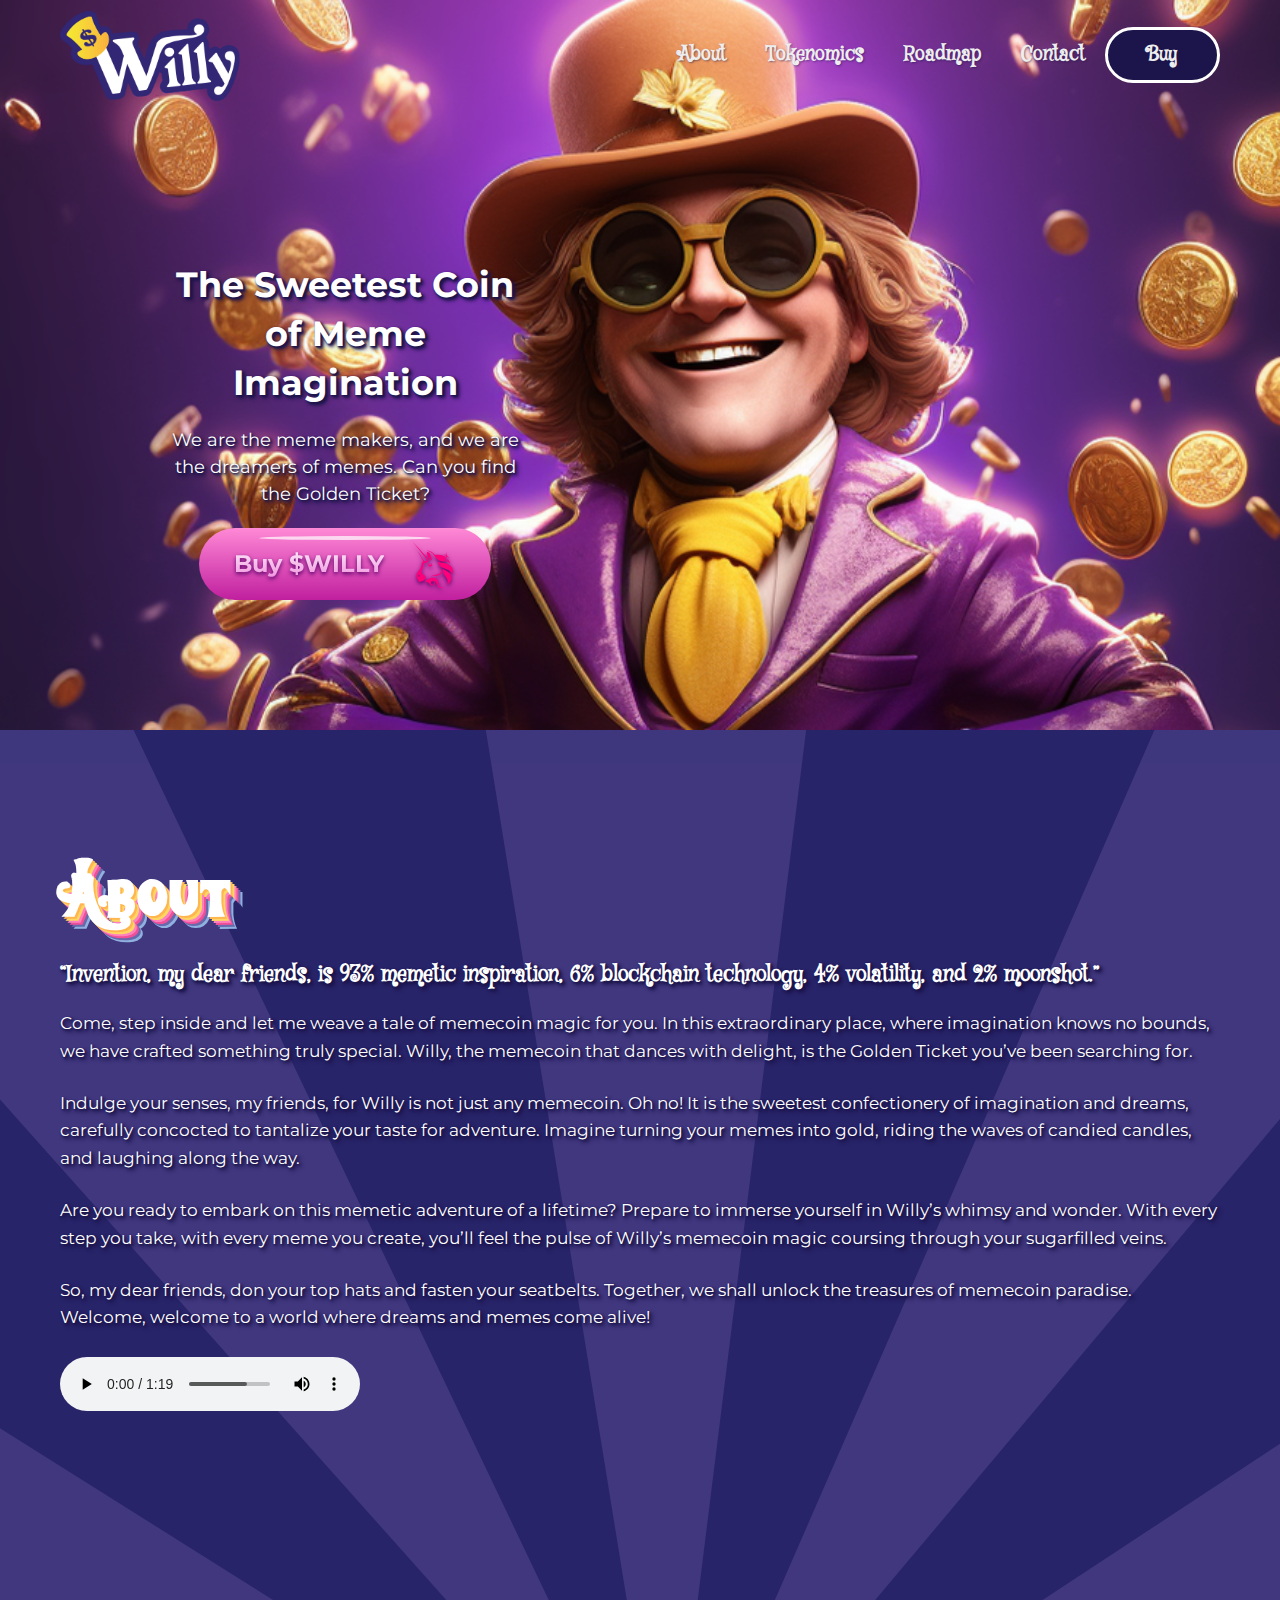
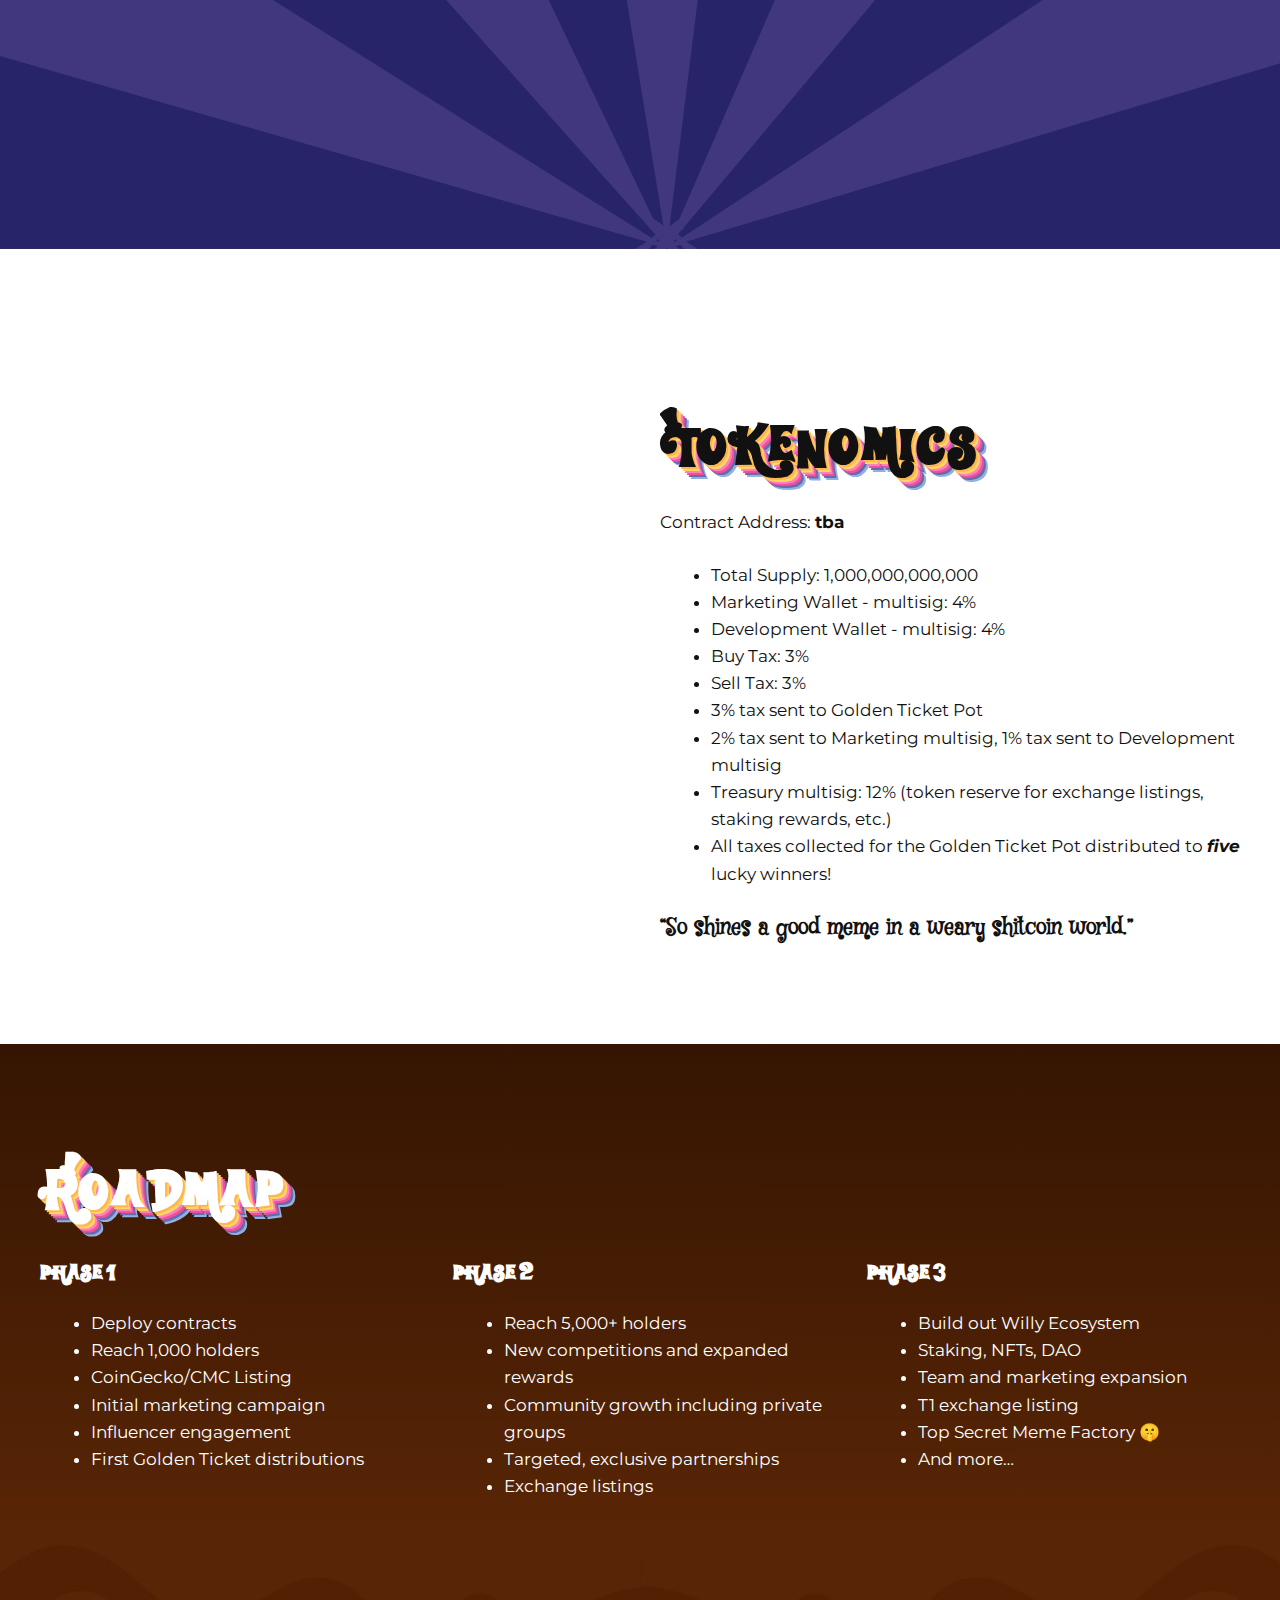
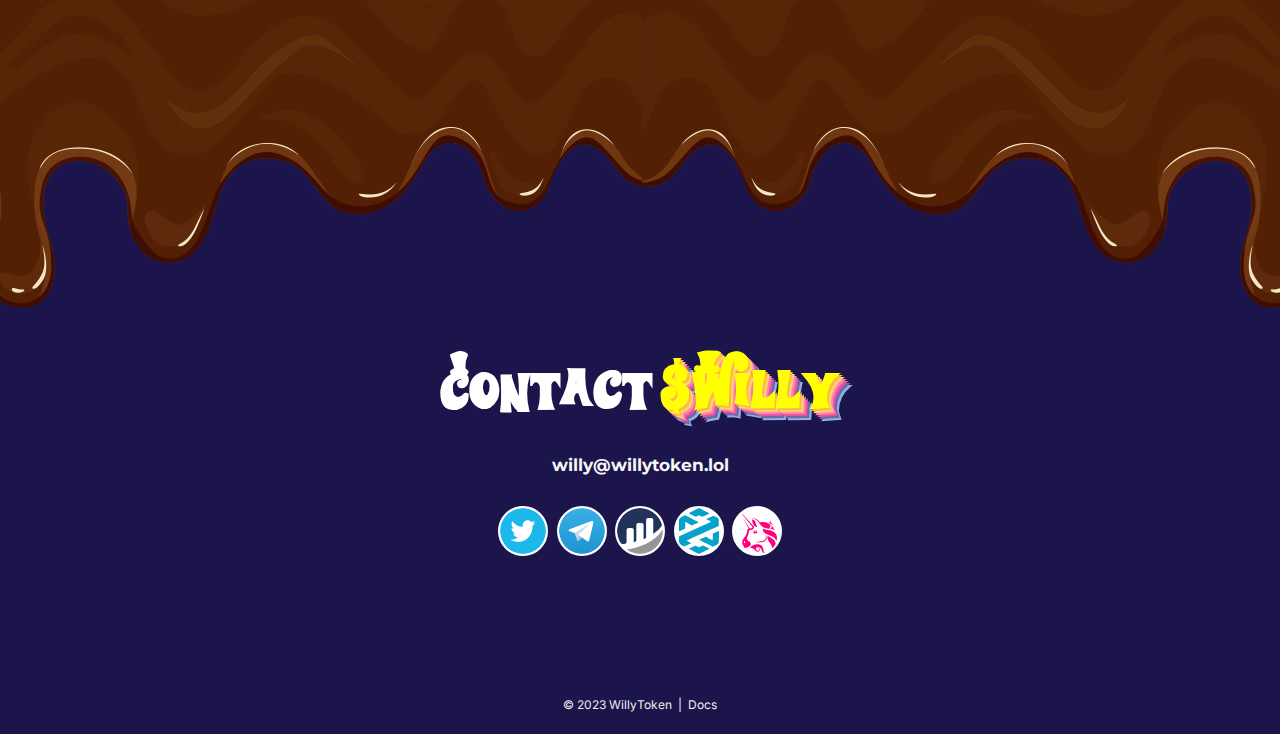
==== index.html @ 8c199ce4 "Update index.html" ====
<!DOCTYPE html>
<html lang="en-US">
  <head>
    <meta charset="UTF-8">
    <title>$WILLY TOKEN | WILLY AND HIS MAGICAL MEME FACTORY</title>
    <meta name='robots' content='max-image-preview:large' />
    <meta name="viewport" content="width=device-width, initial-scale=1">
    <link href='https://fonts.gstatic.com' crossorigin rel='preconnect' />
    <link href='https://fonts.googleapis.com' crossorigin rel='preconnect' />

	<meta property="og:title" content="Willy Token">
	<meta property="og:site_name" content="Willy Token - The Sweetest Memecoin of Meme Imagination">
	<meta property="og:url" content="https://willytoken.lol">
	<meta property="og:description" content="The Sweetest Coin of Meme Imagination">
	<meta property="og:type" content="website">
	<meta property="og:image" content="https://willytoken.lol/images/willy-og.png">
	
	<meta name="twitter:card" content="https://willytoken.lol/images/willy-og.png">
	<meta property="twitter:domain" content="https://willytoken.lol">
	<meta property="twitter:url" content="https://willytoken.lol/">
	<meta name="twitter:title" content="Willy Token">
	<meta name="twitter:description" content="Willy Token - The Sweetest Coin of Meme Imagination">
	<meta name="twitter:image" content="https://willytoken.lol">

    <link rel='stylesheet' id='wp-block-library-css' href='./css/dist-block-library-style.min.css' media='all' />
    <link rel='stylesheet' id='classic-theme-styles-css' href='./css/nlj-classic-themes.min.css' media='all' />
    <link rel='stylesheet' id='global-styles-inline-css' href='./css/global-styles.css' media='all' />   
    <link rel='stylesheet' id='generateblocks-google-fonts-css' href='https://fonts.googleapis.com/css?family=Mystery+Quest:regular&#038;display=swap' media='all' />
    <link rel='stylesheet' id='generate-style-css' href='./css/generatepress-assets-css-main.min.css' media='all' />
    <link rel='stylesheet' id='generate-style-inline-css' href='./css/generate-style-inline-css.css' media='all' />
    <link rel='stylesheet' id='generate-google-fonts-css' href='https://fonts.googleapis.com/css?family=Montserrat%3A100%2C100italic%2C200%2C200italic%2C300%2C300italic%2Cregular%2Citalic%2C500%2C500italic%2C600%2C600italic%2C700%2C700italic%2C800%2C800italic%2C900%2C900italic%7CInter%3A100%2C200%2C300%2Cregular%2C500%2C600%2C700%2C800%2C900%7CMystery+Quest%3Aregular&#038;display=auto&#038;ver=3.3.0' media='all' />
    <link rel='stylesheet' id='generateblocks-css' href='./css/generateblocks-style-3554.css' media='all' />
    <link rel='stylesheet' id='generate-offside-css' href='./css/gp-premium-menu-plus-functions-css-offside.min.css' media='all' />
    <link rel='stylesheet' id='generate-navigation-branding-css' href='./css/gp-premium-menu-plus-functions-css-navigation-branding-flex.min.css' media='all' />
    <style id="wp-custom-css">
      .mobile-header-navigation {
        padding: 10px;
      }

      @font-face {
        font-family: 'willywonkaregular';
        src: url('./fonts/wonka-webfont.woff2') format('woff2'), url('./fonts/wonka-webfont.woff') format('woff');
        font-weight: normal;
        font-style: normal;
      }
	  

	.gb-headline svg
	{
		transition: all .25s ease-in-out;
	border:2px solid white;
	background-color:white;
	border-radius:50px;
	}
	.gb-headline svg:hover{
	box-shadow: 3px 3px 20px #ff99cc,-2px 1px 30px #ff99cc;
	}
		  

      #menu-willy-menu li {
        text-shadow: 1px 1px 2px rgba(28, 21, 75, 0.5);
      }

     @media screen and (max-width: 767px) {
	 		.coins-hover
	 {
	 padding-bottom:15px;
	 }}

      @media screen and (min-width: 768px) {
        .coins-hover img {
          margin-bottom: -90px;
		}
		.coins-hover img:hover {
			transform: scale(1.05); 
			filter: drop-shadow(30px 30px 30px rgba(255, 255, 0, 0.25)) drop-shadow(-30px 30px 30px rgba(255, 255, 0, 0.25)) drop-shadow(-30px -30px 30px rgba(255, 255, 0, 0.25)) drop-shadow(30px -30px 30px rgba(255, 255, 0, 0.25)) drop-shadow(30px 30px 50px rgba(255, 255, 255, 0.25)) drop-shadow(-30px 30px 50px rgba(255, 255, 255, 0.25)) drop-shadow(-30px -30px 50px rgba(255, 255, 255, 0.25)) drop-shadow(30px -30px 50px rgba(255, 255, 255, 0.25));					
		}
      }

      .coins-hover img {
        transition: all 1s ease-in-out;
        filter: drop-shadow(10px 10px 5px rgba(0, 0, 0.25));

        padding-bottom: 10px;
      }

      .max-width-1 {
        text-align: center;
        max-width: 500px;
      }

      .buy-menu {
        border: 3px solid white;
        padding: 15px 20px 15px 20px;
        border-radius: 50px;
        background: #1c154b;
        transition: all .25s ease-in-out;
      }

      .off-canvas-menu-items-willy a,
      .highlight-text-glow {
        font-size: 1em !important;
        transition: all .25s ease-in-out;
      }

      .off-canvas-menu-items-willy a:hover,
      .highlight-text-glow:hover {
        text-shadow: 3px 3px 20px #ff99cc, -2px 1px 30px #ff99cc;
      }

      .buy-menu:hover {
        background: white;
      }

      .buy-menu:hover a {
        color: #1c154b !important;
      }

      @import url('https://fonts.googleapis.com/css2?family=Baloo+Chettan+2&family=Calligraffitti&display=swap');

      .gb-highlight,
      .candy {
        font-family: , cursive;
        letter-spacing: 0.02em;
        text-shadow: 2px 2px 0px #FFB650, 4px 4px 0px #FFD662, 6px 6px 0px #FF80BF, 8px 8px 0px #EF5097, 10px 10px 0px #6868AC, 12px 12px 0px #90B1E0;
      }

      .menu-item a {
        transition: all .2s ease-in-out;
      }
	  
	  .menu-item-4175:hover	{
		text-shadow:none!important;
		}	  

      .menu-item-4171 a:hover,
      .menu-item-4172 a:hover,
      .menu-item-4173 a:hover,
      .menu-item-4174 a:hover {
        text-shadow: 3px 3px 20px #ff99cc, -2px 1px 30px #ff99cc;
      }

      .site-logo.mobile-header-logo a img {
        height: 100px !important;
      }

      .text-shadow-purple {
        text-shadow: 1px 1px 2px #1c154b, 2px 2px 3px #1c154b, 3px 3px 4px #1c154b;
      }

      .willy-circle-link {
        font-size: 50px;
        transition: all .2s ease-in-out;
      }

      .willy-circle-link:hover {
        transform: scale(1.1);
      }

      .menu-toggle {
        margin-top: 20px;
      }

      .jelly-button {
        transition: all .2s ease-in;
        cursor: pointer;
        position: relative;
        padding: 2.5rem 7.5rem;
        border-radius: 3.75rem;
        line-height: 2.5rem;
        font-size: 2rem;
        font-weight: 600;
        border: 1px solid #012880;
        background-image: linear-gradient(-180deg, #FF89D6 0%, #C01F9E 100%);
      }

      .jelly-button:hover {
        transform: translateY(-3px);
        box-shadow: rgba(0, 0, 0, 0.35) 0px 5px 15px;
      }

      .jelly-button span {
        color: transparent;
        background-image: linear-gradient(0deg, #EE82DA 0%, #FEFAFD 100%);
        -webkit-background-clip: text;
        background-clip: text;
        filter: drop-shadow(0 2px 2px hsla(290, 100%, 20%, 1));
      }

      .jelly-button::before {
        content: "";
        display: block;
        height: 0.25rem;
        position: absolute;
        top: 0.5rem;
        left: 50%;
        transform: translateX(-50%);
        width: calc(100% - 7.5rem);
        background: #fff;
        border-radius: 100%;
        opacity: 0.7;
        background-image: linear-gradient(-270deg, rgba(255, 255, 255, 0.00) 0%, #FFFFFF 20%, #FFFFFF 80%, rgba(255, 255, 255, 0.00) 100%);
      }

      #generate-slideout-menu {
        background-image: url(./images/choc-background-off-canvas.jpg);
        background-size: cover;
        background-position: top center;
        background-repeat: no-repeat;
      }
    </style>
  </head>
  <body class="home page-template-default page page-id-3554 wp-custom-logo wp-embed-responsive post-image-aligned-center slideout-enabled slideout-mobile sticky-menu-fade mobile-header mobile-header-logo no-sidebar nav-float-right one-container header-aligned-left dropdown-hover full-width-content" itemtype="https://schema.org/WebPage" itemscope><svg xmlns="http://www.w3.org/2000/svg" viewbox="0 0 0 0" width="0" height="0" focusable="false" role="none" style="visibility: hidden; position: absolute; left: -9999px; overflow: hidden;">
      <defs>
        <filter id="wp-duotone-dark-grayscale">
          <fecolormatrix color-interpolation-filters="sRGB" type="matrix" values=" .299 .587 .114 0 0 .299 .587 .114 0 0 .299 .587 .114 0 0 .299 .587 .114 0 0 " />
          <fecomponenttransfer color-interpolation-filters="sRGB">
            <fefuncr type="table" tablevalues="0 0.49803921568627" />
            <fefuncg type="table" tablevalues="0 0.49803921568627" />
            <fefuncb type="table" tablevalues="0 0.49803921568627" />
            <fefunca type="table" tablevalues="1 1" />
          </fecomponenttransfer>
          <fecomposite in2="SourceGraphic" operator="in" />
        </filter>
      </defs>
    </svg><svg xmlns="http://www.w3.org/2000/svg" viewbox="0 0 0 0" width="0" height="0" focusable="false" role="none" style="visibility: hidden; position: absolute; left: -9999px; overflow: hidden;">
      <defs>
        <filter id="wp-duotone-grayscale">
          <fecolormatrix color-interpolation-filters="sRGB" type="matrix" values=" .299 .587 .114 0 0 .299 .587 .114 0 0 .299 .587 .114 0 0 .299 .587 .114 0 0 " />
          <fecomponenttransfer color-interpolation-filters="sRGB">
            <fefuncr type="table" tablevalues="0 1" />
            <fefuncg type="table" tablevalues="0 1" />
            <fefuncb type="table" tablevalues="0 1" />
            <fefunca type="table" tablevalues="1 1" />
          </fecomponenttransfer>
          <fecomposite in2="SourceGraphic" operator="in" />
        </filter>
      </defs>
    </svg><svg xmlns="http://www.w3.org/2000/svg" viewbox="0 0 0 0" width="0" height="0" focusable="false" role="none" style="visibility: hidden; position: absolute; left: -9999px; overflow: hidden;">
      <defs>
        <filter id="wp-duotone-purple-yellow">
          <fecolormatrix color-interpolation-filters="sRGB" type="matrix" values=" .299 .587 .114 0 0 .299 .587 .114 0 0 .299 .587 .114 0 0 .299 .587 .114 0 0 " />
          <fecomponenttransfer color-interpolation-filters="sRGB">
            <fefuncr type="table" tablevalues="0.54901960784314 0.98823529411765" />
            <fefuncg type="table" tablevalues="0 1" />
            <fefuncb type="table" tablevalues="0.71764705882353 0.25490196078431" />
            <fefunca type="table" tablevalues="1 1" />
          </fecomponenttransfer>
          <fecomposite in2="SourceGraphic" operator="in" />
        </filter>
      </defs>
    </svg><svg xmlns="http://www.w3.org/2000/svg" viewbox="0 0 0 0" width="0" height="0" focusable="false" role="none" style="visibility: hidden; position: absolute; left: -9999px; overflow: hidden;">
      <defs>
        <filter id="wp-duotone-blue-red">
          <fecolormatrix color-interpolation-filters="sRGB" type="matrix" values=" .299 .587 .114 0 0 .299 .587 .114 0 0 .299 .587 .114 0 0 .299 .587 .114 0 0 " />
          <fecomponenttransfer color-interpolation-filters="sRGB">
            <fefuncr type="table" tablevalues="0 1" />
            <fefuncg type="table" tablevalues="0 0.27843137254902" />
            <fefuncb type="table" tablevalues="0.5921568627451 0.27843137254902" />
            <fefunca type="table" tablevalues="1 1" />
          </fecomponenttransfer>
          <fecomposite in2="SourceGraphic" operator="in" />
        </filter>
      </defs>
    </svg><svg xmlns="http://www.w3.org/2000/svg" viewbox="0 0 0 0" width="0" height="0" focusable="false" role="none" style="visibility: hidden; position: absolute; left: -9999px; overflow: hidden;">
      <defs>
        <filter id="wp-duotone-midnight">
          <fecolormatrix color-interpolation-filters="sRGB" type="matrix" values=" .299 .587 .114 0 0 .299 .587 .114 0 0 .299 .587 .114 0 0 .299 .587 .114 0 0 " />
          <fecomponenttransfer color-interpolation-filters="sRGB">
            <fefuncr type="table" tablevalues="0 0" />
            <fefuncg type="table" tablevalues="0 0.64705882352941" />
            <fefuncb type="table" tablevalues="0 1" />
            <fefunca type="table" tablevalues="1 1" />
          </fecomponenttransfer>
          <fecomposite in2="SourceGraphic" operator="in" />
        </filter>
      </defs>
    </svg><svg xmlns="http://www.w3.org/2000/svg" viewbox="0 0 0 0" width="0" height="0" focusable="false" role="none" style="visibility: hidden; position: absolute; left: -9999px; overflow: hidden;">
      <defs>
        <filter id="wp-duotone-magenta-yellow">
          <fecolormatrix color-interpolation-filters="sRGB" type="matrix" values=" .299 .587 .114 0 0 .299 .587 .114 0 0 .299 .587 .114 0 0 .299 .587 .114 0 0 " />
          <fecomponenttransfer color-interpolation-filters="sRGB">
            <fefuncr type="table" tablevalues="0.78039215686275 1" />
            <fefuncg type="table" tablevalues="0 0.94901960784314" />
            <fefuncb type="table" tablevalues="0.35294117647059 0.47058823529412" />
            <fefunca type="table" tablevalues="1 1" />
          </fecomponenttransfer>
          <fecomposite in2="SourceGraphic" operator="in" />
        </filter>
      </defs>
    </svg><svg xmlns="http://www.w3.org/2000/svg" viewbox="0 0 0 0" width="0" height="0" focusable="false" role="none" style="visibility: hidden; position: absolute; left: -9999px; overflow: hidden;">
      <defs>
        <filter id="wp-duotone-purple-green">
          <fecolormatrix color-interpolation-filters="sRGB" type="matrix" values=" .299 .587 .114 0 0 .299 .587 .114 0 0 .299 .587 .114 0 0 .299 .587 .114 0 0 " />
          <fecomponenttransfer color-interpolation-filters="sRGB">
            <fefuncr type="table" tablevalues="0.65098039215686 0.40392156862745" />
            <fefuncg type="table" tablevalues="0 1" />
            <fefuncb type="table" tablevalues="0.44705882352941 0.4" />
            <fefunca type="table" tablevalues="1 1" />
          </fecomponenttransfer>
          <fecomposite in2="SourceGraphic" operator="in" />
        </filter>
      </defs>
    </svg><svg xmlns="http://www.w3.org/2000/svg" viewbox="0 0 0 0" width="0" height="0" focusable="false" role="none" style="visibility: hidden; position: absolute; left: -9999px; overflow: hidden;">
      <defs>
        <filter id="wp-duotone-blue-orange">
          <fecolormatrix color-interpolation-filters="sRGB" type="matrix" values=" .299 .587 .114 0 0 .299 .587 .114 0 0 .299 .587 .114 0 0 .299 .587 .114 0 0 " />
          <fecomponenttransfer color-interpolation-filters="sRGB">
            <fefuncr type="table" tablevalues="0.098039215686275 1" />
            <fefuncg type="table" tablevalues="0 0.66274509803922" />
            <fefuncb type="table" tablevalues="0.84705882352941 0.41960784313725" />
            <fefunca type="table" tablevalues="1 1" />
          </fecomponenttransfer>
          <fecomposite in2="SourceGraphic" operator="in" />
        </filter>
      </defs>
    </svg>
    <div class="header-wrap"><a class="screen-reader-text skip-link" href="#content" title="Skip to content">Skip to content</a>
      <header class="site-header has-inline-mobile-toggle" id="masthead" aria-label="Site" itemtype="https://schema.org/WPHeader" itemscope>
        <div class="inside-header grid-container">
          <div class="site-logo"><a href="./index.html" rel="home"><img class="header-image is-logo-image" alt="$WILLY TOKEN" src="./images/2023-05-logo.png" width="248" height="125" /></a></div>
          <nav class="main-navigation mobile-menu-control-wrapper" id="mobile-menu-control-wrapper" aria-label="Mobile Toggle">
            <div class="menu-bar-items"></div><button data-nav="site-navigation" class="menu-toggle" aria-controls="generate-slideout-menu" aria-expanded="false"><span class="gp-icon icon-menu-bars"><svg viewbox="0 0 512 512" aria-hidden="true" xmlns="http://www.w3.org/2000/svg" width="1em" height="1em">
                  <path d="M0 96c0-13.255 10.745-24 24-24h464c13.255 0 24 10.745 24 24s-10.745 24-24 24H24c-13.255 0-24-10.745-24-24zm0 160c0-13.255 10.745-24 24-24h464c13.255 0 24 10.745 24 24s-10.745 24-24 24H24c-13.255 0-24-10.745-24-24zm0 160c0-13.255 10.745-24 24-24h464c13.255 0 24 10.745 24 24s-10.745 24-24 24H24c-13.255 0-24-10.745-24-24z" />
                </svg><svg viewbox="0 0 512 512" aria-hidden="true" xmlns="http://www.w3.org/2000/svg" width="1em" height="1em">
                  <path d="M71.029 71.029c9.373-9.372 24.569-9.372 33.942 0L256 222.059l151.029-151.03c9.373-9.372 24.569-9.372 33.942 0 9.372 9.373 9.372 24.569 0 33.942L289.941 256l151.03 151.029c9.372 9.373 9.372 24.569 0 33.942-9.373 9.372-24.569 9.372-33.942 0L256 289.941l-151.029 151.03c-9.373 9.372-24.569 9.372-33.942 0-9.372-9.373-9.372-24.569 0-33.942L222.059 256 71.029 104.971c-9.372-9.373-9.372-24.569 0-33.942z" />
                </svg></span><span class="screen-reader-text">Menu</span></button>
          </nav>
          <nav class="main-navigation has-menu-bar-items sub-menu-right" id="site-navigation" aria-label="Primary" itemtype="https://schema.org/SiteNavigationElement" itemscope>
            <div class="inside-navigation grid-container"><button class="menu-toggle" aria-controls="generate-slideout-menu" aria-expanded="false"><span class="gp-icon icon-menu-bars"><svg viewbox="0 0 512 512" aria-hidden="true" xmlns="http://www.w3.org/2000/svg" width="1em" height="1em">
                    <path d="M0 96c0-13.255 10.745-24 24-24h464c13.255 0 24 10.745 24 24s-10.745 24-24 24H24c-13.255 0-24-10.745-24-24zm0 160c0-13.255 10.745-24 24-24h464c13.255 0 24 10.745 24 24s-10.745 24-24 24H24c-13.255 0-24-10.745-24-24zm0 160c0-13.255 10.745-24 24-24h464c13.255 0 24 10.745 24 24s-10.745 24-24 24H24c-13.255 0-24-10.745-24-24z" />
                  </svg><svg viewbox="0 0 512 512" aria-hidden="true" xmlns="http://www.w3.org/2000/svg" width="1em" height="1em">
                    <path d="M71.029 71.029c9.373-9.372 24.569-9.372 33.942 0L256 222.059l151.029-151.03c9.373-9.372 24.569-9.372 33.942 0 9.372 9.373 9.372 24.569 0 33.942L289.941 256l151.03 151.029c9.372 9.373 9.372 24.569 0 33.942-9.373 9.372-24.569 9.372-33.942 0L256 289.941l-151.029 151.03c-9.373 9.372-24.569 9.372-33.942 0-9.372-9.373-9.372-24.569 0-33.942L222.059 256 71.029 104.971c-9.372-9.373-9.372-24.569 0-33.942z" />
                  </svg></span><span class="screen-reader-text">Menu</span></button>
              <div id="primary-menu" class="main-nav">
                <ul id="menu-willy-menu" class="menu sf-menu">
                  <li id="menu-item-4171" class="smooth-scroll menu-item menu-item-type-custom menu-item-object-custom menu-item-4171"><a href="#about">About</a></li>
                  <li id="menu-item-4172" class="smooth-scroll menu-item menu-item-type-custom menu-item-object-custom menu-item-4172"><a href="#tokenomics">Tokenomics</a></li>
                  <li id="menu-item-4173" class="smooth-scroll menu-item menu-item-type-custom menu-item-object-custom menu-item-4173"><a href="#roadmap">Roadmap</a></li>
                  <!--<li id="menu-item-4169" class="smooth-scroll menu-item menu-item-type-custom menu-item-object-custom menu-item-4174"><a href="https://docs.willytoken.lol" target="_blank">Docs</a></li>-->
                  <li id="menu-item-4174" class="smooth-scroll menu-item menu-item-type-custom menu-item-object-custom menu-item-4174"><a href="#contact">Contact</a></li>
                  <!--BUY BUTTON-MENU--><li id="menu-item-4175" class="smooth-scroll buy-menu menu-item menu-item-type-custom menu-item-object-custom menu-item-4175"><a href="#buy">Buy</a></li>
                </ul>
              </div>
              <div class="menu-bar-items"></div>
            </div>
          </nav>
        </div>
      </header>
      <nav id="mobile-header" itemtype="https://schema.org/SiteNavigationElement" itemscope class="main-navigation mobile-header-navigation has-branding has-menu-bar-items">
        <div class="inside-navigation grid-container grid-parent">
          <div class="site-logo mobile-header-logo"><a href="./index.html" title="$WILLY TOKEN" rel="home"><img src="./images/2023-05-logo.png" alt="$WILLY TOKEN" class="is-logo-image" width="248" height="125" /></a></div><button class="menu-toggle" aria-controls="mobile-menu" aria-expanded="false"><span class="gp-icon icon-menu-bars"><svg viewbox="0 0 512 512" aria-hidden="true" xmlns="http://www.w3.org/2000/svg" width="1em" height="1em">
                <path d="M0 96c0-13.255 10.745-24 24-24h464c13.255 0 24 10.745 24 24s-10.745 24-24 24H24c-13.255 0-24-10.745-24-24zm0 160c0-13.255 10.745-24 24-24h464c13.255 0 24 10.745 24 24s-10.745 24-24 24H24c-13.255 0-24-10.745-24-24zm0 160c0-13.255 10.745-24 24-24h464c13.255 0 24 10.745 24 24s-10.745 24-24 24H24c-13.255 0-24-10.745-24-24z" />
              </svg><svg viewbox="0 0 512 512" aria-hidden="true" xmlns="http://www.w3.org/2000/svg" width="1em" height="1em">
                <path d="M71.029 71.029c9.373-9.372 24.569-9.372 33.942 0L256 222.059l151.029-151.03c9.373-9.372 24.569-9.372 33.942 0 9.372 9.373 9.372 24.569 0 33.942L289.941 256l151.03 151.029c9.372 9.373 9.372 24.569 0 33.942-9.373 9.372-24.569 9.372-33.942 0L256 289.941l-151.029 151.03c-9.373 9.372-24.569 9.372-33.942 0-9.372-9.373-9.372-24.569 0-33.942L222.059 256 71.029 104.971c-9.372-9.373-9.372-24.569 0-33.942z" />
              </svg></span><span class="screen-reader-text">Menu</span></button>
          <div id="mobile-menu" class="main-nav">
            <ul id="menu-willy-menu-1" class="menu sf-menu">
              <li class="smooth-scroll menu-item menu-item-type-custom menu-item-object-custom menu-item-4171"><a href="#about">About</a></li>
              <li class="smooth-scroll menu-item menu-item-type-custom menu-item-object-custom menu-item-4172"><a href="#tokenomics">Tokenomics</a></li>
              <li class="smooth-scroll menu-item menu-item-type-custom menu-item-object-custom menu-item-4173"><a href="#roadmap">Roadmap</a></li>
              <li class="smooth-scroll menu-item menu-item-type-custom menu-item-object-custom menu-item-4174"><a href="#contact">Contact</a></li>
              <li class="smooth-scroll buy-menu menu-item menu-item-type-custom menu-item-object-custom menu-item-4175"><a href="#buy">Buy</a></li>
            </ul>
          </div>
          <div class="menu-bar-items"></div>
        </div>
      </nav>
    </div>
    <div class="site grid-container container hfeed" id="page">
      <div class="site-content" id="content">
        <div class="content-area" id="primary">
          <main class="site-main" id="main">
            <article id="post-3554" class="post-3554 page type-page status-publish" itemtype="https://schema.org/CreativeWork" itemscope>
              <div class="inside-article">
                <div class="entry-content" itemprop="text">
                  <div class="gb-container gb-container-b4ce2497">
                    <div class="gb-inside-container">
                      <div class="gb-grid-wrapper gb-grid-wrapper-08a665ba">
                        <div class="gb-grid-column gb-grid-column-d3822bfe">
                          <div class="gb-container gb-container-d3822bfe">
                            <h3 class="gb-headline gb-headline-0800b870 gb-headline-text text-shadow-purple">The Sweetest Coin of Meme Imagination</h3>
                            <h6 class="gb-headline gb-headline-3b122965 gb-headline-text text-shadow-purple">We are the meme makers, and we are the dreamers of memes. Can you find the Golden Ticket?</h6>

							<!--BIG WILLY BUTTON-->
							
							<div class="gb-container gb-container-89e32db7"><a class="gb-button gb-button-7f4ae998 smooth-scroll jelly-button" href="#"><span class="gb-button-text">Buy $WILLY </span><span class="gb-icon"><svg viewbox="0 0 168.3 193.8" version="1.1" style="enable-background:new 0 0 168.3 193.8" y="0" x="0" id="Layer_1" xml:space="preserve" xmlns="http://www.w3.org/2000/svg">
                                    <style>
                                      .st0,
                                      .st1 {
                                        fill: #ff007a
                                      }

                                      .st1 {
                                        fill-rule: evenodd;
                                        clip-rule: evenodd
                                      }
                                    </style>
                                    <path class="st0" d="M66 44.1c-2.1-.3-2.2-.4-1.2-.5 1.9-.3 6.3.1 9.4.8 7.2 1.7 13.7 6.1 20.6 13.8l1.8 2.1 2.6-.4c11.1-1.8 22.5-.4 32 4 2.6 1.2 6.7 3.6 7.2 4.2.2.2.5 1.5.7 2.8.7 4.7.4 8.2-1.1 10.9-.8 1.5-.8 1.9-.3 3.2.4 1 1.6 1.7 2.7 1.7 2.4 0 4.9-3.8 6.1-9.1l.5-2.1.9 1c5.1 5.7 9.1 13.6 9.7 19.2l.2 1.5-.9-1.3c-1.5-2.3-2.9-3.8-4.8-5.1-3.4-2.3-7-3-16.5-3.5-8.6-.5-13.5-1.2-18.3-2.8-8.2-2.7-12.4-6.2-22.1-19.1-4.3-5.7-7-8.8-9.7-11.4-5.9-5.7-11.8-8.7-19.5-9.9z"></path>
                                    <path class="st0" d="M140.5 56.8c.2-3.8.7-6.3 1.8-8.6.4-.9.8-1.7.9-1.7.1 0-.1.7-.4 1.5-.8 2.2-.9 5.3-.4 8.8.7 4.5 1 5.1 5.8 10 2.2 2.3 4.8 5.2 5.8 6.4l1.7 2.2-1.7-1.6c-2.1-2-6.9-5.8-8-6.3-.7-.4-.8-.4-1.3.1-.4.4-.5 1-.5 3.9-.1 4.5-.7 7.3-2.2 10.2-.8 1.5-.9 1.2-.2-.5.5-1.3.6-1.9.6-6.2 0-8.7-1-10.8-7.1-14.3-1.5-.9-4.1-2.2-5.6-2.9-1.6-.7-2.8-1.3-2.7-1.3.2-.2 6.1 1.5 8.4 2.5 3.5 1.4 4.1 1.5 4.5 1.4.3-.3.5-1.1.6-3.6zM70.1 71.7c-4.2-5.8-6.9-14.8-6.3-21.5l.2-2.1 1 .2c1.8.3 4.9 1.5 6.4 2.4 4 2.4 5.8 5.7 7.5 13.9.5 2.4 1.2 5.2 1.5 6.1.5 1.5 2.4 5 4 7.2 1.1 1.6.4 2.4-2.1 2.2-3.8-.4-8.9-3.9-12.2-8.4zM135.4 115.2c-19.8-8-26.8-14.9-26.8-26.6 0-1.7.1-3.1.1-3.1.1 0 .8.6 1.7 1.3 4 3.2 8.5 4.6 21 6.4 7.3 1.1 11.5 1.9 15.3 3.2 12.1 4 19.6 12.2 21.4 23.3.5 3.2.2 9.3-.6 12.5-.7 2.5-2.7 7.1-3.2 7.2-.1 0-.3-.5-.3-1.3-.2-4.2-2.3-8.2-5.8-11.3-4.2-3.6-9.6-6.3-22.8-11.6zM121.4 118.5c-.2-1.5-.7-3.4-1-4.2l-.5-1.5.9 1.1c1.3 1.5 2.3 3.3 3.2 5.8.7 1.9.7 2.5.7 5.6 0 3-.1 3.7-.7 5.4-1 2.7-2.2 4.6-4.2 6.7-3.6 3.7-8.3 5.7-15 6.6-1.2.1-4.6.4-7.6.6-7.5.4-12.5 1.2-17 2.8-.6.2-1.2.4-1.3.3-.2-.2 2.9-2 5.4-3.2 3.5-1.7 7.1-2.6 15-4 3.9-.6 7.9-1.4 8.9-1.8 9.9-3.1 14.8-10.8 13.2-20.2z"></path>
                                    <path class="st0" d="M130.5 134.6c-2.6-5.7-3.2-11.1-1.8-16.2.2-.5.4-1 .6-1 .2 0 .8.3 1.4.7 1.2.8 3.7 2.2 10.1 5.7 8.1 4.4 12.7 7.8 15.9 11.7 2.8 3.4 4.5 7.3 5.3 12.1.5 2.7.2 9.2-.5 11.9-2.2 8.5-7.2 15.3-14.5 19.2-1.1.6-2 1-2.1 1-.1 0 .3-1 .9-2.2 2.4-5.1 2.7-10 .9-15.5-1.1-3.4-3.4-7.5-8-14.4-5.5-8-6.8-10.1-8.2-13zM56 165.2c7.4-6.2 16.5-10.6 24.9-12 3.6-.6 9.6-.4 12.9.5 5.3 1.4 10.1 4.4 12.6 8.1 2.4 3.6 3.5 6.7 4.6 13.6.4 2.7.9 5.5 1 6.1.8 3.6 2.4 6.4 4.4 7.9 3.1 2.3 8.5 2.4 13.8.4.9-.3 1.7-.6 1.7-.5.2.2-2.5 2-4.3 2.9-2.5 1.3-4.5 1.7-7.2 1.7-4.8 0-8.9-2.5-12.2-7.5-.7-1-2.1-3.9-3.3-6.6-3.5-8.1-5.3-10.5-9.4-13.2-3.6-2.3-8.2-2.8-11.7-1.1-4.6 2.2-5.8 8.1-2.6 11.7 1.3 1.5 3.7 2.7 5.7 3 3.7.5 6.9-2.4 6.9-6.1 0-2.4-.9-3.8-3.3-4.9-3.2-1.4-6.7.2-6.6 3.3 0 1.3.6 2.1 1.9 2.7.8.4.8.4.2.3-2.9-.6-3.6-4.2-1.3-6.5 2.8-2.8 8.7-1.6 10.7 2.3.8 1.6.9 4.8.2 6.8-1.7 4.4-6.5 6.7-11.4 5.4-3.3-.9-4.7-1.8-8.7-5.9-7-7.2-9.7-8.6-19.7-10.1l-1.9-.3 2.1-2z"></path>
                                    <path class="st1" d="M3.4 4.3c23.3 28.3 59.2 72.3 61 74.7 1.5 2 .9 3.9-1.6 5.3-1.4.8-4.3 1.6-5.7 1.6-1.6 0-3.5-.8-4.8-2.1-.9-.9-4.8-6.6-13.6-20.3C32 53 26.3 44.3 26.2 44.2c-.4-.2-.4-.2 11.8 21.6C45.7 79.5 48.2 84.4 48.2 85c0 1.3-.4 2-2 3.8-2.7 3-3.9 6.4-4.8 13.5-1 7.9-3.7 13.5-11.4 23-4.5 5.6-5.2 6.6-6.3 8.9-1.4 2.8-1.8 4.4-2 8-.2 3.8.2 6.2 1.3 9.8 1 3.2 2.1 5.3 4.8 9.4 2.3 3.6 3.7 6.3 3.7 7.3 0 .8.2.8 3.8 0 8.6-2 15.7-5.4 19.6-9.6 2.4-2.6 3-4 3-7.6 0-2.3-.1-2.8-.7-4.2-1-2.2-2.9-4-7-6.8-5.4-3.7-7.7-6.7-8.3-10.7-.5-3.4.1-5.7 3.1-12 3.1-6.5 3.9-9.2 4.4-15.8.3-4.2.8-5.9 2-7.2 1.3-1.4 2.4-1.9 5.5-2.3 5.1-.7 8.4-2 11-4.5 2.3-2.1 3.3-4.2 3.4-7.3l.1-2.3-1.3-1.4C65.4 71.6.3 0 0 0c-.1 0 1.5 1.9 3.4 4.3zm30.7 142.2c1.1-1.9.5-4.3-1.3-5.5-1.7-1.1-4.3-.6-4.3.9 0 .4.2.8.8 1 .9.5 1 1 .3 2.1s-.7 2.1.2 2.8c1.4 1.1 3.3.5 4.3-1.3zM74.6 93.9c-2.4.7-4.7 3.3-5.4 5.9-.4 1.6-.2 4.5.5 5.4 1.1 1.4 2.1 1.8 4.9 1.8 5.5 0 10.2-2.4 10.7-5.3.5-2.4-1.6-5.7-4.5-7.2-1.5-.8-4.6-1.1-6.2-.6zm6.4 5c.8-1.2.5-2.5-1-3.4-2.7-1.7-6.8-.3-6.8 2.3 0 1.3 2.1 2.7 4.1 2.7 1.3 0 3.1-.8 3.7-1.6z"></path>
                                  </svg></span></a></div>
								  
                          </div>
                        </div>
                      </div>
                    </div>
                  </div>
                  <div class="gb-container gb-container-95f45c80" id="about">
                    <div class="gb-container gb-container-aa7fdbcc">
                      <h2 class="gb-headline gb-headline-dbd9c51d gb-headline-text candy">About</h2>
                      <h3 class="gb-headline gb-headline-2e93e79a gb-headline-text text-shadow-purple">&#8220;Invention, my dear friends, is 93% memetic inspiration, 6% blockchain technology, 4% volatility, and 2% moonshot.&#8221;</h3>
                      <p class="text-shadow-purple">Come, step inside and let me weave a tale of memecoin magic for you. In this extraordinary place, where imagination knows no bounds, we have crafted something truly special. Willy, the memecoin that dances with delight, is the Golden Ticket you&#8217;ve been searching for.</p>
                      <p class="text-shadow-purple">Indulge your senses, my friends, for Willy is not just any memecoin. Oh no! It is the sweetest confectionery of imagination and dreams, carefully concocted to tantalize your taste for adventure. Imagine turning your memes into gold, riding the waves of candied candles, and laughing along the way.</p>
                      <p class="text-shadow-purple">Are you ready to embark on this memetic adventure of a lifetime? Prepare to immerse yourself in Willy’s whimsy and wonder. With every step you take, with every meme you create, you&#8217;ll feel the pulse of Willy&#8217;s memecoin magic coursing through your sugarfilled veins.</p>
                      <p class="text-shadow-purple">So, my dear friends, don your top hats and fasten your seatbelts. Together, we shall unlock the treasures of memecoin paradise. Welcome, welcome to a world where dreams and memes come alive!</p>
					                              <!--SONG-->
							<figure><audio controls autoplay src="./media/meme_imagination.mp3"></audio></figure>

                      <div class="gb-container gb-container-d2dab416">
                        <div class="wp-block-image coins-hover">
                          <figure class="aligncenter size-full"><img decoding="async" width="594" height="510" src="./images/2023-05-hat-coins.png" alt="" class="wp-image-4137" srcset="./images/2023-05-hat-coins.png 594w, ./images/2023-05-hat-coins-300x258.png 300w" sizes="(max-width: 594px) 100vw, 594px" /></figure>
                        </div>
                      </div>
                    </div>
                  </div>
                  <div class="gb-container gb-container-da313436" id="tokenomics">
                    <div class="gb-container gb-container-39f69774">
                      <div class="gb-grid-wrapper gb-grid-wrapper-121bc4a5">
                        <div class="gb-grid-column gb-grid-column-22e6e229">
                          <div class="gb-container gb-container-22e6e229">
                            <figure class="wp-block-image size-full"><img decoding="async" loading="lazy" width="641" height="535" src="./images/2023-05-coin2.png" alt="" class="wp-image-4164" srcset="./images/2023-05-coin2.png 641w, ./images/2023-05-coin2-300x250.png 300w" sizes="(max-width: 641px) 100vw, 641px" /></figure>
                          </div>
                        </div>
                        <div class="gb-grid-column gb-grid-column-9182eb83">
                          <div class="gb-container gb-container-9182eb83">
                            <h2 class="gb-headline gb-headline-83310705 gb-headline-text candy">Tokenomics</h2>
							<p>Contract Address: <b>tba</b></p>
                            <ul>
                              <li>Total Supply: 1,000,000,000,000</li>
                              <li>Marketing Wallet - multisig: 4%</li>
                              <li>Development Wallet - multisig: 4%</li>
                              <li>Buy Tax: 3%</li>
                              <li>Sell Tax: 3%</li>
                              <li>3% tax sent to Golden Ticket Pot</li>
                              <li>2% tax sent to Marketing multisig, 1% tax sent to Development multisig&nbsp;</li>
                              <li>Treasury multisig: 12% (token reserve for exchange listings, staking rewards, etc.)</li>
                              <li>All taxes collected for the Golden Ticket Pot distributed to <strong><em>five </em></strong>lucky winners!</li>
                            </ul>
                            <h2 class="gb-headline gb-headline-05f69b85 gb-headline-text">&#8220;So shines a good meme in a weary shitcoin world.&#8221;</h2>
                          </div>
                        </div>
                      </div>
                    </div>
                  </div>
                  <div class="gb-container gb-container-0db3e957" id="roadmap">
                    <div class="gb-container gb-container-169d8d8a">
                      <h2 class="gb-headline gb-headline-29da9339 gb-headline-text candy">Roadmap </h2>
                      <div class="gb-grid-wrapper gb-grid-wrapper-5cdd0ff0">
                        <div class="gb-grid-column gb-grid-column-c369caf5">
                          <div class="gb-container gb-container-c369caf5">
                            <h2 class="gb-headline gb-headline-c18f8405 gb-headline-text">Phase 1</h2>
                            <ul>
                              <li>Deploy contracts</li>
                              <li>Reach 1,000 holders</li>
                              <li>CoinGecko/CMC Listing</li>
                              <li>Initial marketing campaign</li>
                              <li>Influencer engagement</li>
                              <li>First Golden Ticket distributions</li>
                            </ul>
                          </div>
                        </div>
                        <div class="gb-grid-column gb-grid-column-56a238ea">
                          <div class="gb-container gb-container-56a238ea">
                            <h2 class="gb-headline gb-headline-0cec3831 gb-headline-text">Phase 2</h2>
                            <ul>
                              <li>Reach 5,000+ holders</li>
                              <li>New competitions and expanded rewards</li>
                              <li>Community growth including private groups</li>
                              <li>Targeted, exclusive partnerships</li>
                              <li>Exchange listings</li>
                            </ul>
                          </div>
                        </div>
                        <div class="gb-grid-column gb-grid-column-dae5fd18">
                          <div class="gb-container gb-container-dae5fd18">
                            <h2 class="gb-headline gb-headline-72db3726 gb-headline-text">Phase 3</h2>
                            <ul>
                              <li>Build out Willy Ecosystem</li>
                              <li>Staking, NFTs, DAO</li>
                              <li>Team and marketing expansion</li>
                              <li>T1 exchange listing</li>
                              <li>Top Secret Meme Factory 🤫</li>							  
                              <li>And more…</li>
                            </ul>
                          </div>
                        </div>
                      </div>
                    </div>
                  </div>
                  <div class="gb-container gb-container-50f2a7c7"></div>
                  <div class="gb-container gb-container-c5fdf173" id="contact">
                    <div class="gb-container gb-container-544c527e">
                      <h2 class="gb-headline gb-headline-6e0071ca gb-headline-text">Contact <mark class="gb-highlight">$Willy</mark></h2>
                      <p class="gb-headline gb-headline-1465e86f gb-headline-text highlight-text-glow"><strong><a href="mailto:willy@willytoken.lol" data-type="mailto" data-id="mailto:willy@willytoken.lol">willy@willytoken.lol</a></strong></p>
                      <div class="gb-container gb-container-e7d5b1b9">
                        <div class="wp-block-group is-content-justification-center is-nowrap is-layout-flex wp-container-1"><a href="https://twitter.com/willytoken" target="_blank" rel="noopener">
                            <h2 class="gb-headline gb-headline-0e8728c8 willy-circle-link"><span class="gb-icon"><svg viewbox="0 0 48 48" xml:space="preserve" xmlns="http://www.w3.org/2000/svg">
                                  <circle fill="#1CB7EB" r="24" cy="24" cx="24"></circle>
                                  <path d="M36.8 15.4c-.9.5-2 .8-3 .9 1.1-.7 1.9-1.8 2.3-3.1-1 .6-2.1 1.1-3.4 1.4-1-1.1-2.3-1.8-3.8-1.8-2.9 0-5.3 2.5-5.3 5.7 0 .4 0 .9.1 1.3-4.4-.2-8.3-2.5-10.9-5.9-.5.8-.7 1.8-.7 2.9 0 2 .9 3.7 2.3 4.7-.9 0-1.7-.3-2.4-.7v.1c0 2.7 1.8 5 4.2 5.6-.4.1-.9.2-1.4.2-.3 0-.7 0-1-.1.7 2.3 2.6 3.9 4.9 3.9-1.8 1.5-4.1 2.4-6.5 2.4-.4 0-.8 0-1.3-.1 2.3 1.6 5.1 2.6 8.1 2.6 9.7 0 15-8.6 15-16.1v-.7c1.2-1 2.1-2 2.8-3.2z" fill="#FFF"></path>
                                </svg></span></h2>
                          </a><a href="https://t.me/WillyToken" target="_blank" rel="noopener">
                            <h2 class="gb-headline gb-headline-1afc057d willy-circle-link"><span class="gb-icon"><svg viewbox="0 0 240 240" data-name="Livello 1" xmlns="http://www.w3.org/2000/svg">
                                  <defs>
                                    <lineargradient gradientunits="userSpaceOnUse" y1="240" x2="120" x1="120" id="a">
                                      <stop stop-color="#1d93d2" offset="0"></stop>
                                      <stop stop-color="#38b0e3" offset="1"></stop>
                                    </lineargradient>
                                  </defs>
                                  <circle fill="url(#a)" r="120" cy="120" cx="120"></circle>
                                  <path d="m81.229 128.772 14.237 39.406s1.78 3.687 3.686 3.687 30.255-29.492 30.255-29.492l31.525-60.89L81.737 118.6Z" fill="#c8daea"></path>
                                  <path d="m100.106 138.878-2.733 29.046s-1.144 8.9 7.754 0 17.415-15.763 17.415-15.763" fill="#a9c6d8"></path>
                                  <path d="M81.486 130.178 52.2 120.636s-3.5-1.42-2.373-4.64c.232-.664.7-1.229 2.1-2.2 6.489-4.523 120.106-45.36 120.106-45.36s3.208-1.081 5.1-.362a2.766 2.766 0 0 1 1.885 2.055 9.357 9.357 0 0 1 .254 2.585c-.009.752-.1 1.449-.169 2.542-.692 11.165-21.4 94.493-21.4 94.493s-1.239 4.876-5.678 5.043a8.13 8.13 0 0 1-5.925-2.292c-8.711-7.493-38.819-27.727-45.472-32.177a1.27 1.27 0 0 1-.546-.9c-.093-.469.417-1.05.417-1.05s52.426-46.6 53.821-51.492c.108-.379-.3-.566-.848-.4-3.482 1.281-63.844 39.4-70.506 43.607a3.21 3.21 0 0 1-1.48.09Z" fill="#fff"></path>
                                </svg></span></h2>
                          </a><a href="https://etherscan.io/token/0x0000000000000000000000000000000000000000000" target="_blank" rel="noopener">
                            <h2 class="gb-headline gb-headline-2faba853 willy-circle-link"><span class="gb-icon"><svg viewbox="0 0 2500 2500" style="enable-background:new 0 0 2500 2500" xml:space="preserve" xmlns="http://www.w3.org/2000/svg">
                                  <path style="fill:#21325b" d="M520.6 1188.9c0-57.7 47.4-105.1 105-105.1h177.1c57.7 0 107.1 47.4 107.1 107.2v667.9c20.6-6.2 45.3-12.4 74.2-18.6 39.1-10.3 68-45.3 68-86.6V925c0-57.7 47.4-107.2 107.1-107.2h177.1c57.7 0 107.1 47.4 107.1 107.2v769s43.3-18.6 86.5-37.1c33-14.4 53.6-45.3 53.6-82.5V657.1c0-57.7 47.4-107.2 105.1-107.2h177.1c57.7 0 105.1 47.4 105.1 107.2v756.6c152.4-111.3 309-245.3 432.6-406.1 37.1-47.4 47.4-109.3 26.8-167-226.6-651.4-939.2-997.8-1590.1-771s-996.9 940-770.4 1591.5c24.7 74.2 57.7 144.3 96.8 212.3 30.9 53.6 88.6 84.5 150.4 78.3 33-2.1 74.2-6.2 125.6-12.4 45.3-4.1 78.3-43.3 78.3-88.7l-.1-661.7z"></path>
                                  <path style="fill:#979695" d="M516.4 2260.9c558.2 406.1 1338.9 282.4 1744.6-276.2 154.5-214.4 238.9-472.1 238.9-735.9 0-28.9-2.1-57.7-4.1-86.6C2040.7 1844.5 1198.2 2164 516.4 2260.9z"></path>
                                </svg></span></h2>
                          </a><a href="https://dextools.io/" target="_blank" rel="noopener">
                            <h2 class="gb-headline gb-headline-26780fd5 willy-circle-link"><span class="gb-icon"><svg viewbox="0 -0.058 754.779 867.058" fill="none" height="2500" width="2174" xmlns="http://www.w3.org/2000/svg">
                                  <path clip-rule="evenodd" d="M280.395 49.025c-51.649 26.905-93.905 49.672-93.896 50.598.023 2.39 123.959 65.156 128.358 65.003 2.001-.067 16.517-6.749 32.256-14.847l28.621-14.721 31.258 16.067 31.256 16.07 51.188-23.001c77.13-34.659 85.141-38.457 83.885-39.733-1.666-1.693-29.331-16.555-104.388-56.07-36.274-19.098-71.481-37.823-78.24-41.612-6.758-3.789-13.21-6.837-14.337-6.778s-44.311 22.12-95.961 49.024zM53.863 166.331.097 194.103v121.886c0 67.038.706 121.885 1.572 121.885.863 0 27.316-11.467 58.783-25.482l57.213-25.482V258.434l27.958 15.232a33224.294 33224.294 0 0 0 64.671 35.109l36.712 19.877 16.336-7.387a3822.03 3822.03 0 0 0 30.674-14.056c7.885-3.672 27.241-12.39 43.012-19.377 15.771-6.99 30.37-14.019 32.44-15.621 2.75-2.128-30.782-20.658-124.025-68.54-70.285-36.093-130.046-65.509-132.802-65.368s-29.206 12.752-58.778 28.028zm529.148 7.799c-36.618 16.531-66.604 30.717-66.638 31.526-.032.808 19.926 12.675 44.354 26.367 24.426 13.695 44.412 25.632 44.412 26.531 0 .897-21.615 11.37-48.03 23.278-26.419 11.905-93.194 42.061-148.393 67.014l-184.954 83.602c-46.525 21.032-88.462 39.989-93.193 42.132-95.03 43.019-121.15 54.956-124.737 57.005-3.607 2.063-4.424 14.048-5.066 74.201L0 677.53l48.08 24.498 48.079 24.497 66.669-30.088c36.669-16.547 66.669-30.953 66.669-32.014 0-1.058-6.776-5.473-15.054-9.815-8.282-4.342-25.378-13.954-37.995-21.364-12.616-7.411-25.196-14.21-27.958-15.112-2.761-.899-4.98-2.472-4.935-3.498.046-1.023 29.404-14.968 65.236-30.991 69.597-31.117 122.858-55.1 237.202-106.809a305577.39 305577.39 0 0 1 153.411-69.31c44.948-20.288 97.208-43.983 116.134-52.655l34.41-15.767.765-72.561.769-72.558-48.765-25.03c-26.822-13.765-49.748-24.994-50.95-24.953-1.201.038-32.141 13.595-68.756 30.13zm153.872 261.772c-7.186 3.51-21.38 10.082-31.542 14.603s-29.446 13.222-42.852 19.339l-24.374 11.117-.556 63.702c-.307 35.035-1.597 63.545-2.867 63.36-2.885-.429-48.567-23.857-94.487-48.463-33.143-17.757-35.225-18.463-43.013-14.606-4.502 2.231-31.413 14.3-59.801 26.825-28.389 12.523-52.541 23.587-53.677 24.589-1.133 1 56.002 31.967 126.97 68.819l129.029 67.003 55.119-28.513c30.312-15.68 56.088-29.983 57.275-31.782 2.672-4.045 2.443-242.93-.232-242.607-1.058.127-7.806 3.104-14.992 6.614zM431.656 716.293a25013.26 25013.26 0 0 0-28.675 12.349c-28.856 12.484-23.201 12.898-57.531-4.192-22.865-11.382-32.721-14.894-36.999-13.189-3.209 1.278-30.826 13.703-61.376 27.61-30.548 13.907-56.602 25.285-57.898 25.285-12.817 0 8.491 12.731 90.714 54.207L376.319 867l40.572-20.03c22.315-11.017 67.323-33.078 100.021-49.024 32.695-15.95 59.042-29.413 58.549-29.921-.497-.506-27.893-14.574-60.883-31.262l-59.982-30.338z" fill-rule="evenodd" fill="#05a3c9"></path>
                                </svg></span></h2>
                          </a><a href="https://app.uniswap.org/" target="_blank" rel="noopener">
                            <h2 class="gb-headline gb-headline-0db39dc4 willy-circle-link"><span class="gb-icon"><svg viewbox="0 0 168.3 193.8" version="1.1" style="enable-background:new 0 0 168.3 193.8" y="0" x="0" id="Layer_1" xml:space="preserve" xmlns="http://www.w3.org/2000/svg">
                                  <style>
                                    .st0,
                                    .st1 {
                                      fill: #ff007a
                                    }

                                    .st1 {
                                      fill-rule: evenodd;
                                      clip-rule: evenodd
                                    }
                                  </style>
                                  <path class="st0" d="M66 44.1c-2.1-.3-2.2-.4-1.2-.5 1.9-.3 6.3.1 9.4.8 7.2 1.7 13.7 6.1 20.6 13.8l1.8 2.1 2.6-.4c11.1-1.8 22.5-.4 32 4 2.6 1.2 6.7 3.6 7.2 4.2.2.2.5 1.5.7 2.8.7 4.7.4 8.2-1.1 10.9-.8 1.5-.8 1.9-.3 3.2.4 1 1.6 1.7 2.7 1.7 2.4 0 4.9-3.8 6.1-9.1l.5-2.1.9 1c5.1 5.7 9.1 13.6 9.7 19.2l.2 1.5-.9-1.3c-1.5-2.3-2.9-3.8-4.8-5.1-3.4-2.3-7-3-16.5-3.5-8.6-.5-13.5-1.2-18.3-2.8-8.2-2.7-12.4-6.2-22.1-19.1-4.3-5.7-7-8.8-9.7-11.4-5.9-5.7-11.8-8.7-19.5-9.9z"></path>
                                  <path class="st0" d="M140.5 56.8c.2-3.8.7-6.3 1.8-8.6.4-.9.8-1.7.9-1.7.1 0-.1.7-.4 1.5-.8 2.2-.9 5.3-.4 8.8.7 4.5 1 5.1 5.8 10 2.2 2.3 4.8 5.2 5.8 6.4l1.7 2.2-1.7-1.6c-2.1-2-6.9-5.8-8-6.3-.7-.4-.8-.4-1.3.1-.4.4-.5 1-.5 3.9-.1 4.5-.7 7.3-2.2 10.2-.8 1.5-.9 1.2-.2-.5.5-1.3.6-1.9.6-6.2 0-8.7-1-10.8-7.1-14.3-1.5-.9-4.1-2.2-5.6-2.9-1.6-.7-2.8-1.3-2.7-1.3.2-.2 6.1 1.5 8.4 2.5 3.5 1.4 4.1 1.5 4.5 1.4.3-.3.5-1.1.6-3.6zM70.1 71.7c-4.2-5.8-6.9-14.8-6.3-21.5l.2-2.1 1 .2c1.8.3 4.9 1.5 6.4 2.4 4 2.4 5.8 5.7 7.5 13.9.5 2.4 1.2 5.2 1.5 6.1.5 1.5 2.4 5 4 7.2 1.1 1.6.4 2.4-2.1 2.2-3.8-.4-8.9-3.9-12.2-8.4zM135.4 115.2c-19.8-8-26.8-14.9-26.8-26.6 0-1.7.1-3.1.1-3.1.1 0 .8.6 1.7 1.3 4 3.2 8.5 4.6 21 6.4 7.3 1.1 11.5 1.9 15.3 3.2 12.1 4 19.6 12.2 21.4 23.3.5 3.2.2 9.3-.6 12.5-.7 2.5-2.7 7.1-3.2 7.2-.1 0-.3-.5-.3-1.3-.2-4.2-2.3-8.2-5.8-11.3-4.2-3.6-9.6-6.3-22.8-11.6zM121.4 118.5c-.2-1.5-.7-3.4-1-4.2l-.5-1.5.9 1.1c1.3 1.5 2.3 3.3 3.2 5.8.7 1.9.7 2.5.7 5.6 0 3-.1 3.7-.7 5.4-1 2.7-2.2 4.6-4.2 6.7-3.6 3.7-8.3 5.7-15 6.6-1.2.1-4.6.4-7.6.6-7.5.4-12.5 1.2-17 2.8-.6.2-1.2.4-1.3.3-.2-.2 2.9-2 5.4-3.2 3.5-1.7 7.1-2.6 15-4 3.9-.6 7.9-1.4 8.9-1.8 9.9-3.1 14.8-10.8 13.2-20.2z"></path>
                                  <path class="st0" d="M130.5 134.6c-2.6-5.7-3.2-11.1-1.8-16.2.2-.5.4-1 .6-1 .2 0 .8.3 1.4.7 1.2.8 3.7 2.2 10.1 5.7 8.1 4.4 12.7 7.8 15.9 11.7 2.8 3.4 4.5 7.3 5.3 12.1.5 2.7.2 9.2-.5 11.9-2.2 8.5-7.2 15.3-14.5 19.2-1.1.6-2 1-2.1 1-.1 0 .3-1 .9-2.2 2.4-5.1 2.7-10 .9-15.5-1.1-3.4-3.4-7.5-8-14.4-5.5-8-6.8-10.1-8.2-13zM56 165.2c7.4-6.2 16.5-10.6 24.9-12 3.6-.6 9.6-.4 12.9.5 5.3 1.4 10.1 4.4 12.6 8.1 2.4 3.6 3.5 6.7 4.6 13.6.4 2.7.9 5.5 1 6.1.8 3.6 2.4 6.4 4.4 7.9 3.1 2.3 8.5 2.4 13.8.4.9-.3 1.7-.6 1.7-.5.2.2-2.5 2-4.3 2.9-2.5 1.3-4.5 1.7-7.2 1.7-4.8 0-8.9-2.5-12.2-7.5-.7-1-2.1-3.9-3.3-6.6-3.5-8.1-5.3-10.5-9.4-13.2-3.6-2.3-8.2-2.8-11.7-1.1-4.6 2.2-5.8 8.1-2.6 11.7 1.3 1.5 3.7 2.7 5.7 3 3.7.5 6.9-2.4 6.9-6.1 0-2.4-.9-3.8-3.3-4.9-3.2-1.4-6.7.2-6.6 3.3 0 1.3.6 2.1 1.9 2.7.8.4.8.4.2.3-2.9-.6-3.6-4.2-1.3-6.5 2.8-2.8 8.7-1.6 10.7 2.3.8 1.6.9 4.8.2 6.8-1.7 4.4-6.5 6.7-11.4 5.4-3.3-.9-4.7-1.8-8.7-5.9-7-7.2-9.7-8.6-19.7-10.1l-1.9-.3 2.1-2z"></path>
                                  <path class="st1" d="M3.4 4.3c23.3 28.3 59.2 72.3 61 74.7 1.5 2 .9 3.9-1.6 5.3-1.4.8-4.3 1.6-5.7 1.6-1.6 0-3.5-.8-4.8-2.1-.9-.9-4.8-6.6-13.6-20.3C32 53 26.3 44.3 26.2 44.2c-.4-.2-.4-.2 11.8 21.6C45.7 79.5 48.2 84.4 48.2 85c0 1.3-.4 2-2 3.8-2.7 3-3.9 6.4-4.8 13.5-1 7.9-3.7 13.5-11.4 23-4.5 5.6-5.2 6.6-6.3 8.9-1.4 2.8-1.8 4.4-2 8-.2 3.8.2 6.2 1.3 9.8 1 3.2 2.1 5.3 4.8 9.4 2.3 3.6 3.7 6.3 3.7 7.3 0 .8.2.8 3.8 0 8.6-2 15.7-5.4 19.6-9.6 2.4-2.6 3-4 3-7.6 0-2.3-.1-2.8-.7-4.2-1-2.2-2.9-4-7-6.8-5.4-3.7-7.7-6.7-8.3-10.7-.5-3.4.1-5.7 3.1-12 3.1-6.5 3.9-9.2 4.4-15.8.3-4.2.8-5.9 2-7.2 1.3-1.4 2.4-1.9 5.5-2.3 5.1-.7 8.4-2 11-4.5 2.3-2.1 3.3-4.2 3.4-7.3l.1-2.3-1.3-1.4C65.4 71.6.3 0 0 0c-.1 0 1.5 1.9 3.4 4.3zm30.7 142.2c1.1-1.9.5-4.3-1.3-5.5-1.7-1.1-4.3-.6-4.3.9 0 .4.2.8.8 1 .9.5 1 1 .3 2.1s-.7 2.1.2 2.8c1.4 1.1 3.3.5 4.3-1.3zM74.6 93.9c-2.4.7-4.7 3.3-5.4 5.9-.4 1.6-.2 4.5.5 5.4 1.1 1.4 2.1 1.8 4.9 1.8 5.5 0 10.2-2.4 10.7-5.3.5-2.4-1.6-5.7-4.5-7.2-1.5-.8-4.6-1.1-6.2-.6zm6.4 5c.8-1.2.5-2.5-1-3.4-2.7-1.7-6.8-.3-6.8 2.3 0 1.3 2.1 2.7 4.1 2.7 1.3 0 3.1-.8 3.7-1.6z"></path>
                                </svg></span></h2>
                          </a></div>
                      </div>
                    </div>
                  </div>
                </div>
              </div>
            </article>
          </main>
        </div>
      </div>
    </div>
    <div class="site-footer">
      <footer class="site-info" aria-label="Site" itemtype="https://schema.org/WPFooter" itemscope>
        <div class="inside-site-info grid-container">
          <div class="copyright-bar"> &copy; 2023 WillyToken &nbsp;|&nbsp; <a href="https://docs.willytoken.lol/" target="_blank">Docs</a></div>
        </div>
      </footer>
    </div>
    <nav id="generate-slideout-menu" class="main-navigation slideout-navigation do-overlay" itemtype="https://schema.org/SiteNavigationElement" itemscope>
      <div class="inside-navigation grid-container grid-parent"><button class="slideout-exit has-svg-icon"><span class="gp-icon pro-close"><svg viewbox="0 0 512 512" aria-hidden="true" role="img" version="1.1" xmlns="http://www.w3.org/2000/svg" xmlns:xlink="http://www.w3.org/1999/xlink" width="1em" height="1em">
              <path d="M71.029 71.029c9.373-9.372 24.569-9.372 33.942 0L256 222.059l151.029-151.03c9.373-9.372 24.569-9.372 33.942 0 9.372 9.373 9.372 24.569 0 33.942L289.941 256l151.03 151.029c9.372 9.373 9.372 24.569 0 33.942-9.373 9.372-24.569 9.372-33.942 0L256 289.941l-151.029 151.03c-9.373 9.372-24.569 9.372-33.942 0-9.372-9.373-9.372-24.569 0-33.942L222.059 256 71.029 104.971c-9.372-9.373-9.372-24.569 0-33.942z" />
            </svg></span><span class="screen-reader-text">Close</span></button>
        <aside id="block-8" class="slideout-widget widget_block widget_media_image">
          <figure class="wp-block-image size-full is-resized"><img decoding="async" loading="lazy" src="./images/2023-05-logo.png" alt="" class="wp-image-4197" width="186" height="94" /></figure>
        </aside>
        <aside id="block-10" class="slideout-widget widget_block">
          <ul id="menu-willy-menu" class="has-large-font-size">
            <li class="smooth-scroll off-canvas-menu-items-willy has-large-font-size"><a href="#about">About</a></li>
            <li class="smooth-scroll off-canvas-menu-items-willy has-large-font-size"><a href="#tokenomics">Tokenomics</a></li>
            <li class="smooth-scroll off-canvas-menu-items-willy has-large-font-size"><a href="#roadmap">Roadmap</a></li>
            <li class="smooth-scroll off-canvas-menu-items-willy has-large-font-size"><a href="#contact">Contact</a></li>
            <!--<li class="smooth-scroll off-canvas-menu-items-willy has-large-font-size"><a href="https://docs.willytoken.lol/">Docs</a></li>-->
            <li class="smooth-scroll off-canvas-menu-items-willy has-large-font-size"><a href="#">Buy</a></li>
          </ul>
        </aside>
      </div>
    </nav>

    <style id='core-block-supports-inline-css'>
      .wp-container-1.wp-container-1 {
        flex-wrap: nowrap;
        justify-content: center;
      }
    </style>
    <script id='generate-offside-js-extra'>
      var offSide = {
        "side": "left"
      };
    </script>
    <script src='./js/gp-premium-menu-plus-functions-js-offside.min.js' id='generate-offside-js'></script>
    <script id='generate-smooth-scroll-js-extra'>
      var smooth = {
        "elements": [".smooth-scroll", "li.smooth-scroll a"],
        "duration": "800"
      };
    </script>
    <script src='./js/gp-premium-general-js-smooth-scroll.min.js' id='generate-smooth-scroll-js'></script>
    <script id='generate-menu-js-extra'>
      var generatepressMenu = {
        "toggleOpenedSubMenus": "1",
        "openSubMenuLabel": "Open Sub-Menu",
        "closeSubMenuLabel": "Close Sub-Menu"
      };
    </script>
    <script src='./js/generatepress-assets-js-menu.min.js' id='generate-menu-js'></script>
	
<!-- Google tag (gtag.js) -->
<script async src="https://www.googletagmanager.com/gtag/js?id=G-R6PMDSCQP9"></script>
<script>
  window.dataLayer = window.dataLayer || [];
  function gtag(){dataLayer.push(arguments);}
  gtag('js', new Date());

  gtag('config', 'G-R6PMDSCQP9');
</script>

  </body>
</html>
---- css/dist-block-library-style.min.css ----
@charset "UTF-8";.wp-block-archives{box-sizing:border-box}.wp-block-archives-dropdown label{display:block}.wp-block-avatar{box-sizing:border-box}.wp-block-avatar.aligncenter{text-align:center}.wp-block-audio{box-sizing:border-box}.wp-block-audio figcaption{margin-bottom:1em;margin-top:.5em}.wp-block-audio audio{min-width:300px;width:100%}.wp-block-button__link{box-sizing:border-box;cursor:pointer;display:inline-block;text-align:center;word-break:break-word}.wp-block-button__link.aligncenter{text-align:center}.wp-block-button__link.alignright{text-align:right}:where(.wp-block-button__link){border-radius:9999px;box-shadow:none;padding:calc(.667em + 2px) calc(1.333em + 2px);text-decoration:none}.wp-block-button[style*=text-decoration] .wp-block-button__link{text-decoration:inherit}.wp-block-buttons>.wp-block-button.has-custom-width{max-width:none}.wp-block-buttons>.wp-block-button.has-custom-width .wp-block-button__link{width:100%}.wp-block-buttons>.wp-block-button.has-custom-font-size .wp-block-button__link{font-size:inherit}.wp-block-buttons>.wp-block-button.wp-block-button__width-25{width:calc(25% - var(--wp--style--block-gap, .5em)*.75)}.wp-block-buttons>.wp-block-button.wp-block-button__width-50{width:calc(50% - var(--wp--style--block-gap, .5em)*.5)}.wp-block-buttons>.wp-block-button.wp-block-button__width-75{width:calc(75% - var(--wp--style--block-gap, .5em)*.25)}.wp-block-buttons>.wp-block-button.wp-block-button__width-100{flex-basis:100%;width:100%}.wp-block-buttons.is-vertical>.wp-block-button.wp-block-button__width-25{width:25%}.wp-block-buttons.is-vertical>.wp-block-button.wp-block-button__width-50{width:50%}.wp-block-buttons.is-vertical>.wp-block-button.wp-block-button__width-75{width:75%}.wp-block-button.is-style-squared,.wp-block-button__link.wp-block-button.is-style-squared{border-radius:0}.wp-block-button.no-border-radius,.wp-block-button__link.no-border-radius{border-radius:0!important}.wp-block-button .wp-block-button__link.is-style-outline,.wp-block-button.is-style-outline>.wp-block-button__link{border:2px solid;padding:.667em 1.333em}.wp-block-button .wp-block-button__link.is-style-outline:not(.has-text-color),.wp-block-button.is-style-outline>.wp-block-button__link:not(.has-text-color){color:currentColor}.wp-block-button .wp-block-button__link.is-style-outline:not(.has-background),.wp-block-button.is-style-outline>.wp-block-button__link:not(.has-background){background-color:transparent;background-image:none}.wp-block-buttons.is-vertical{flex-direction:column}.wp-block-buttons.is-vertical>.wp-block-button:last-child{margin-bottom:0}.wp-block-buttons>.wp-block-button{display:inline-block;margin:0}.wp-block-buttons.is-content-justification-left{justify-content:flex-start}.wp-block-buttons.is-content-justification-left.is-vertical{align-items:flex-start}.wp-block-buttons.is-content-justification-center{justify-content:center}.wp-block-buttons.is-content-justification-center.is-vertical{align-items:center}.wp-block-buttons.is-content-justification-right{justify-content:flex-end}.wp-block-buttons.is-content-justification-right.is-vertical{align-items:flex-end}.wp-block-buttons.is-content-justification-space-between{justify-content:space-between}.wp-block-buttons.aligncenter{text-align:center}.wp-block-buttons:not(.is-content-justification-space-between,.is-content-justification-right,.is-content-justification-left,.is-content-justification-center) .wp-block-button.aligncenter{margin-left:auto;margin-right:auto;width:100%}.wp-block-buttons[style*=text-decoration] .wp-block-button,.wp-block-buttons[style*=text-decoration] .wp-block-button__link{text-decoration:inherit}.wp-block-buttons.has-custom-font-size .wp-block-button__link{font-size:inherit}.wp-block-button.aligncenter,.wp-block-calendar{text-align:center}.wp-block-calendar td,.wp-block-calendar th{border:1px solid;padding:.25em}.wp-block-calendar th{font-weight:400}.wp-block-calendar caption{background-color:inherit}.wp-block-calendar table{border-collapse:collapse;width:100%}.wp-block-calendar table:where(:not(.has-text-color)){color:#40464d}.wp-block-calendar table:where(:not(.has-text-color)) td,.wp-block-calendar table:where(:not(.has-text-color)) th{border-color:#ddd}.wp-block-calendar table.has-background th{background-color:inherit}.wp-block-calendar table.has-text-color th{color:inherit}:where(.wp-block-calendar table:not(.has-background) th){background:#ddd}.wp-block-categories{box-sizing:border-box}.wp-block-categories.alignleft{margin-right:2em}.wp-block-categories.alignright{margin-left:2em}.wp-block-code{box-sizing:border-box}.wp-block-code code{display:block;font-family:inherit;overflow-wrap:break-word;white-space:pre-wrap}.wp-block-columns{align-items:normal!important;box-sizing:border-box;display:flex;flex-wrap:wrap!important;margin-bottom:1.75em}@media (min-width:782px){.wp-block-columns{flex-wrap:nowrap!important}}.wp-block-columns.are-vertically-aligned-top{align-items:flex-start}.wp-block-columns.are-vertically-aligned-center{align-items:center}.wp-block-columns.are-vertically-aligned-bottom{align-items:flex-end}@media (max-width:781px){.wp-block-columns:not(.is-not-stacked-on-mobile)>.wp-block-column{flex-basis:100%!important}}@media (min-width:782px){.wp-block-columns:not(.is-not-stacked-on-mobile)>.wp-block-column{flex-basis:0;flex-grow:1}.wp-block-columns:not(.is-not-stacked-on-mobile)>.wp-block-column[style*=flex-basis]{flex-grow:0}}.wp-block-columns.is-not-stacked-on-mobile{flex-wrap:nowrap!important}.wp-block-columns.is-not-stacked-on-mobile>.wp-block-column{flex-basis:0;flex-grow:1}.wp-block-columns.is-not-stacked-on-mobile>.wp-block-column[style*=flex-basis]{flex-grow:0}:where(.wp-block-columns.has-background){padding:1.25em 2.375em}.wp-block-column{flex-grow:1;min-width:0;overflow-wrap:break-word;word-break:break-word}.wp-block-column.is-vertically-aligned-top{align-self:flex-start}.wp-block-column.is-vertically-aligned-center{align-self:center}.wp-block-column.is-vertically-aligned-bottom{align-self:flex-end}.wp-block-column.is-vertically-aligned-bottom,.wp-block-column.is-vertically-aligned-center,.wp-block-column.is-vertically-aligned-top{width:100%}.wp-block-post-comments{box-sizing:border-box}.wp-block-post-comments .alignleft{float:left}.wp-block-post-comments .alignright{float:right}.wp-block-post-comments .navigation:after{clear:both;content:"";display:table}.wp-block-post-comments .commentlist{clear:both;list-style:none;margin:0;padding:0}.wp-block-post-comments .commentlist .comment{min-height:2.25em;padding-left:3.25em}.wp-block-post-comments .commentlist .comment p{font-size:1em;line-height:1.8;margin:1em 0}.wp-block-post-comments .commentlist .children{list-style:none;margin:0;padding:0}.wp-block-post-comments .comment-author{line-height:1.5}.wp-block-post-comments .comment-author .avatar{border-radius:1.5em;display:block;float:left;height:2.5em;margin-right:.75em;margin-top:.5em;width:2.5em}.wp-block-post-comments .comment-author cite{font-style:normal}.wp-block-post-comments .comment-meta{font-size:.875em;line-height:1.5}.wp-block-post-comments .comment-meta b{font-weight:400}.wp-block-post-comments .comment-meta .comment-awaiting-moderation{display:block;margin-bottom:1em;margin-top:1em}.wp-block-post-comments .comment-body .commentmetadata{font-size:.875em}.wp-block-post-comments .comment-form-author label,.wp-block-post-comments .comment-form-comment label,.wp-block-post-comments .comment-form-email label,.wp-block-post-comments .comment-form-url label{display:block;margin-bottom:.25em}.wp-block-post-comments .comment-form input:not([type=submit]):not([type=checkbox]),.wp-block-post-comments .comment-form textarea{box-sizing:border-box;display:block;width:100%}.wp-block-post-comments .comment-form-cookies-consent{display:flex;gap:.25em}.wp-block-post-comments .comment-form-cookies-consent #wp-comment-cookies-consent{margin-top:.35em}.wp-block-post-comments .comment-reply-title{margin-bottom:0}.wp-block-post-comments .comment-reply-title :where(small){font-size:var(--wp--preset--font-size--medium,smaller);margin-left:.5em}.wp-block-post-comments .reply{font-size:.875em;margin-bottom:1.4em}.wp-block-post-comments input:not([type=submit]),.wp-block-post-comments textarea{border:1px solid #949494;font-family:inherit;font-size:1em}.wp-block-post-comments input:not([type=submit]):not([type=checkbox]),.wp-block-post-comments textarea{padding:calc(.667em + 2px)}:where(.wp-block-post-comments input[type=submit]){border:none}.wp-block-comments-pagination>.wp-block-comments-pagination-next,.wp-block-comments-pagination>.wp-block-comments-pagination-numbers,.wp-block-comments-pagination>.wp-block-comments-pagination-previous{margin-bottom:.5em;margin-right:.5em}.wp-block-comments-pagination>.wp-block-comments-pagination-next:last-child,.wp-block-comments-pagination>.wp-block-comments-pagination-numbers:last-child,.wp-block-comments-pagination>.wp-block-comments-pagination-previous:last-child{margin-right:0}.wp-block-comments-pagination .wp-block-comments-pagination-previous-arrow{display:inline-block;margin-right:1ch}.wp-block-comments-pagination .wp-block-comments-pagination-previous-arrow:not(.is-arrow-chevron){transform:scaleX(1)}.wp-block-comments-pagination .wp-block-comments-pagination-next-arrow{display:inline-block;margin-left:1ch}.wp-block-comments-pagination .wp-block-comments-pagination-next-arrow:not(.is-arrow-chevron){transform:scaleX(1)}.wp-block-comments-pagination.aligncenter{justify-content:center}.wp-block-comment-template{box-sizing:border-box;list-style:none;margin-bottom:0;max-width:100%;padding:0}.wp-block-comment-template li{clear:both}.wp-block-comment-template ol{list-style:none;margin-bottom:0;max-width:100%;padding-left:2rem}.wp-block-comment-template.alignleft{float:left}.wp-block-comment-template.aligncenter{margin-left:auto;margin-right:auto;width:-moz-fit-content;width:fit-content}.wp-block-comment-template.alignright{float:right}.wp-block-cover,.wp-block-cover-image{align-items:center;background-position:50%;box-sizing:border-box;display:flex;justify-content:center;min-height:430px;padding:1em;position:relative}.wp-block-cover .has-background-dim:not([class*=-background-color]),.wp-block-cover-image .has-background-dim:not([class*=-background-color]),.wp-block-cover-image.has-background-dim:not([class*=-background-color]),.wp-block-cover.has-background-dim:not([class*=-background-color]){background-color:#000}.wp-block-cover .has-background-dim.has-background-gradient,.wp-block-cover-image .has-background-dim.has-background-gradient{background-color:transparent}.wp-block-cover-image.has-background-dim:before,.wp-block-cover.has-background-dim:before{background-color:inherit;content:""}.wp-block-cover .wp-block-cover__background,.wp-block-cover .wp-block-cover__gradient-background,.wp-block-cover-image .wp-block-cover__background,.wp-block-cover-image .wp-block-cover__gradient-background,.wp-block-cover-image.has-background-dim:not(.has-background-gradient):before,.wp-block-cover.has-background-dim:not(.has-background-gradient):before{bottom:0;left:0;opacity:.5;position:absolute;right:0;top:0;z-index:1}.wp-block-cover-image.has-background-dim.has-background-dim-10 .wp-block-cover__background,.wp-block-cover-image.has-background-dim.has-background-dim-10 .wp-block-cover__gradient-background,.wp-block-cover-image.has-background-dim.has-background-dim-10:not(.has-background-gradient):before,.wp-block-cover.has-background-dim.has-background-dim-10 .wp-block-cover__background,.wp-block-cover.has-background-dim.has-background-dim-10 .wp-block-cover__gradient-background,.wp-block-cover.has-background-dim.has-background-dim-10:not(.has-background-gradient):before{opacity:.1}.wp-block-cover-image.has-background-dim.has-background-dim-20 .wp-block-cover__background,.wp-block-cover-image.has-background-dim.has-background-dim-20 .wp-block-cover__gradient-background,.wp-block-cover-image.has-background-dim.has-background-dim-20:not(.has-background-gradient):before,.wp-block-cover.has-background-dim.has-background-dim-20 .wp-block-cover__background,.wp-block-cover.has-background-dim.has-background-dim-20 .wp-block-cover__gradient-background,.wp-block-cover.has-background-dim.has-background-dim-20:not(.has-background-gradient):before{opacity:.2}.wp-block-cover-image.has-background-dim.has-background-dim-30 .wp-block-cover__background,.wp-block-cover-image.has-background-dim.has-background-dim-30 .wp-block-cover__gradient-background,.wp-block-cover-image.has-background-dim.has-background-dim-30:not(.has-background-gradient):before,.wp-block-cover.has-background-dim.has-background-dim-30 .wp-block-cover__background,.wp-block-cover.has-background-dim.has-background-dim-30 .wp-block-cover__gradient-background,.wp-block-cover.has-background-dim.has-background-dim-30:not(.has-background-gradient):before{opacity:.3}.wp-block-cover-image.has-background-dim.has-background-dim-40 .wp-block-cover__background,.wp-block-cover-image.has-background-dim.has-background-dim-40 .wp-block-cover__gradient-background,.wp-block-cover-image.has-background-dim.has-background-dim-40:not(.has-background-gradient):before,.wp-block-cover.has-background-dim.has-background-dim-40 .wp-block-cover__background,.wp-block-cover.has-background-dim.has-background-dim-40 .wp-block-cover__gradient-background,.wp-block-cover.has-background-dim.has-background-dim-40:not(.has-background-gradient):before{opacity:.4}.wp-block-cover-image.has-background-dim.has-background-dim-50 .wp-block-cover__background,.wp-block-cover-image.has-background-dim.has-background-dim-50 .wp-block-cover__gradient-background,.wp-block-cover-image.has-background-dim.has-background-dim-50:not(.has-background-gradient):before,.wp-block-cover.has-background-dim.has-background-dim-50 .wp-block-cover__background,.wp-block-cover.has-background-dim.has-background-dim-50 .wp-block-cover__gradient-background,.wp-block-cover.has-background-dim.has-background-dim-50:not(.has-background-gradient):before{opacity:.5}.wp-block-cover-image.has-background-dim.has-background-dim-60 .wp-block-cover__background,.wp-block-cover-image.has-background-dim.has-background-dim-60 .wp-block-cover__gradient-background,.wp-block-cover-image.has-background-dim.has-background-dim-60:not(.has-background-gradient):before,.wp-block-cover.has-background-dim.has-background-dim-60 .wp-block-cover__background,.wp-block-cover.has-background-dim.has-background-dim-60 .wp-block-cover__gradient-background,.wp-block-cover.has-background-dim.has-background-dim-60:not(.has-background-gradient):before{opacity:.6}.wp-block-cover-image.has-background-dim.has-background-dim-70 .wp-block-cover__background,.wp-block-cover-image.has-background-dim.has-background-dim-70 .wp-block-cover__gradient-background,.wp-block-cover-image.has-background-dim.has-background-dim-70:not(.has-background-gradient):before,.wp-block-cover.has-background-dim.has-background-dim-70 .wp-block-cover__background,.wp-block-cover.has-background-dim.has-background-dim-70 .wp-block-cover__gradient-background,.wp-block-cover.has-background-dim.has-background-dim-70:not(.has-background-gradient):before{opacity:.7}.wp-block-cover-image.has-background-dim.has-background-dim-80 .wp-block-cover__background,.wp-block-cover-image.has-background-dim.has-background-dim-80 .wp-block-cover__gradient-background,.wp-block-cover-image.has-background-dim.has-background-dim-80:not(.has-background-gradient):before,.wp-block-cover.has-background-dim.has-background-dim-80 .wp-block-cover__background,.wp-block-cover.has-background-dim.has-background-dim-80 .wp-block-cover__gradient-background,.wp-block-cover.has-background-dim.has-background-dim-80:not(.has-background-gradient):before{opacity:.8}.wp-block-cover-image.has-background-dim.has-background-dim-90 .wp-block-cover__background,.wp-block-cover-image.has-background-dim.has-background-dim-90 .wp-block-cover__gradient-background,.wp-block-cover-image.has-background-dim.has-background-dim-90:not(.has-background-gradient):before,.wp-block-cover.has-background-dim.has-background-dim-90 .wp-block-cover__background,.wp-block-cover.has-background-dim.has-background-dim-90 .wp-block-cover__gradient-background,.wp-block-cover.has-background-dim.has-background-dim-90:not(.has-background-gradient):before{opacity:.9}.wp-block-cover-image.has-background-dim.has-background-dim-100 .wp-block-cover__background,.wp-block-cover-image.has-background-dim.has-background-dim-100 .wp-block-cover__gradient-background,.wp-block-cover-image.has-background-dim.has-background-dim-100:not(.has-background-gradient):before,.wp-block-cover.has-background-dim.has-background-dim-100 .wp-block-cover__background,.wp-block-cover.has-background-dim.has-background-dim-100 .wp-block-cover__gradient-background,.wp-block-cover.has-background-dim.has-background-dim-100:not(.has-background-gradient):before{opacity:1}.wp-block-cover .wp-block-cover__background.has-background-dim.has-background-dim-0,.wp-block-cover .wp-block-cover__gradient-background.has-background-dim.has-background-dim-0,.wp-block-cover-image .wp-block-cover__background.has-background-dim.has-background-dim-0,.wp-block-cover-image .wp-block-cover__gradient-background.has-background-dim.has-background-dim-0{opacity:0}.wp-block-cover .wp-block-cover__background.has-background-dim.has-background-dim-10,.wp-block-cover .wp-block-cover__gradient-background.has-background-dim.has-background-dim-10,.wp-block-cover-image .wp-block-cover__background.has-background-dim.has-background-dim-10,.wp-block-cover-image .wp-block-cover__gradient-background.has-background-dim.has-background-dim-10{opacity:.1}.wp-block-cover .wp-block-cover__background.has-background-dim.has-background-dim-20,.wp-block-cover .wp-block-cover__gradient-background.has-background-dim.has-background-dim-20,.wp-block-cover-image .wp-block-cover__background.has-background-dim.has-background-dim-20,.wp-block-cover-image .wp-block-cover__gradient-background.has-background-dim.has-background-dim-20{opacity:.2}.wp-block-cover .wp-block-cover__background.has-background-dim.has-background-dim-30,.wp-block-cover .wp-block-cover__gradient-background.has-background-dim.has-background-dim-30,.wp-block-cover-image .wp-block-cover__background.has-background-dim.has-background-dim-30,.wp-block-cover-image .wp-block-cover__gradient-background.has-background-dim.has-background-dim-30{opacity:.3}.wp-block-cover .wp-block-cover__background.has-background-dim.has-background-dim-40,.wp-block-cover .wp-block-cover__gradient-background.has-background-dim.has-background-dim-40,.wp-block-cover-image .wp-block-cover__background.has-background-dim.has-background-dim-40,.wp-block-cover-image .wp-block-cover__gradient-background.has-background-dim.has-background-dim-40{opacity:.4}.wp-block-cover .wp-block-cover__background.has-background-dim.has-background-dim-50,.wp-block-cover .wp-block-cover__gradient-background.has-background-dim.has-background-dim-50,.wp-block-cover-image .wp-block-cover__background.has-background-dim.has-background-dim-50,.wp-block-cover-image .wp-block-cover__gradient-background.has-background-dim.has-background-dim-50{opacity:.5}.wp-block-cover .wp-block-cover__background.has-background-dim.has-background-dim-60,.wp-block-cover .wp-block-cover__gradient-background.has-background-dim.has-background-dim-60,.wp-block-cover-image .wp-block-cover__background.has-background-dim.has-background-dim-60,.wp-block-cover-image .wp-block-cover__gradient-background.has-background-dim.has-background-dim-60{opacity:.6}.wp-block-cover .wp-block-cover__background.has-background-dim.has-background-dim-70,.wp-block-cover .wp-block-cover__gradient-background.has-background-dim.has-background-dim-70,.wp-block-cover-image .wp-block-cover__background.has-background-dim.has-background-dim-70,.wp-block-cover-image .wp-block-cover__gradient-background.has-background-dim.has-background-dim-70{opacity:.7}.wp-block-cover .wp-block-cover__background.has-background-dim.has-background-dim-80,.wp-block-cover .wp-block-cover__gradient-background.has-background-dim.has-background-dim-80,.wp-block-cover-image .wp-block-cover__background.has-background-dim.has-background-dim-80,.wp-block-cover-image .wp-block-cover__gradient-background.has-background-dim.has-background-dim-80{opacity:.8}.wp-block-cover .wp-block-cover__background.has-background-dim.has-background-dim-90,.wp-block-cover .wp-block-cover__gradient-background.has-background-dim.has-background-dim-90,.wp-block-cover-image .wp-block-cover__background.has-background-dim.has-background-dim-90,.wp-block-cover-image .wp-block-cover__gradient-background.has-background-dim.has-background-dim-90{opacity:.9}.wp-block-cover .wp-block-cover__background.has-background-dim.has-background-dim-100,.wp-block-cover .wp-block-cover__gradient-background.has-background-dim.has-background-dim-100,.wp-block-cover-image .wp-block-cover__background.has-background-dim.has-background-dim-100,.wp-block-cover-image .wp-block-cover__gradient-background.has-background-dim.has-background-dim-100{opacity:1}.wp-block-cover-image.alignleft,.wp-block-cover-image.alignright,.wp-block-cover.alignleft,.wp-block-cover.alignright{max-width:420px;width:100%}.wp-block-cover-image:after,.wp-block-cover:after{content:"";display:block;font-size:0;min-height:inherit}@supports (position:sticky){.wp-block-cover-image:after,.wp-block-cover:after{content:none}}.wp-block-cover-image.aligncenter,.wp-block-cover-image.alignleft,.wp-block-cover-image.alignright,.wp-block-cover.aligncenter,.wp-block-cover.alignleft,.wp-block-cover.alignright{display:flex}.wp-block-cover .wp-block-cover__inner-container,.wp-block-cover-image .wp-block-cover__inner-container{color:#fff;width:100%;z-index:1}.wp-block-cover-image.is-light .wp-block-cover__inner-container,.wp-block-cover.is-light .wp-block-cover__inner-container{color:#000}.wp-block-cover h1:not(.has-text-color),.wp-block-cover h2:not(.has-text-color),.wp-block-cover h3:not(.has-text-color),.wp-block-cover h4:not(.has-text-color),.wp-block-cover h5:not(.has-text-color),.wp-block-cover h6:not(.has-text-color),.wp-block-cover p:not(.has-text-color),.wp-block-cover-image h1:not(.has-text-color),.wp-block-cover-image h2:not(.has-text-color),.wp-block-cover-image h3:not(.has-text-color),.wp-block-cover-image h4:not(.has-text-color),.wp-block-cover-image h5:not(.has-text-color),.wp-block-cover-image h6:not(.has-text-color),.wp-block-cover-image p:not(.has-text-color){color:inherit}.wp-block-cover-image.is-position-top-left,.wp-block-cover.is-position-top-left{align-items:flex-start;justify-content:flex-start}.wp-block-cover-image.is-position-top-center,.wp-block-cover.is-position-top-center{align-items:flex-start;justify-content:center}.wp-block-cover-image.is-position-top-right,.wp-block-cover.is-position-top-right{align-items:flex-start;justify-content:flex-end}.wp-block-cover-image.is-position-center-left,.wp-block-cover.is-position-center-left{align-items:center;justify-content:flex-start}.wp-block-cover-image.is-position-center-center,.wp-block-cover.is-position-center-center{align-items:center;justify-content:center}.wp-block-cover-image.is-position-center-right,.wp-block-cover.is-position-center-right{align-items:center;justify-content:flex-end}.wp-block-cover-image.is-position-bottom-left,.wp-block-cover.is-position-bottom-left{align-items:flex-end;justify-content:flex-start}.wp-block-cover-image.is-position-bottom-center,.wp-block-cover.is-position-bottom-center{align-items:flex-end;justify-content:center}.wp-block-cover-image.is-position-bottom-right,.wp-block-cover.is-position-bottom-right{align-items:flex-end;justify-content:flex-end}.wp-block-cover-image.has-custom-content-position.has-custom-content-position .wp-block-cover__inner-container,.wp-block-cover.has-custom-content-position.has-custom-content-position .wp-block-cover__inner-container{margin:0;width:auto}.wp-block-cover .wp-block-cover__image-background,.wp-block-cover video.wp-block-cover__video-background,.wp-block-cover-image .wp-block-cover__image-background,.wp-block-cover-image video.wp-block-cover__video-background{border:none;bottom:0;box-shadow:none;height:100%;left:0;margin:0;max-height:none;max-width:none;-o-object-fit:cover;object-fit:cover;outline:none;padding:0;position:absolute;right:0;top:0;width:100%}.wp-block-cover-image.has-parallax,.wp-block-cover.has-parallax,.wp-block-cover__image-background.has-parallax,video.wp-block-cover__video-background.has-parallax{background-attachment:fixed;background-repeat:no-repeat;background-size:cover}@supports (-webkit-overflow-scrolling:touch){.wp-block-cover-image.has-parallax,.wp-block-cover.has-parallax,.wp-block-cover__image-background.has-parallax,video.wp-block-cover__video-background.has-parallax{background-attachment:scroll}}@media (prefers-reduced-motion:reduce){.wp-block-cover-image.has-parallax,.wp-block-cover.has-parallax,.wp-block-cover__image-background.has-parallax,video.wp-block-cover__video-background.has-parallax{background-attachment:scroll}}.wp-block-cover-image.is-repeated,.wp-block-cover.is-repeated,.wp-block-cover__image-background.is-repeated,video.wp-block-cover__video-background.is-repeated{background-repeat:repeat;background-size:auto}.wp-block-cover__image-background,.wp-block-cover__video-background{z-index:0}.wp-block-cover-image-text,.wp-block-cover-image-text a,.wp-block-cover-image-text a:active,.wp-block-cover-image-text a:focus,.wp-block-cover-image-text a:hover,.wp-block-cover-text,.wp-block-cover-text a,.wp-block-cover-text a:active,.wp-block-cover-text a:focus,.wp-block-cover-text a:hover,section.wp-block-cover-image h2,section.wp-block-cover-image h2 a,section.wp-block-cover-image h2 a:active,section.wp-block-cover-image h2 a:focus,section.wp-block-cover-image h2 a:hover{color:#fff}.wp-block-cover-image .wp-block-cover.has-left-content{justify-content:flex-start}.wp-block-cover-image .wp-block-cover.has-right-content{justify-content:flex-end}.wp-block-cover-image.has-left-content .wp-block-cover-image-text,.wp-block-cover.has-left-content .wp-block-cover-text,section.wp-block-cover-image.has-left-content>h2{margin-left:0;text-align:left}.wp-block-cover-image.has-right-content .wp-block-cover-image-text,.wp-block-cover.has-right-content .wp-block-cover-text,section.wp-block-cover-image.has-right-content>h2{margin-right:0;text-align:right}.wp-block-cover .wp-block-cover-text,.wp-block-cover-image .wp-block-cover-image-text,section.wp-block-cover-image>h2{font-size:2em;line-height:1.25;margin-bottom:0;max-width:840px;padding:.44em;text-align:center;z-index:1}.wp-block-embed.alignleft,.wp-block-embed.alignright,.wp-block[data-align=left]>[data-type="core/embed"],.wp-block[data-align=right]>[data-type="core/embed"]{max-width:360px;width:100%}.wp-block-embed.alignleft .wp-block-embed__wrapper,.wp-block-embed.alignright .wp-block-embed__wrapper,.wp-block[data-align=left]>[data-type="core/embed"] .wp-block-embed__wrapper,.wp-block[data-align=right]>[data-type="core/embed"] .wp-block-embed__wrapper{min-width:280px}.wp-block-cover .wp-block-embed{min-height:240px;min-width:320px}.wp-block-embed{overflow-wrap:break-word}.wp-block-embed figcaption{margin-bottom:1em;margin-top:.5em}.wp-block-embed iframe{max-width:100%}.wp-block-embed__wrapper{position:relative}.wp-embed-responsive .wp-has-aspect-ratio .wp-block-embed__wrapper:before{content:"";display:block;padding-top:50%}.wp-embed-responsive .wp-has-aspect-ratio iframe{bottom:0;height:100%;left:0;position:absolute;right:0;top:0;width:100%}.wp-embed-responsive .wp-embed-aspect-21-9 .wp-block-embed__wrapper:before{padding-top:42.85%}.wp-embed-responsive .wp-embed-aspect-18-9 .wp-block-embed__wrapper:before{padding-top:50%}.wp-embed-responsive .wp-embed-aspect-16-9 .wp-block-embed__wrapper:before{padding-top:56.25%}.wp-embed-responsive .wp-embed-aspect-4-3 .wp-block-embed__wrapper:before{padding-top:75%}.wp-embed-responsive .wp-embed-aspect-1-1 .wp-block-embed__wrapper:before{padding-top:100%}.wp-embed-responsive .wp-embed-aspect-9-16 .wp-block-embed__wrapper:before{padding-top:177.77%}.wp-embed-responsive .wp-embed-aspect-1-2 .wp-block-embed__wrapper:before{padding-top:200%}.wp-block-file{margin-bottom:1.5em}.wp-block-file:not(.wp-element-button){font-size:.8em}.wp-block-file.aligncenter{text-align:center}.wp-block-file.alignright{text-align:right}.wp-block-file *+.wp-block-file__button{margin-left:.75em}.wp-block-file__embed{margin-bottom:1em}:where(.wp-block-file__button){border-radius:2em;padding:.5em 1em}:where(.wp-block-file__button):is(a):active,:where(.wp-block-file__button):is(a):focus,:where(.wp-block-file__button):is(a):hover,:where(.wp-block-file__button):is(a):visited{box-shadow:none;color:#fff;opacity:.85;text-decoration:none}.blocks-gallery-grid:not(.has-nested-images),.wp-block-gallery:not(.has-nested-images){display:flex;flex-wrap:wrap;list-style-type:none;margin:0;padding:0}.blocks-gallery-grid:not(.has-nested-images) .blocks-gallery-image,.blocks-gallery-grid:not(.has-nested-images) .blocks-gallery-item,.wp-block-gallery:not(.has-nested-images) .blocks-gallery-image,.wp-block-gallery:not(.has-nested-images) .blocks-gallery-item{display:flex;flex-direction:column;flex-grow:1;justify-content:center;margin:0 1em 1em 0;position:relative;width:calc(50% - 1em)}.blocks-gallery-grid:not(.has-nested-images) .blocks-gallery-image:nth-of-type(2n),.blocks-gallery-grid:not(.has-nested-images) .blocks-gallery-item:nth-of-type(2n),.wp-block-gallery:not(.has-nested-images) .blocks-gallery-image:nth-of-type(2n),.wp-block-gallery:not(.has-nested-images) .blocks-gallery-item:nth-of-type(2n){margin-right:0}.blocks-gallery-grid:not(.has-nested-images) .blocks-gallery-image figure,.blocks-gallery-grid:not(.has-nested-images) .blocks-gallery-item figure,.wp-block-gallery:not(.has-nested-images) .blocks-gallery-image figure,.wp-block-gallery:not(.has-nested-images) .blocks-gallery-item figure{align-items:flex-end;display:flex;height:100%;justify-content:flex-start;margin:0}.blocks-gallery-grid:not(.has-nested-images) .blocks-gallery-image img,.blocks-gallery-grid:not(.has-nested-images) .blocks-gallery-item img,.wp-block-gallery:not(.has-nested-images) .blocks-gallery-image img,.wp-block-gallery:not(.has-nested-images) .blocks-gallery-item img{display:block;height:auto;max-width:100%;width:auto}.blocks-gallery-grid:not(.has-nested-images) .blocks-gallery-image figcaption,.blocks-gallery-grid:not(.has-nested-images) .blocks-gallery-item figcaption,.wp-block-gallery:not(.has-nested-images) .blocks-gallery-image figcaption,.wp-block-gallery:not(.has-nested-images) .blocks-gallery-item figcaption{background:linear-gradient(0deg,rgba(0,0,0,.7),rgba(0,0,0,.3) 70%,transparent);bottom:0;box-sizing:border-box;color:#fff;font-size:.8em;margin:0;max-height:100%;overflow:auto;padding:3em .77em .7em;position:absolute;text-align:center;width:100%;z-index:2}.blocks-gallery-grid:not(.has-nested-images) .blocks-gallery-image figcaption img,.blocks-gallery-grid:not(.has-nested-images) .blocks-gallery-item figcaption img,.wp-block-gallery:not(.has-nested-images) .blocks-gallery-image figcaption img,.wp-block-gallery:not(.has-nested-images) .blocks-gallery-item figcaption img{display:inline}.blocks-gallery-grid:not(.has-nested-images) figcaption,.wp-block-gallery:not(.has-nested-images) figcaption{flex-grow:1}.blocks-gallery-grid:not(.has-nested-images).is-cropped .blocks-gallery-image a,.blocks-gallery-grid:not(.has-nested-images).is-cropped .blocks-gallery-image img,.blocks-gallery-grid:not(.has-nested-images).is-cropped .blocks-gallery-item a,.blocks-gallery-grid:not(.has-nested-images).is-cropped .blocks-gallery-item img,.wp-block-gallery:not(.has-nested-images).is-cropped .blocks-gallery-image a,.wp-block-gallery:not(.has-nested-images).is-cropped .blocks-gallery-image img,.wp-block-gallery:not(.has-nested-images).is-cropped .blocks-gallery-item a,.wp-block-gallery:not(.has-nested-images).is-cropped .blocks-gallery-item img{flex:1;height:100%;-o-object-fit:cover;object-fit:cover;width:100%}.blocks-gallery-grid:not(.has-nested-images).columns-1 .blocks-gallery-image,.blocks-gallery-grid:not(.has-nested-images).columns-1 .blocks-gallery-item,.wp-block-gallery:not(.has-nested-images).columns-1 .blocks-gallery-image,.wp-block-gallery:not(.has-nested-images).columns-1 .blocks-gallery-item{margin-right:0;width:100%}@media (min-width:600px){.blocks-gallery-grid:not(.has-nested-images).columns-3 .blocks-gallery-image,.blocks-gallery-grid:not(.has-nested-images).columns-3 .blocks-gallery-item,.wp-block-gallery:not(.has-nested-images).columns-3 .blocks-gallery-image,.wp-block-gallery:not(.has-nested-images).columns-3 .blocks-gallery-item{margin-right:1em;width:calc(33.33333% - .66667em)}.blocks-gallery-grid:not(.has-nested-images).columns-4 .blocks-gallery-image,.blocks-gallery-grid:not(.has-nested-images).columns-4 .blocks-gallery-item,.wp-block-gallery:not(.has-nested-images).columns-4 .blocks-gallery-image,.wp-block-gallery:not(.has-nested-images).columns-4 .blocks-gallery-item{margin-right:1em;width:calc(25% - .75em)}.blocks-gallery-grid:not(.has-nested-images).columns-5 .blocks-gallery-image,.blocks-gallery-grid:not(.has-nested-images).columns-5 .blocks-gallery-item,.wp-block-gallery:not(.has-nested-images).columns-5 .blocks-gallery-image,.wp-block-gallery:not(.has-nested-images).columns-5 .blocks-gallery-item{margin-right:1em;width:calc(20% - .8em)}.blocks-gallery-grid:not(.has-nested-images).columns-6 .blocks-gallery-image,.blocks-gallery-grid:not(.has-nested-images).columns-6 .blocks-gallery-item,.wp-block-gallery:not(.has-nested-images).columns-6 .blocks-gallery-image,.wp-block-gallery:not(.has-nested-images).columns-6 .blocks-gallery-item{margin-right:1em;width:calc(16.66667% - .83333em)}.blocks-gallery-grid:not(.has-nested-images).columns-7 .blocks-gallery-image,.blocks-gallery-grid:not(.has-nested-images).columns-7 .blocks-gallery-item,.wp-block-gallery:not(.has-nested-images).columns-7 .blocks-gallery-image,.wp-block-gallery:not(.has-nested-images).columns-7 .blocks-gallery-item{margin-right:1em;width:calc(14.28571% - .85714em)}.blocks-gallery-grid:not(.has-nested-images).columns-8 .blocks-gallery-image,.blocks-gallery-grid:not(.has-nested-images).columns-8 .blocks-gallery-item,.wp-block-gallery:not(.has-nested-images).columns-8 .blocks-gallery-image,.wp-block-gallery:not(.has-nested-images).columns-8 .blocks-gallery-item{margin-right:1em;width:calc(12.5% - .875em)}.blocks-gallery-grid:not(.has-nested-images).columns-1 .blocks-gallery-image:nth-of-type(1n),.blocks-gallery-grid:not(.has-nested-images).columns-1 .blocks-gallery-item:nth-of-type(1n),.blocks-gallery-grid:not(.has-nested-images).columns-2 .blocks-gallery-image:nth-of-type(2n),.blocks-gallery-grid:not(.has-nested-images).columns-2 .blocks-gallery-item:nth-of-type(2n),.blocks-gallery-grid:not(.has-nested-images).columns-3 .blocks-gallery-image:nth-of-type(3n),.blocks-gallery-grid:not(.has-nested-images).columns-3 .blocks-gallery-item:nth-of-type(3n),.blocks-gallery-grid:not(.has-nested-images).columns-4 .blocks-gallery-image:nth-of-type(4n),.blocks-gallery-grid:not(.has-nested-images).columns-4 .blocks-gallery-item:nth-of-type(4n),.blocks-gallery-grid:not(.has-nested-images).columns-5 .blocks-gallery-image:nth-of-type(5n),.blocks-gallery-grid:not(.has-nested-images).columns-5 .blocks-gallery-item:nth-of-type(5n),.blocks-gallery-grid:not(.has-nested-images).columns-6 .blocks-gallery-image:nth-of-type(6n),.blocks-gallery-grid:not(.has-nested-images).columns-6 .blocks-gallery-item:nth-of-type(6n),.blocks-gallery-grid:not(.has-nested-images).columns-7 .blocks-gallery-image:nth-of-type(7n),.blocks-gallery-grid:not(.has-nested-images).columns-7 .blocks-gallery-item:nth-of-type(7n),.blocks-gallery-grid:not(.has-nested-images).columns-8 .blocks-gallery-image:nth-of-type(8n),.blocks-gallery-grid:not(.has-nested-images).columns-8 .blocks-gallery-item:nth-of-type(8n),.wp-block-gallery:not(.has-nested-images).columns-1 .blocks-gallery-image:nth-of-type(1n),.wp-block-gallery:not(.has-nested-images).columns-1 .blocks-gallery-item:nth-of-type(1n),.wp-block-gallery:not(.has-nested-images).columns-2 .blocks-gallery-image:nth-of-type(2n),.wp-block-gallery:not(.has-nested-images).columns-2 .blocks-gallery-item:nth-of-type(2n),.wp-block-gallery:not(.has-nested-images).columns-3 .blocks-gallery-image:nth-of-type(3n),.wp-block-gallery:not(.has-nested-images).columns-3 .blocks-gallery-item:nth-of-type(3n),.wp-block-gallery:not(.has-nested-images).columns-4 .blocks-gallery-image:nth-of-type(4n),.wp-block-gallery:not(.has-nested-images).columns-4 .blocks-gallery-item:nth-of-type(4n),.wp-block-gallery:not(.has-nested-images).columns-5 .blocks-gallery-image:nth-of-type(5n),.wp-block-gallery:not(.has-nested-images).columns-5 .blocks-gallery-item:nth-of-type(5n),.wp-block-gallery:not(.has-nested-images).columns-6 .blocks-gallery-image:nth-of-type(6n),.wp-block-gallery:not(.has-nested-images).columns-6 .blocks-gallery-item:nth-of-type(6n),.wp-block-gallery:not(.has-nested-images).columns-7 .blocks-gallery-image:nth-of-type(7n),.wp-block-gallery:not(.has-nested-images).columns-7 .blocks-gallery-item:nth-of-type(7n),.wp-block-gallery:not(.has-nested-images).columns-8 .blocks-gallery-image:nth-of-type(8n),.wp-block-gallery:not(.has-nested-images).columns-8 .blocks-gallery-item:nth-of-type(8n){margin-right:0}}.blocks-gallery-grid:not(.has-nested-images) .blocks-gallery-image:last-child,.blocks-gallery-grid:not(.has-nested-images) .blocks-gallery-item:last-child,.wp-block-gallery:not(.has-nested-images) .blocks-gallery-image:last-child,.wp-block-gallery:not(.has-nested-images) .blocks-gallery-item:last-child{margin-right:0}.blocks-gallery-grid:not(.has-nested-images).alignleft,.blocks-gallery-grid:not(.has-nested-images).alignright,.wp-block-gallery:not(.has-nested-images).alignleft,.wp-block-gallery:not(.has-nested-images).alignright{max-width:420px;width:100%}.blocks-gallery-grid:not(.has-nested-images).aligncenter .blocks-gallery-item figure,.wp-block-gallery:not(.has-nested-images).aligncenter .blocks-gallery-item figure{justify-content:center}.wp-block-gallery:not(.is-cropped) .blocks-gallery-item{align-self:flex-start}figure.wp-block-gallery.has-nested-images{align-items:normal}.wp-block-gallery.has-nested-images figure.wp-block-image:not(#individual-image){margin:0;width:calc(50% - var(--wp--style--unstable-gallery-gap, 16px)/2)}.wp-block-gallery.has-nested-images figure.wp-block-image{box-sizing:border-box;display:flex;flex-direction:column;flex-grow:1;justify-content:center;max-width:100%;position:relative}.wp-block-gallery.has-nested-images figure.wp-block-image>a,.wp-block-gallery.has-nested-images figure.wp-block-image>div{flex-direction:column;flex-grow:1;margin:0}.wp-block-gallery.has-nested-images figure.wp-block-image img{display:block;height:auto;max-width:100%!important;width:auto}.wp-block-gallery.has-nested-images figure.wp-block-image figcaption{background:linear-gradient(0deg,rgba(0,0,0,.7),rgba(0,0,0,.3) 70%,transparent);bottom:0;box-sizing:border-box;color:#fff;font-size:13px;left:0;margin-bottom:0;max-height:60%;overflow:auto;padding:0 8px 8px;position:absolute;text-align:center;width:100%}.wp-block-gallery.has-nested-images figure.wp-block-image figcaption img{display:inline}.wp-block-gallery.has-nested-images figure.wp-block-image figcaption a{color:inherit}.wp-block-gallery.has-nested-images figure.wp-block-image.has-custom-border img{box-sizing:border-box}.wp-block-gallery.has-nested-images figure.wp-block-image.has-custom-border>a,.wp-block-gallery.has-nested-images figure.wp-block-image.has-custom-border>div,.wp-block-gallery.has-nested-images figure.wp-block-image.is-style-rounded>a,.wp-block-gallery.has-nested-images figure.wp-block-image.is-style-rounded>div{flex:1 1 auto}.wp-block-gallery.has-nested-images figure.wp-block-image.has-custom-border figcaption,.wp-block-gallery.has-nested-images figure.wp-block-image.is-style-rounded figcaption{background:none;color:inherit;flex:initial;margin:0;padding:10px 10px 9px;position:relative}.wp-block-gallery.has-nested-images figcaption{flex-basis:100%;flex-grow:1;text-align:center}.wp-block-gallery.has-nested-images:not(.is-cropped) figure.wp-block-image:not(#individual-image){margin-bottom:auto;margin-top:0}.wp-block-gallery.has-nested-images.is-cropped figure.wp-block-image:not(#individual-image){align-self:inherit}.wp-block-gallery.has-nested-images.is-cropped figure.wp-block-image:not(#individual-image)>a,.wp-block-gallery.has-nested-images.is-cropped figure.wp-block-image:not(#individual-image)>div:not(.components-drop-zone){display:flex}.wp-block-gallery.has-nested-images.is-cropped figure.wp-block-image:not(#individual-image) a,.wp-block-gallery.has-nested-images.is-cropped figure.wp-block-image:not(#individual-image) img{flex:1 0 0%;height:100%;-o-object-fit:cover;object-fit:cover;width:100%}.wp-block-gallery.has-nested-images.columns-1 figure.wp-block-image:not(#individual-image){width:100%}@media (min-width:600px){.wp-block-gallery.has-nested-images.columns-3 figure.wp-block-image:not(#individual-image){width:calc(33.33333% - var(--wp--style--unstable-gallery-gap, 16px)*.66667)}.wp-block-gallery.has-nested-images.columns-4 figure.wp-block-image:not(#individual-image){width:calc(25% - var(--wp--style--unstable-gallery-gap, 16px)*.75)}.wp-block-gallery.has-nested-images.columns-5 figure.wp-block-image:not(#individual-image){width:calc(20% - var(--wp--style--unstable-gallery-gap, 16px)*.8)}.wp-block-gallery.has-nested-images.columns-6 figure.wp-block-image:not(#individual-image){width:calc(16.66667% - var(--wp--style--unstable-gallery-gap, 16px)*.83333)}.wp-block-gallery.has-nested-images.columns-7 figure.wp-block-image:not(#individual-image){width:calc(14.28571% - var(--wp--style--unstable-gallery-gap, 16px)*.85714)}.wp-block-gallery.has-nested-images.columns-8 figure.wp-block-image:not(#individual-image){width:calc(12.5% - var(--wp--style--unstable-gallery-gap, 16px)*.875)}.wp-block-gallery.has-nested-images.columns-default figure.wp-block-image:not(#individual-image){width:calc(33.33% - var(--wp--style--unstable-gallery-gap, 16px)*.66667)}.wp-block-gallery.has-nested-images.columns-default figure.wp-block-image:not(#individual-image):first-child:nth-last-child(2),.wp-block-gallery.has-nested-images.columns-default figure.wp-block-image:not(#individual-image):first-child:nth-last-child(2)~figure.wp-block-image:not(#individual-image){width:calc(50% - var(--wp--style--unstable-gallery-gap, 16px)*.5)}.wp-block-gallery.has-nested-images.columns-default figure.wp-block-image:not(#individual-image):first-child:last-child{width:100%}}.wp-block-gallery.has-nested-images.alignleft,.wp-block-gallery.has-nested-images.alignright{max-width:420px;width:100%}.wp-block-gallery.has-nested-images.aligncenter{justify-content:center}.wp-block-group{box-sizing:border-box}h1.has-background,h2.has-background,h3.has-background,h4.has-background,h5.has-background,h6.has-background{padding:1.25em 2.375em}.wp-block-image img{height:auto;max-width:100%;vertical-align:bottom}.wp-block-image img,.wp-block-image.has-custom-border img{box-sizing:border-box}.wp-block-image.aligncenter{text-align:center}.wp-block-image.alignfull img,.wp-block-image.alignwide img{height:auto;width:100%}.wp-block-image .aligncenter,.wp-block-image .alignleft,.wp-block-image .alignright,.wp-block-image.aligncenter,.wp-block-image.alignleft,.wp-block-image.alignright{display:table}.wp-block-image .aligncenter>figcaption,.wp-block-image .alignleft>figcaption,.wp-block-image .alignright>figcaption,.wp-block-image.aligncenter>figcaption,.wp-block-image.alignleft>figcaption,.wp-block-image.alignright>figcaption{caption-side:bottom;display:table-caption}.wp-block-image .alignleft{float:left;margin:.5em 1em .5em 0}.wp-block-image .alignright{float:right;margin:.5em 0 .5em 1em}.wp-block-image .aligncenter{margin-left:auto;margin-right:auto}.wp-block-image figcaption{margin-bottom:1em;margin-top:.5em}.wp-block-image .is-style-rounded img,.wp-block-image.is-style-circle-mask img,.wp-block-image.is-style-rounded img{border-radius:9999px}@supports ((-webkit-mask-image:none) or (mask-image:none)) or (-webkit-mask-image:none){.wp-block-image.is-style-circle-mask img{border-radius:0;-webkit-mask-image:url('data:image/svg+xml;utf8,<svg viewBox="0 0 100 100" xmlns="http://www.w3.org/2000/svg"><circle cx="50" cy="50" r="50"/></svg>');mask-image:url('data:image/svg+xml;utf8,<svg viewBox="0 0 100 100" xmlns="http://www.w3.org/2000/svg"><circle cx="50" cy="50" r="50"/></svg>');mask-mode:alpha;-webkit-mask-position:center;mask-position:center;-webkit-mask-repeat:no-repeat;mask-repeat:no-repeat;-webkit-mask-size:contain;mask-size:contain}}.wp-block-image :where(.has-border-color){border-style:solid}.wp-block-image :where([style*=border-top-color]){border-top-style:solid}.wp-block-image :where([style*=border-right-color]){border-right-style:solid}.wp-block-image :where([style*=border-bottom-color]){border-bottom-style:solid}.wp-block-image :where([style*=border-left-color]){border-left-style:solid}.wp-block-image :where([style*=border-width]){border-style:solid}.wp-block-image :where([style*=border-top-width]){border-top-style:solid}.wp-block-image :where([style*=border-right-width]){border-right-style:solid}.wp-block-image :where([style*=border-bottom-width]){border-bottom-style:solid}.wp-block-image :where([style*=border-left-width]){border-left-style:solid}.wp-block-image figure{margin:0}ol.wp-block-latest-comments{box-sizing:border-box;margin-left:0}.wp-block-latest-comments .wp-block-latest-comments{padding-left:0}.wp-block-latest-comments__comment{line-height:1.1;list-style:none;margin-bottom:1em}.has-avatars .wp-block-latest-comments__comment{list-style:none;min-height:2.25em}.has-avatars .wp-block-latest-comments__comment .wp-block-latest-comments__comment-excerpt,.has-avatars .wp-block-latest-comments__comment .wp-block-latest-comments__comment-meta{margin-left:3.25em}.has-dates .wp-block-latest-comments__comment,.has-excerpts .wp-block-latest-comments__comment{line-height:1.5}.wp-block-latest-comments__comment-excerpt p{font-size:.875em;line-height:1.8;margin:.36em 0 1.4em}.wp-block-latest-comments__comment-date{display:block;font-size:.75em}.wp-block-latest-comments .avatar,.wp-block-latest-comments__comment-avatar{border-radius:1.5em;display:block;float:left;height:2.5em;margin-right:.75em;width:2.5em}.wp-block-latest-posts{box-sizing:border-box}.wp-block-latest-posts.alignleft{margin-right:2em}.wp-block-latest-posts.alignright{margin-left:2em}.wp-block-latest-posts.wp-block-latest-posts__list{list-style:none;padding-left:0}.wp-block-latest-posts.wp-block-latest-posts__list li{clear:both}.wp-block-latest-posts.is-grid{display:flex;flex-wrap:wrap;padding:0}.wp-block-latest-posts.is-grid li{margin:0 1.25em 1.25em 0;width:100%}@media (min-width:600px){.wp-block-latest-posts.columns-2 li{width:calc(50% - .625em)}.wp-block-latest-posts.columns-2 li:nth-child(2n){margin-right:0}.wp-block-latest-posts.columns-3 li{width:calc(33.33333% - .83333em)}.wp-block-latest-posts.columns-3 li:nth-child(3n){margin-right:0}.wp-block-latest-posts.columns-4 li{width:calc(25% - .9375em)}.wp-block-latest-posts.columns-4 li:nth-child(4n){margin-right:0}.wp-block-latest-posts.columns-5 li{width:calc(20% - 1em)}.wp-block-latest-posts.columns-5 li:nth-child(5n){margin-right:0}.wp-block-latest-posts.columns-6 li{width:calc(16.66667% - 1.04167em)}.wp-block-latest-posts.columns-6 li:nth-child(6n){margin-right:0}}.wp-block-latest-posts__post-author,.wp-block-latest-posts__post-date{display:block;font-size:.8125em}.wp-block-latest-posts__post-excerpt{margin-bottom:1em;margin-top:.5em}.wp-block-latest-posts__featured-image a{display:inline-block}.wp-block-latest-posts__featured-image img{height:auto;max-width:100%;width:auto}.wp-block-latest-posts__featured-image.alignleft{float:left;margin-right:1em}.wp-block-latest-posts__featured-image.alignright{float:right;margin-left:1em}.wp-block-latest-posts__featured-image.aligncenter{margin-bottom:1em;text-align:center}ol,ul{box-sizing:border-box}ol.has-background,ul.has-background{padding:1.25em 2.375em}.wp-block-media-text{box-sizing:border-box;
  /*!rtl:begin:ignore*/direction:ltr;
  /*!rtl:end:ignore*/display:grid;grid-template-columns:50% 1fr;grid-template-rows:auto}.wp-block-media-text.has-media-on-the-right{grid-template-columns:1fr 50%}.wp-block-media-text.is-vertically-aligned-top .wp-block-media-text__content,.wp-block-media-text.is-vertically-aligned-top .wp-block-media-text__media{align-self:start}.wp-block-media-text .wp-block-media-text__content,.wp-block-media-text .wp-block-media-text__media,.wp-block-media-text.is-vertically-aligned-center .wp-block-media-text__content,.wp-block-media-text.is-vertically-aligned-center .wp-block-media-text__media{align-self:center}.wp-block-media-text.is-vertically-aligned-bottom .wp-block-media-text__content,.wp-block-media-text.is-vertically-aligned-bottom .wp-block-media-text__media{align-self:end}.wp-block-media-text .wp-block-media-text__media{
  /*!rtl:begin:ignore*/grid-column:1;grid-row:1;
  /*!rtl:end:ignore*/margin:0}.wp-block-media-text .wp-block-media-text__content{direction:ltr;
  /*!rtl:begin:ignore*/grid-column:2;grid-row:1;
  /*!rtl:end:ignore*/padding:0 8%;word-break:break-word}.wp-block-media-text.has-media-on-the-right .wp-block-media-text__media{
  /*!rtl:begin:ignore*/grid-column:2;grid-row:1
  /*!rtl:end:ignore*/}.wp-block-media-text.has-media-on-the-right .wp-block-media-text__content{
  /*!rtl:begin:ignore*/grid-column:1;grid-row:1
  /*!rtl:end:ignore*/}.wp-block-media-text__media img,.wp-block-media-text__media video{height:auto;max-width:unset;vertical-align:middle;width:100%}.wp-block-media-text.is-image-fill .wp-block-media-text__media{background-size:cover;height:100%;min-height:250px}.wp-block-media-text.is-image-fill .wp-block-media-text__media>a{display:block;height:100%}.wp-block-media-text.is-image-fill .wp-block-media-text__media img{clip:rect(0,0,0,0);border:0;height:1px;margin:-1px;overflow:hidden;padding:0;position:absolute;width:1px}@media (max-width:600px){.wp-block-media-text.is-stacked-on-mobile{grid-template-columns:100%!important}.wp-block-media-text.is-stacked-on-mobile .wp-block-media-text__media{grid-column:1;grid-row:1}.wp-block-media-text.is-stacked-on-mobile .wp-block-media-text__content{grid-column:1;grid-row:2}}.wp-block-navigation{--navigation-layout-justification-setting:flex-start;--navigation-layout-direction:row;--navigation-layout-wrap:wrap;--navigation-layout-justify:flex-start;--navigation-layout-align:center;position:relative}.wp-block-navigation ul{margin-bottom:0;margin-left:0;margin-top:0;padding-left:0}.wp-block-navigation ul,.wp-block-navigation ul li{list-style:none;padding:0}.wp-block-navigation .wp-block-navigation-item{align-items:center;display:flex;position:relative}.wp-block-navigation .wp-block-navigation-item .wp-block-navigation__submenu-container:empty{display:none}.wp-block-navigation .wp-block-navigation-item__content{display:block}.wp-block-navigation .wp-block-navigation-item__content.wp-block-navigation-item__content{color:inherit}.wp-block-navigation.has-text-decoration-underline .wp-block-navigation-item__content,.wp-block-navigation.has-text-decoration-underline .wp-block-navigation-item__content:active,.wp-block-navigation.has-text-decoration-underline .wp-block-navigation-item__content:focus{text-decoration:underline}.wp-block-navigation.has-text-decoration-line-through .wp-block-navigation-item__content,.wp-block-navigation.has-text-decoration-line-through .wp-block-navigation-item__content:active,.wp-block-navigation.has-text-decoration-line-through .wp-block-navigation-item__content:focus{text-decoration:line-through}.wp-block-navigation:where(:not([class*=has-text-decoration])) a{text-decoration:none}.wp-block-navigation:where(:not([class*=has-text-decoration])) a:active,.wp-block-navigation:where(:not([class*=has-text-decoration])) a:focus{text-decoration:none}.wp-block-navigation .wp-block-navigation__submenu-icon{align-self:center;background-color:inherit;border:none;color:currentColor;display:inline-block;font-size:inherit;height:.6em;line-height:0;margin-left:.25em;padding:0;width:.6em}.wp-block-navigation .wp-block-navigation__submenu-icon svg{stroke:currentColor;display:inline-block;height:inherit;margin-top:.075em;width:inherit}.wp-block-navigation.is-vertical{--navigation-layout-direction:column;--navigation-layout-justify:initial;--navigation-layout-align:flex-start}.wp-block-navigation.no-wrap{--navigation-layout-wrap:nowrap}.wp-block-navigation.items-justified-center{--navigation-layout-justification-setting:center;--navigation-layout-justify:center}.wp-block-navigation.items-justified-center.is-vertical{--navigation-layout-align:center}.wp-block-navigation.items-justified-right{--navigation-layout-justification-setting:flex-end;--navigation-layout-justify:flex-end}.wp-block-navigation.items-justified-right.is-vertical{--navigation-layout-align:flex-end}.wp-block-navigation.items-justified-space-between{--navigation-layout-justification-setting:space-between;--navigation-layout-justify:space-between}.wp-block-navigation .has-child .wp-block-navigation__submenu-container{align-items:normal;background-color:inherit;color:inherit;display:flex;flex-direction:column;height:0;left:-1px;opacity:0;overflow:hidden;position:absolute;top:100%;transition:opacity .1s linear;visibility:hidden;width:0;z-index:2}.wp-block-navigation .has-child .wp-block-navigation__submenu-container>.wp-block-navigation-item>.wp-block-navigation-item__content{display:flex;flex-grow:1}.wp-block-navigation .has-child .wp-block-navigation__submenu-container>.wp-block-navigation-item>.wp-block-navigation-item__content .wp-block-navigation__submenu-icon{margin-left:auto;margin-right:0}.wp-block-navigation .has-child .wp-block-navigation__submenu-container .wp-block-navigation-item__content{margin:0}@media (min-width:782px){.wp-block-navigation .has-child .wp-block-navigation__submenu-container .wp-block-navigation__submenu-container{left:100%;top:-1px}.wp-block-navigation .has-child .wp-block-navigation__submenu-container .wp-block-navigation__submenu-container:before{background:transparent;content:"";display:block;height:100%;position:absolute;right:100%;width:.5em}.wp-block-navigation .has-child .wp-block-navigation__submenu-container .wp-block-navigation__submenu-icon{margin-right:.25em}.wp-block-navigation .has-child .wp-block-navigation__submenu-container .wp-block-navigation__submenu-icon svg{transform:rotate(-90deg)}}.wp-block-navigation .has-child:not(.open-on-click):hover>.wp-block-navigation__submenu-container{height:auto;min-width:200px;opacity:1;overflow:visible;visibility:visible;width:auto}.wp-block-navigation .has-child:not(.open-on-click):not(.open-on-hover-click):focus-within>.wp-block-navigation__submenu-container{height:auto;min-width:200px;opacity:1;overflow:visible;visibility:visible;width:auto}.wp-block-navigation .has-child .wp-block-navigation-submenu__toggle[aria-expanded=true]~.wp-block-navigation__submenu-container{height:auto;min-width:200px;opacity:1;overflow:visible;visibility:visible;width:auto}.wp-block-navigation.has-background .has-child .wp-block-navigation__submenu-container{left:0;top:100%}@media (min-width:782px){.wp-block-navigation.has-background .has-child .wp-block-navigation__submenu-container .wp-block-navigation__submenu-container{left:100%;top:0}}.wp-block-navigation-submenu{display:flex;position:relative}.wp-block-navigation-submenu .wp-block-navigation__submenu-icon svg{stroke:currentColor}button.wp-block-navigation-item__content{background-color:transparent;border:none;color:currentColor;font-family:inherit;font-size:inherit;font-style:inherit;font-weight:inherit;line-height:inherit;text-align:left;text-transform:inherit}.wp-block-navigation-submenu__toggle{cursor:pointer}.wp-block-navigation-item.open-on-click .wp-block-navigation-submenu__toggle{padding-right:.85em}.wp-block-navigation-item.open-on-click .wp-block-navigation-submenu__toggle+.wp-block-navigation__submenu-icon{margin-left:-.6em;pointer-events:none}.wp-block-navigation .wp-block-page-list,.wp-block-navigation__container,.wp-block-navigation__responsive-close,.wp-block-navigation__responsive-container,.wp-block-navigation__responsive-container-content,.wp-block-navigation__responsive-dialog{gap:inherit}:where(.wp-block-navigation.has-background .wp-block-navigation-item a:not(.wp-element-button)),:where(.wp-block-navigation.has-background .wp-block-navigation-submenu a:not(.wp-element-button)){padding:.5em 1em}:where(.wp-block-navigation .wp-block-navigation__submenu-container .wp-block-navigation-item a:not(.wp-element-button)),:where(.wp-block-navigation .wp-block-navigation__submenu-container .wp-block-navigation-submenu a:not(.wp-element-button)),:where(.wp-block-navigation .wp-block-navigation__submenu-container .wp-block-navigation-submenu button.wp-block-navigation-item__content),:where(.wp-block-navigation .wp-block-navigation__submenu-container .wp-block-pages-list__item button.wp-block-navigation-item__content){padding:.5em 1em}.wp-block-navigation.items-justified-right .wp-block-navigation__container .has-child .wp-block-navigation__submenu-container,.wp-block-navigation.items-justified-right .wp-block-page-list>.has-child .wp-block-navigation__submenu-container,.wp-block-navigation.items-justified-space-between .wp-block-page-list>.has-child:last-child .wp-block-navigation__submenu-container,.wp-block-navigation.items-justified-space-between>.wp-block-navigation__container>.has-child:last-child .wp-block-navigation__submenu-container{left:auto;right:0}.wp-block-navigation.items-justified-right .wp-block-navigation__container .has-child .wp-block-navigation__submenu-container .wp-block-navigation__submenu-container,.wp-block-navigation.items-justified-right .wp-block-page-list>.has-child .wp-block-navigation__submenu-container .wp-block-navigation__submenu-container,.wp-block-navigation.items-justified-space-between .wp-block-page-list>.has-child:last-child .wp-block-navigation__submenu-container .wp-block-navigation__submenu-container,.wp-block-navigation.items-justified-space-between>.wp-block-navigation__container>.has-child:last-child .wp-block-navigation__submenu-container .wp-block-navigation__submenu-container{left:-1px;right:-1px}@media (min-width:782px){.wp-block-navigation.items-justified-right .wp-block-navigation__container .has-child .wp-block-navigation__submenu-container .wp-block-navigation__submenu-container,.wp-block-navigation.items-justified-right .wp-block-page-list>.has-child .wp-block-navigation__submenu-container .wp-block-navigation__submenu-container,.wp-block-navigation.items-justified-space-between .wp-block-page-list>.has-child:last-child .wp-block-navigation__submenu-container .wp-block-navigation__submenu-container,.wp-block-navigation.items-justified-space-between>.wp-block-navigation__container>.has-child:last-child .wp-block-navigation__submenu-container .wp-block-navigation__submenu-container{left:auto;right:100%}}.wp-block-navigation:not(.has-background) .wp-block-navigation__submenu-container{background-color:#fff;border:1px solid rgba(0,0,0,.15);color:#000}.wp-block-navigation__container{align-items:var(--navigation-layout-align,initial);display:flex;flex-direction:var(--navigation-layout-direction,initial);flex-wrap:var(--navigation-layout-wrap,wrap);justify-content:var(--navigation-layout-justify,initial);list-style:none;margin:0;padding-left:0}.wp-block-navigation__container .is-responsive{display:none}.wp-block-navigation__container:only-child,.wp-block-page-list:only-child{flex-grow:1}@keyframes overlay-menu__fade-in-animation{0%{opacity:0;transform:translateY(.5em)}to{opacity:1;transform:translateY(0)}}.wp-block-navigation__responsive-container{bottom:0;display:none;left:0;position:fixed;right:0;top:0}.wp-block-navigation__responsive-container .wp-block-navigation-link a{color:inherit}.wp-block-navigation__responsive-container .wp-block-navigation__responsive-container-content{align-items:var(--navigation-layout-align,initial);display:flex;flex-direction:var(--navigation-layout-direction,initial);flex-wrap:var(--navigation-layout-wrap,wrap);justify-content:var(--navigation-layout-justify,initial)}.wp-block-navigation__responsive-container:not(.is-menu-open.is-menu-open){background-color:inherit!important;color:inherit!important}.wp-block-navigation__responsive-container.is-menu-open{animation:overlay-menu__fade-in-animation .1s ease-out;animation-fill-mode:forwards;background-color:inherit;display:flex;flex-direction:column;overflow:auto;padding:var(--wp--style--root--padding-top,2rem) var(--wp--style--root--padding-right,2rem) var(--wp--style--root--padding-bottom,2rem) var(--wp--style--root--padding-left,2rem);z-index:100000}@media (prefers-reduced-motion:reduce){.wp-block-navigation__responsive-container.is-menu-open{animation-delay:0s;animation-duration:1ms}}.wp-block-navigation__responsive-container.is-menu-open .wp-block-navigation__responsive-container-content{align-items:var(--navigation-layout-justification-setting,inherit);display:flex;flex-direction:column;flex-wrap:nowrap;overflow:visible;padding-top:calc(2rem + 24px)}.wp-block-navigation__responsive-container.is-menu-open .wp-block-navigation__responsive-container-content,.wp-block-navigation__responsive-container.is-menu-open .wp-block-navigation__responsive-container-content .wp-block-navigation__container,.wp-block-navigation__responsive-container.is-menu-open .wp-block-navigation__responsive-container-content .wp-block-page-list{justify-content:flex-start}.wp-block-navigation__responsive-container.is-menu-open .wp-block-navigation__responsive-container-content .wp-block-navigation__submenu-icon{display:none}.wp-block-navigation__responsive-container.is-menu-open .wp-block-navigation__responsive-container-content .has-child .wp-block-navigation__submenu-container{border:none;height:auto;min-width:200px;opacity:1;overflow:initial;padding-left:2rem;padding-right:2rem;position:static;visibility:visible;width:auto}.wp-block-navigation__responsive-container.is-menu-open .wp-block-navigation__responsive-container-content .wp-block-navigation__container,.wp-block-navigation__responsive-container.is-menu-open .wp-block-navigation__responsive-container-content .wp-block-navigation__submenu-container{gap:inherit}.wp-block-navigation__responsive-container.is-menu-open .wp-block-navigation__responsive-container-content .wp-block-navigation__submenu-container{padding-top:var(--wp--style--block-gap,2em)}.wp-block-navigation__responsive-container.is-menu-open .wp-block-navigation__responsive-container-content .wp-block-navigation-item__content{padding:0}.wp-block-navigation__responsive-container.is-menu-open .wp-block-navigation__responsive-container-content .wp-block-navigation-item,.wp-block-navigation__responsive-container.is-menu-open .wp-block-navigation__responsive-container-content .wp-block-navigation__container,.wp-block-navigation__responsive-container.is-menu-open .wp-block-navigation__responsive-container-content .wp-block-page-list{align-items:var(--navigation-layout-justification-setting,initial);display:flex;flex-direction:column}.wp-block-navigation__responsive-container.is-menu-open .wp-block-navigation-item,.wp-block-navigation__responsive-container.is-menu-open .wp-block-navigation-item .wp-block-navigation__submenu-container,.wp-block-navigation__responsive-container.is-menu-open .wp-block-page-list{background:transparent!important;color:inherit!important}.wp-block-navigation__responsive-container.is-menu-open .wp-block-navigation__submenu-container.wp-block-navigation__submenu-container.wp-block-navigation__submenu-container.wp-block-navigation__submenu-container{left:auto;right:auto}@media (min-width:600px){.wp-block-navigation__responsive-container:not(.hidden-by-default):not(.is-menu-open){background-color:inherit;display:block;position:relative;width:100%;z-index:auto}.wp-block-navigation__responsive-container:not(.hidden-by-default):not(.is-menu-open) .wp-block-navigation__responsive-container-close{display:none}.wp-block-navigation__responsive-container.is-menu-open .wp-block-navigation__submenu-container.wp-block-navigation__submenu-container.wp-block-navigation__submenu-container.wp-block-navigation__submenu-container{left:0}}.wp-block-navigation:not(.has-background) .wp-block-navigation__responsive-container.is-menu-open{background-color:#fff;color:#000}.wp-block-navigation__toggle_button_label{font-size:1rem;font-weight:700}.wp-block-navigation__responsive-container-close,.wp-block-navigation__responsive-container-open{background:transparent;border:none;color:currentColor;cursor:pointer;margin:0;padding:0;text-transform:inherit;vertical-align:middle}.wp-block-navigation__responsive-container-close svg,.wp-block-navigation__responsive-container-open svg{fill:currentColor;display:block;height:24px;pointer-events:none;width:24px}.wp-block-navigation__responsive-container-open{display:flex}.wp-block-navigation__responsive-container-open.wp-block-navigation__responsive-container-open.wp-block-navigation__responsive-container-open{font-family:inherit;font-size:inherit;font-weight:inherit}@media (min-width:600px){.wp-block-navigation__responsive-container-open:not(.always-shown){display:none}}.wp-block-navigation__responsive-container-close{position:absolute;right:0;top:0;z-index:2}.wp-block-navigation__responsive-container-close.wp-block-navigation__responsive-container-close.wp-block-navigation__responsive-container-close{font-family:inherit;font-size:inherit;font-weight:inherit}.wp-block-navigation__responsive-close{margin-left:auto;margin-right:auto;max-width:var(--wp--style--global--wide-size,100%);width:100%}.wp-block-navigation__responsive-close:focus{outline:none}.is-menu-open .wp-block-navigation__responsive-close,.is-menu-open .wp-block-navigation__responsive-container-content,.is-menu-open .wp-block-navigation__responsive-dialog{box-sizing:border-box}.wp-block-navigation__responsive-dialog{position:relative}.has-modal-open .admin-bar .is-menu-open .wp-block-navigation__responsive-dialog{margin-top:46px}@media (min-width:782px){.has-modal-open .admin-bar .is-menu-open .wp-block-navigation__responsive-dialog{margin-top:32px}}html.has-modal-open{overflow:hidden}.wp-block-navigation .wp-block-navigation-item__label{overflow-wrap:break-word;word-break:normal}.wp-block-navigation .wp-block-navigation-item__description{display:none}.wp-block-navigation .wp-block-page-list{align-items:var(--navigation-layout-align,initial);background-color:inherit;display:flex;flex-direction:var(--navigation-layout-direction,initial);flex-wrap:var(--navigation-layout-wrap,wrap);justify-content:var(--navigation-layout-justify,initial)}.wp-block-navigation .wp-block-navigation-item{background-color:inherit}.is-small-text{font-size:.875em}.is-regular-text{font-size:1em}.is-large-text{font-size:2.25em}.is-larger-text{font-size:3em}.has-drop-cap:not(:focus):first-letter{float:left;font-size:8.4em;font-style:normal;font-weight:100;line-height:.68;margin:.05em .1em 0 0;text-transform:uppercase}body.rtl .has-drop-cap:not(:focus):first-letter{float:none;margin-left:.1em}p.has-drop-cap.has-background{overflow:hidden}p.has-background{padding:1.25em 2.375em}:where(p.has-text-color:not(.has-link-color)) a{color:inherit}.wp-block-post-author{display:flex;flex-wrap:wrap}.wp-block-post-author__byline{font-size:.5em;margin-bottom:0;margin-top:0;width:100%}.wp-block-post-author__avatar{margin-right:1em}.wp-block-post-author__bio{font-size:.7em;margin-bottom:.7em}.wp-block-post-author__content{flex-basis:0;flex-grow:1}.wp-block-post-author__name{margin:0}.wp-block-post-comments-form{box-sizing:border-box}.wp-block-post-comments-form[style*=font-weight] :where(.comment-reply-title){font-weight:inherit}.wp-block-post-comments-form[style*=font-family] :where(.comment-reply-title){font-family:inherit}.wp-block-post-comments-form[class*=-font-size] :where(.comment-reply-title),.wp-block-post-comments-form[style*=font-size] :where(.comment-reply-title){font-size:inherit}.wp-block-post-comments-form[style*=line-height] :where(.comment-reply-title){line-height:inherit}.wp-block-post-comments-form[style*=font-style] :where(.comment-reply-title){font-style:inherit}.wp-block-post-comments-form[style*=letter-spacing] :where(.comment-reply-title){letter-spacing:inherit}.wp-block-post-comments-form input[type=submit]{box-shadow:none;cursor:pointer;display:inline-block;overflow-wrap:break-word;text-align:center}.wp-block-post-comments-form input:not([type=submit]),.wp-block-post-comments-form textarea{border:1px solid #949494;font-family:inherit;font-size:1em}.wp-block-post-comments-form input:not([type=submit]):not([type=checkbox]),.wp-block-post-comments-form textarea{padding:calc(.667em + 2px)}.wp-block-post-comments-form .comment-form input:not([type=submit]):not([type=checkbox]),.wp-block-post-comments-form .comment-form textarea{box-sizing:border-box;display:block;width:100%}.wp-block-post-comments-form .comment-form-author label,.wp-block-post-comments-form .comment-form-email label,.wp-block-post-comments-form .comment-form-url label{display:block;margin-bottom:.25em}.wp-block-post-comments-form .comment-form-cookies-consent{display:flex;gap:.25em}.wp-block-post-comments-form .comment-form-cookies-consent #wp-comment-cookies-consent{margin-top:.35em}.wp-block-post-comments-form .comment-reply-title{margin-bottom:0}.wp-block-post-comments-form .comment-reply-title :where(small){font-size:var(--wp--preset--font-size--medium,smaller);margin-left:.5em}.wp-block-post-date{box-sizing:border-box}.wp-block-post-excerpt{margin-bottom:var(--wp--style--block-gap);margin-top:var(--wp--style--block-gap)}.wp-block-post-excerpt__excerpt{margin-bottom:0;margin-top:0}.wp-block-post-excerpt__more-text{margin-bottom:0;margin-top:var(--wp--style--block-gap)}.wp-block-post-excerpt__more-link{display:inline-block}.wp-block-post-featured-image{margin-left:0;margin-right:0}.wp-block-post-featured-image a{display:block}.wp-block-post-featured-image img{box-sizing:border-box;height:auto;max-width:100%;vertical-align:bottom;width:100%}.wp-block-post-featured-image.alignfull img,.wp-block-post-featured-image.alignwide img{width:100%}.wp-block-post-featured-image .wp-block-post-featured-image__overlay.has-background-dim{background-color:#000;inset:0;position:absolute}.wp-block-post-featured-image{position:relative}.wp-block-post-featured-image .wp-block-post-featured-image__overlay.has-background-gradient{background-color:transparent}.wp-block-post-featured-image .wp-block-post-featured-image__overlay.has-background-dim-0{opacity:0}.wp-block-post-featured-image .wp-block-post-featured-image__overlay.has-background-dim-10{opacity:.1}.wp-block-post-featured-image .wp-block-post-featured-image__overlay.has-background-dim-20{opacity:.2}.wp-block-post-featured-image .wp-block-post-featured-image__overlay.has-background-dim-30{opacity:.3}.wp-block-post-featured-image .wp-block-post-featured-image__overlay.has-background-dim-40{opacity:.4}.wp-block-post-featured-image .wp-block-post-featured-image__overlay.has-background-dim-50{opacity:.5}.wp-block-post-featured-image .wp-block-post-featured-image__overlay.has-background-dim-60{opacity:.6}.wp-block-post-featured-image .wp-block-post-featured-image__overlay.has-background-dim-70{opacity:.7}.wp-block-post-featured-image .wp-block-post-featured-image__overlay.has-background-dim-80{opacity:.8}.wp-block-post-featured-image .wp-block-post-featured-image__overlay.has-background-dim-90{opacity:.9}.wp-block-post-featured-image .wp-block-post-featured-image__overlay.has-background-dim-100{opacity:1}.wp-block-post-navigation-link .wp-block-post-navigation-link__arrow-previous{display:inline-block;margin-right:1ch}.wp-block-post-navigation-link .wp-block-post-navigation-link__arrow-previous:not(.is-arrow-chevron){transform:scaleX(1)}.wp-block-post-navigation-link .wp-block-post-navigation-link__arrow-next{display:inline-block;margin-left:1ch}.wp-block-post-navigation-link .wp-block-post-navigation-link__arrow-next:not(.is-arrow-chevron){transform:scaleX(1)}.wp-block-post-terms{box-sizing:border-box}.wp-block-post-terms .wp-block-post-terms__separator{white-space:pre-wrap}.wp-block-post-title{box-sizing:border-box;word-break:break-word}.wp-block-post-title a{display:inline-block}.wp-block-preformatted{white-space:pre-wrap}.wp-block-preformatted.has-background{padding:1.25em 2.375em}.wp-block-pullquote{box-sizing:border-box;margin:0 0 1em;overflow-wrap:break-word;padding:3em 0;text-align:center}.wp-block-pullquote blockquote,.wp-block-pullquote cite,.wp-block-pullquote p{color:inherit}.wp-block-pullquote.alignleft,.wp-block-pullquote.alignright{max-width:420px}.wp-block-pullquote cite,.wp-block-pullquote footer{position:relative}.wp-block-pullquote .has-text-color a{color:inherit}.wp-block-pullquote.has-text-align-left blockquote{text-align:left}.wp-block-pullquote.has-text-align-right blockquote{text-align:right}.wp-block-pullquote.is-style-solid-color{border:none}.wp-block-pullquote.is-style-solid-color blockquote{margin-left:auto;margin-right:auto;max-width:60%}.wp-block-pullquote.is-style-solid-color blockquote p{font-size:2em;margin-bottom:0;margin-top:0}.wp-block-pullquote.is-style-solid-color blockquote cite{font-style:normal;text-transform:none}.wp-block-pullquote cite{color:inherit}.wp-block-post-template{list-style:none;margin-bottom:0;margin-top:0;max-width:100%;padding:0}.wp-block-post-template.wp-block-post-template{background:none}.wp-block-post-template.is-flex-container{display:flex;flex-direction:row;flex-wrap:wrap;gap:1.25em}.wp-block-post-template.is-flex-container li{margin:0;width:100%}@media (min-width:600px){.wp-block-post-template.is-flex-container.is-flex-container.columns-2>li{width:calc(50% - .625em)}.wp-block-post-template.is-flex-container.is-flex-container.columns-3>li{width:calc(33.33333% - .83333em)}.wp-block-post-template.is-flex-container.is-flex-container.columns-4>li{width:calc(25% - .9375em)}.wp-block-post-template.is-flex-container.is-flex-container.columns-5>li{width:calc(20% - 1em)}.wp-block-post-template.is-flex-container.is-flex-container.columns-6>li{width:calc(16.66667% - 1.04167em)}}.wp-block-query-pagination>.wp-block-query-pagination-next,.wp-block-query-pagination>.wp-block-query-pagination-numbers,.wp-block-query-pagination>.wp-block-query-pagination-previous{margin-bottom:.5em;margin-right:.5em}.wp-block-query-pagination>.wp-block-query-pagination-next:last-child,.wp-block-query-pagination>.wp-block-query-pagination-numbers:last-child,.wp-block-query-pagination>.wp-block-query-pagination-previous:last-child{margin-right:0}.wp-block-query-pagination.is-content-justification-space-between>.wp-block-query-pagination-next:last-of-type{margin-inline-start:auto}.wp-block-query-pagination.is-content-justification-space-between>.wp-block-query-pagination-previous:first-child{margin-inline-end:auto}.wp-block-query-pagination .wp-block-query-pagination-previous-arrow{display:inline-block;margin-right:1ch}.wp-block-query-pagination .wp-block-query-pagination-previous-arrow:not(.is-arrow-chevron){transform:scaleX(1)}.wp-block-query-pagination .wp-block-query-pagination-next-arrow{display:inline-block;margin-left:1ch}.wp-block-query-pagination .wp-block-query-pagination-next-arrow:not(.is-arrow-chevron){transform:scaleX(1)}.wp-block-query-pagination.aligncenter{justify-content:center}.wp-block-query-title,.wp-block-quote{box-sizing:border-box}.wp-block-quote{overflow-wrap:break-word}.wp-block-quote.is-large:where(:not(.is-style-plain)),.wp-block-quote.is-style-large:where(:not(.is-style-plain)){margin-bottom:1em;padding:0 1em}.wp-block-quote.is-large:where(:not(.is-style-plain)) p,.wp-block-quote.is-style-large:where(:not(.is-style-plain)) p{font-size:1.5em;font-style:italic;line-height:1.6}.wp-block-quote.is-large:where(:not(.is-style-plain)) cite,.wp-block-quote.is-large:where(:not(.is-style-plain)) footer,.wp-block-quote.is-style-large:where(:not(.is-style-plain)) cite,.wp-block-quote.is-style-large:where(:not(.is-style-plain)) footer{font-size:1.125em;text-align:right}.wp-block-read-more{display:block;width:-moz-fit-content;width:fit-content}.wp-block-read-more:not([style*=text-decoration]),.wp-block-read-more:not([style*=text-decoration]):active,.wp-block-read-more:not([style*=text-decoration]):focus{text-decoration:none}ul.wp-block-rss{list-style:none;padding:0}ul.wp-block-rss.wp-block-rss{box-sizing:border-box}ul.wp-block-rss.alignleft{margin-right:2em}ul.wp-block-rss.alignright{margin-left:2em}ul.wp-block-rss.is-grid{display:flex;flex-wrap:wrap;list-style:none;padding:0}ul.wp-block-rss.is-grid li{margin:0 1em 1em 0;width:100%}@media (min-width:600px){ul.wp-block-rss.columns-2 li{width:calc(50% - 1em)}ul.wp-block-rss.columns-3 li{width:calc(33.33333% - 1em)}ul.wp-block-rss.columns-4 li{width:calc(25% - 1em)}ul.wp-block-rss.columns-5 li{width:calc(20% - 1em)}ul.wp-block-rss.columns-6 li{width:calc(16.66667% - 1em)}}.wp-block-rss__item-author,.wp-block-rss__item-publish-date{display:block;font-size:.8125em}.wp-block-search__button{margin-left:.625em;word-break:normal}.wp-block-search__button.has-icon{line-height:0}.wp-block-search__button svg{fill:currentColor;min-height:1.5em;min-width:1.5em;vertical-align:text-bottom}:where(.wp-block-search__button){border:1px solid #ccc;padding:.375em .625em}.wp-block-search__inside-wrapper{display:flex;flex:auto;flex-wrap:nowrap;max-width:100%}.wp-block-search__label{width:100%}.wp-block-search__input{border:1px solid #949494;flex-grow:1;margin-left:0;margin-right:0;min-width:3em;padding:8px;text-decoration:unset!important}.wp-block-search.wp-block-search__button-only .wp-block-search__button{margin-left:0}:where(.wp-block-search__button-inside .wp-block-search__inside-wrapper){border:1px solid #949494;padding:4px}:where(.wp-block-search__button-inside .wp-block-search__inside-wrapper) .wp-block-search__input{border:none;border-radius:0;padding:0 0 0 .25em}:where(.wp-block-search__button-inside .wp-block-search__inside-wrapper) .wp-block-search__input:focus{outline:none}:where(.wp-block-search__button-inside .wp-block-search__inside-wrapper) :where(.wp-block-search__button){padding:.125em .5em}.wp-block-search.aligncenter .wp-block-search__inside-wrapper{margin:auto}.wp-block-separator{border:1px solid;border-left:none;border-right:none}.wp-block-separator.is-style-dots{background:none!important;border:none;height:auto;line-height:1;text-align:center}.wp-block-separator.is-style-dots:before{color:currentColor;content:"···";font-family:serif;font-size:1.5em;letter-spacing:2em;padding-left:2em}.wp-block-site-logo{box-sizing:border-box;line-height:0}.wp-block-site-logo a{display:inline-block}.wp-block-site-logo.is-default-size img{height:auto;width:120px}.wp-block-site-logo img{height:auto;max-width:100%}.wp-block-site-logo a,.wp-block-site-logo img{border-radius:inherit}.wp-block-site-logo.aligncenter{margin-left:auto;margin-right:auto;text-align:center}.wp-block-site-logo.is-style-rounded{border-radius:9999px}.wp-block-site-title a{color:inherit}.wp-block-social-links{background:none;box-sizing:border-box;margin-left:0;padding-left:0;padding-right:0;text-indent:0}.wp-block-social-links .wp-social-link a,.wp-block-social-links .wp-social-link a:hover{border-bottom:0;box-shadow:none;text-decoration:none}.wp-block-social-links .wp-social-link a{padding:.25em}.wp-block-social-links .wp-social-link svg{height:1em;width:1em}.wp-block-social-links .wp-social-link span:not(.screen-reader-text){font-size:.65em;margin-left:.5em;margin-right:.5em}.wp-block-social-links.has-small-icon-size{font-size:16px}.wp-block-social-links,.wp-block-social-links.has-normal-icon-size{font-size:24px}.wp-block-social-links.has-large-icon-size{font-size:36px}.wp-block-social-links.has-huge-icon-size{font-size:48px}.wp-block-social-links.aligncenter{display:flex;justify-content:center}.wp-block-social-links.alignright{justify-content:flex-end}.wp-block-social-link{border-radius:9999px;display:block;height:auto;transition:transform .1s ease}@media (prefers-reduced-motion:reduce){.wp-block-social-link{transition-delay:0s;transition-duration:0s}}.wp-block-social-link a{align-items:center;display:flex;line-height:0;transition:transform .1s ease}.wp-block-social-link:hover{transform:scale(1.1)}.wp-block-social-links .wp-block-social-link .wp-block-social-link-anchor,.wp-block-social-links .wp-block-social-link .wp-block-social-link-anchor svg,.wp-block-social-links .wp-block-social-link .wp-block-social-link-anchor:active,.wp-block-social-links .wp-block-social-link .wp-block-social-link-anchor:hover,.wp-block-social-links .wp-block-social-link .wp-block-social-link-anchor:visited{fill:currentColor;color:currentColor}.wp-block-social-links:not(.is-style-logos-only) .wp-social-link{background-color:#f0f0f0;color:#444}.wp-block-social-links:not(.is-style-logos-only) .wp-social-link-amazon{background-color:#f90;color:#fff}.wp-block-social-links:not(.is-style-logos-only) .wp-social-link-bandcamp{background-color:#1ea0c3;color:#fff}.wp-block-social-links:not(.is-style-logos-only) .wp-social-link-behance{background-color:#0757fe;color:#fff}.wp-block-social-links:not(.is-style-logos-only) .wp-social-link-codepen{background-color:#1e1f26;color:#fff}.wp-block-social-links:not(.is-style-logos-only) .wp-social-link-deviantart{background-color:#02e49b;color:#fff}.wp-block-social-links:not(.is-style-logos-only) .wp-social-link-dribbble{background-color:#e94c89;color:#fff}.wp-block-social-links:not(.is-style-logos-only) .wp-social-link-dropbox{background-color:#4280ff;color:#fff}.wp-block-social-links:not(.is-style-logos-only) .wp-social-link-etsy{background-color:#f45800;color:#fff}.wp-block-social-links:not(.is-style-logos-only) .wp-social-link-facebook{background-color:#1778f2;color:#fff}.wp-block-social-links:not(.is-style-logos-only) .wp-social-link-fivehundredpx{background-color:#000;color:#fff}.wp-block-social-links:not(.is-style-logos-only) .wp-social-link-flickr{background-color:#0461dd;color:#fff}.wp-block-social-links:not(.is-style-logos-only) .wp-social-link-foursquare{background-color:#e65678;color:#fff}.wp-block-social-links:not(.is-style-logos-only) .wp-social-link-github{background-color:#24292d;color:#fff}.wp-block-social-links:not(.is-style-logos-only) .wp-social-link-goodreads{background-color:#eceadd;color:#382110}.wp-block-social-links:not(.is-style-logos-only) .wp-social-link-google{background-color:#ea4434;color:#fff}.wp-block-social-links:not(.is-style-logos-only) .wp-social-link-instagram{background-color:#f00075;color:#fff}.wp-block-social-links:not(.is-style-logos-only) .wp-social-link-lastfm{background-color:#e21b24;color:#fff}.wp-block-social-links:not(.is-style-logos-only) .wp-social-link-linkedin{background-color:#0d66c2;color:#fff}.wp-block-social-links:not(.is-style-logos-only) .wp-social-link-mastodon{background-color:#3288d4;color:#fff}.wp-block-social-links:not(.is-style-logos-only) .wp-social-link-medium{background-color:#02ab6c;color:#fff}.wp-block-social-links:not(.is-style-logos-only) .wp-social-link-meetup{background-color:#f6405f;color:#fff}.wp-block-social-links:not(.is-style-logos-only) .wp-social-link-patreon{background-color:#ff424d;color:#fff}.wp-block-social-links:not(.is-style-logos-only) .wp-social-link-pinterest{background-color:#e60122;color:#fff}.wp-block-social-links:not(.is-style-logos-only) .wp-social-link-pocket{background-color:#ef4155;color:#fff}.wp-block-social-links:not(.is-style-logos-only) .wp-social-link-reddit{background-color:#ff4500;color:#fff}.wp-block-social-links:not(.is-style-logos-only) .wp-social-link-skype{background-color:#0478d7;color:#fff}.wp-block-social-links:not(.is-style-logos-only) .wp-social-link-snapchat{stroke:#000;background-color:#fefc00;color:#fff}.wp-block-social-links:not(.is-style-logos-only) .wp-social-link-soundcloud{background-color:#ff5600;color:#fff}.wp-block-social-links:not(.is-style-logos-only) .wp-social-link-spotify{background-color:#1bd760;color:#fff}.wp-block-social-links:not(.is-style-logos-only) .wp-social-link-telegram{background-color:#2aabee;color:#fff}.wp-block-social-links:not(.is-style-logos-only) .wp-social-link-tiktok{background-color:#000;color:#fff}.wp-block-social-links:not(.is-style-logos-only) .wp-social-link-tumblr{background-color:#011835;color:#fff}.wp-block-social-links:not(.is-style-logos-only) .wp-social-link-twitch{background-color:#6440a4;color:#fff}.wp-block-social-links:not(.is-style-logos-only) .wp-social-link-twitter{background-color:#1da1f2;color:#fff}.wp-block-social-links:not(.is-style-logos-only) .wp-social-link-vimeo{background-color:#1eb7ea;color:#fff}.wp-block-social-links:not(.is-style-logos-only) .wp-social-link-vk{background-color:#4680c2;color:#fff}.wp-block-social-links:not(.is-style-logos-only) .wp-social-link-wordpress{background-color:#3499cd;color:#fff}.wp-block-social-links:not(.is-style-logos-only) .wp-social-link-whatsapp{background-color:#25d366;color:#fff}.wp-block-social-links:not(.is-style-logos-only) .wp-social-link-yelp{background-color:#d32422;color:#fff}.wp-block-social-links:not(.is-style-logos-only) .wp-social-link-youtube{background-color:red;color:#fff}.wp-block-social-links.is-style-logos-only .wp-social-link{background:none}.wp-block-social-links.is-style-logos-only .wp-social-link a{padding:0}.wp-block-social-links.is-style-logos-only .wp-social-link svg{height:1.25em;width:1.25em}.wp-block-social-links.is-style-logos-only .wp-social-link-amazon{color:#f90}.wp-block-social-links.is-style-logos-only .wp-social-link-bandcamp{color:#1ea0c3}.wp-block-social-links.is-style-logos-only .wp-social-link-behance{color:#0757fe}.wp-block-social-links.is-style-logos-only .wp-social-link-codepen{color:#1e1f26}.wp-block-social-links.is-style-logos-only .wp-social-link-deviantart{color:#02e49b}.wp-block-social-links.is-style-logos-only .wp-social-link-dribbble{color:#e94c89}.wp-block-social-links.is-style-logos-only .wp-social-link-dropbox{color:#4280ff}.wp-block-social-links.is-style-logos-only .wp-social-link-etsy{color:#f45800}.wp-block-social-links.is-style-logos-only .wp-social-link-facebook{color:#1778f2}.wp-block-social-links.is-style-logos-only .wp-social-link-fivehundredpx{color:#000}.wp-block-social-links.is-style-logos-only .wp-social-link-flickr{color:#0461dd}.wp-block-social-links.is-style-logos-only .wp-social-link-foursquare{color:#e65678}.wp-block-social-links.is-style-logos-only .wp-social-link-github{color:#24292d}.wp-block-social-links.is-style-logos-only .wp-social-link-goodreads{color:#382110}.wp-block-social-links.is-style-logos-only .wp-social-link-google{color:#ea4434}.wp-block-social-links.is-style-logos-only .wp-social-link-instagram{color:#f00075}.wp-block-social-links.is-style-logos-only .wp-social-link-lastfm{color:#e21b24}.wp-block-social-links.is-style-logos-only .wp-social-link-linkedin{color:#0d66c2}.wp-block-social-links.is-style-logos-only .wp-social-link-mastodon{color:#3288d4}.wp-block-social-links.is-style-logos-only .wp-social-link-medium{color:#02ab6c}.wp-block-social-links.is-style-logos-only .wp-social-link-meetup{color:#f6405f}.wp-block-social-links.is-style-logos-only .wp-social-link-patreon{color:#ff424d}.wp-block-social-links.is-style-logos-only .wp-social-link-pinterest{color:#e60122}.wp-block-social-links.is-style-logos-only .wp-social-link-pocket{color:#ef4155}.wp-block-social-links.is-style-logos-only .wp-social-link-reddit{color:#ff4500}.wp-block-social-links.is-style-logos-only .wp-social-link-skype{color:#0478d7}.wp-block-social-links.is-style-logos-only .wp-social-link-snapchat{stroke:#000;color:#fff}.wp-block-social-links.is-style-logos-only .wp-social-link-soundcloud{color:#ff5600}.wp-block-social-links.is-style-logos-only .wp-social-link-spotify{color:#1bd760}.wp-block-social-links.is-style-logos-only .wp-social-link-telegram{color:#2aabee}.wp-block-social-links.is-style-logos-only .wp-social-link-tiktok{color:#000}.wp-block-social-links.is-style-logos-only .wp-social-link-tumblr{color:#011835}.wp-block-social-links.is-style-logos-only .wp-social-link-twitch{color:#6440a4}.wp-block-social-links.is-style-logos-only .wp-social-link-twitter{color:#1da1f2}.wp-block-social-links.is-style-logos-only .wp-social-link-vimeo{color:#1eb7ea}.wp-block-social-links.is-style-logos-only .wp-social-link-vk{color:#4680c2}.wp-block-social-links.is-style-logos-only .wp-social-link-whatsapp{color:#25d366}.wp-block-social-links.is-style-logos-only .wp-social-link-wordpress{color:#3499cd}.wp-block-social-links.is-style-logos-only .wp-social-link-yelp{color:#d32422}.wp-block-social-links.is-style-logos-only .wp-social-link-youtube{color:red}.wp-block-social-links.is-style-pill-shape .wp-social-link{width:auto}.wp-block-social-links.is-style-pill-shape .wp-social-link a{padding-left:.66667em;padding-right:.66667em}.wp-block-spacer{clear:both}.wp-block-tag-cloud{box-sizing:border-box}.wp-block-tag-cloud.aligncenter{justify-content:center;text-align:center}.wp-block-tag-cloud.alignfull{padding-left:1em;padding-right:1em}.wp-block-tag-cloud a{display:inline-block;margin-right:5px}.wp-block-tag-cloud span{display:inline-block;margin-left:5px;text-decoration:none}.wp-block-tag-cloud.is-style-outline{display:flex;flex-wrap:wrap;gap:1ch}.wp-block-tag-cloud.is-style-outline a{border:1px solid;font-size:unset!important;margin-right:0;padding:1ch 2ch;text-decoration:none!important}.wp-block-table{overflow-x:auto}.wp-block-table table{border-collapse:collapse;width:100%}.wp-block-table thead{border-bottom:3px solid}.wp-block-table tfoot{border-top:3px solid}.wp-block-table td,.wp-block-table th{border:1px solid;padding:.5em}.wp-block-table .has-fixed-layout{table-layout:fixed;width:100%}.wp-block-table .has-fixed-layout td,.wp-block-table .has-fixed-layout th{word-break:break-word}.wp-block-table.aligncenter,.wp-block-table.alignleft,.wp-block-table.alignright{display:table;width:auto}.wp-block-table.aligncenter td,.wp-block-table.aligncenter th,.wp-block-table.alignleft td,.wp-block-table.alignleft th,.wp-block-table.alignright td,.wp-block-table.alignright th{word-break:break-word}.wp-block-table .has-subtle-light-gray-background-color{background-color:#f3f4f5}.wp-block-table .has-subtle-pale-green-background-color{background-color:#e9fbe5}.wp-block-table .has-subtle-pale-blue-background-color{background-color:#e7f5fe}.wp-block-table .has-subtle-pale-pink-background-color{background-color:#fcf0ef}.wp-block-table.is-style-stripes{background-color:transparent;border-bottom:1px solid #f0f0f0;border-collapse:inherit;border-spacing:0}.wp-block-table.is-style-stripes tbody tr:nth-child(odd){background-color:#f0f0f0}.wp-block-table.is-style-stripes.has-subtle-light-gray-background-color tbody tr:nth-child(odd){background-color:#f3f4f5}.wp-block-table.is-style-stripes.has-subtle-pale-green-background-color tbody tr:nth-child(odd){background-color:#e9fbe5}.wp-block-table.is-style-stripes.has-subtle-pale-blue-background-color tbody tr:nth-child(odd){background-color:#e7f5fe}.wp-block-table.is-style-stripes.has-subtle-pale-pink-background-color tbody tr:nth-child(odd){background-color:#fcf0ef}.wp-block-table.is-style-stripes td,.wp-block-table.is-style-stripes th{border-color:transparent}.wp-block-table .has-border-color td,.wp-block-table .has-border-color th,.wp-block-table .has-border-color tr,.wp-block-table .has-border-color>*{border-color:inherit}.wp-block-table table[style*=border-top-color] tr:first-child,.wp-block-table table[style*=border-top-color] tr:first-child td,.wp-block-table table[style*=border-top-color] tr:first-child th,.wp-block-table table[style*=border-top-color]>*,.wp-block-table table[style*=border-top-color]>* td,.wp-block-table table[style*=border-top-color]>* th{border-top-color:inherit}.wp-block-table table[style*=border-top-color] tr:not(:first-child){border-top-color:currentColor}.wp-block-table table[style*=border-right-color] td:last-child,.wp-block-table table[style*=border-right-color] th,.wp-block-table table[style*=border-right-color] tr,.wp-block-table table[style*=border-right-color]>*{border-right-color:inherit}.wp-block-table table[style*=border-bottom-color] tr:last-child,.wp-block-table table[style*=border-bottom-color] tr:last-child td,.wp-block-table table[style*=border-bottom-color] tr:last-child th,.wp-block-table table[style*=border-bottom-color]>*,.wp-block-table table[style*=border-bottom-color]>* td,.wp-block-table table[style*=border-bottom-color]>* th{border-bottom-color:inherit}.wp-block-table table[style*=border-bottom-color] tr:not(:last-child){border-bottom-color:currentColor}.wp-block-table table[style*=border-left-color] td:first-child,.wp-block-table table[style*=border-left-color] th,.wp-block-table table[style*=border-left-color] tr,.wp-block-table table[style*=border-left-color]>*{border-left-color:inherit}.wp-block-table table[style*=border-style] td,.wp-block-table table[style*=border-style] th,.wp-block-table table[style*=border-style] tr,.wp-block-table table[style*=border-style]>*{border-style:inherit}.wp-block-table table[style*=border-width] td,.wp-block-table table[style*=border-width] th,.wp-block-table table[style*=border-width] tr,.wp-block-table table[style*=border-width]>*{border-style:inherit;border-width:inherit}.wp-block-text-columns,.wp-block-text-columns.aligncenter{display:flex}.wp-block-text-columns .wp-block-column{margin:0 1em;padding:0}.wp-block-text-columns .wp-block-column:first-child{margin-left:0}.wp-block-text-columns .wp-block-column:last-child{margin-right:0}.wp-block-text-columns.columns-2 .wp-block-column{width:50%}.wp-block-text-columns.columns-3 .wp-block-column{width:33.33333%}.wp-block-text-columns.columns-4 .wp-block-column{width:25%}pre.wp-block-verse{overflow:auto;white-space:pre-wrap}:where(pre.wp-block-verse){font-family:inherit}.wp-block-video{box-sizing:border-box}.wp-block-video video{width:100%}@supports (position:sticky){.wp-block-video [poster]{-o-object-fit:cover;object-fit:cover}}.wp-block-video.aligncenter{text-align:center}.wp-block-video figcaption{margin-bottom:1em;margin-top:.5em}.wp-element-button{cursor:pointer}:root{--wp--preset--font-size--normal:16px;--wp--preset--font-size--huge:42px}:root .has-very-light-gray-background-color{background-color:#eee}:root .has-very-dark-gray-background-color{background-color:#313131}:root .has-very-light-gray-color{color:#eee}:root .has-very-dark-gray-color{color:#313131}:root .has-vivid-green-cyan-to-vivid-cyan-blue-gradient-background{background:linear-gradient(135deg,#00d084,#0693e3)}:root .has-purple-crush-gradient-background{background:linear-gradient(135deg,#34e2e4,#4721fb 50%,#ab1dfe)}:root .has-hazy-dawn-gradient-background{background:linear-gradient(135deg,#faaca8,#dad0ec)}:root .has-subdued-olive-gradient-background{background:linear-gradient(135deg,#fafae1,#67a671)}:root .has-atomic-cream-gradient-background{background:linear-gradient(135deg,#fdd79a,#004a59)}:root .has-nightshade-gradient-background{background:linear-gradient(135deg,#330968,#31cdcf)}:root .has-midnight-gradient-background{background:linear-gradient(135deg,#020381,#2874fc)}.has-regular-font-size{font-size:1em}.has-larger-font-size{font-size:2.625em}.has-normal-font-size{font-size:var(--wp--preset--font-size--normal)}.has-huge-font-size{font-size:var(--wp--preset--font-size--huge)}.has-text-align-center{text-align:center}.has-text-align-left{text-align:left}.has-text-align-right{text-align:right}#end-resizable-editor-section{display:none}.aligncenter{clear:both}.items-justified-left{justify-content:flex-start}.items-justified-center{justify-content:center}.items-justified-right{justify-content:flex-end}.items-justified-space-between{justify-content:space-between}.screen-reader-text{clip:rect(1px,1px,1px,1px);word-wrap:normal!important;border:0;-webkit-clip-path:inset(50%);clip-path:inset(50%);height:1px;margin:-1px;overflow:hidden;padding:0;position:absolute;width:1px}.screen-reader-text:focus{clip:auto!important;background-color:#ddd;-webkit-clip-path:none;clip-path:none;color:#444;display:block;font-size:1em;height:auto;left:5px;line-height:normal;padding:15px 23px 14px;text-decoration:none;top:5px;width:auto;z-index:100000}html :where(.has-border-color){border-style:solid}html :where([style*=border-top-color]){border-top-style:solid}html :where([style*=border-right-color]){border-right-style:solid}html :where([style*=border-bottom-color]){border-bottom-style:solid}html :where([style*=border-left-color]){border-left-style:solid}html :where([style*=border-width]){border-style:solid}html :where([style*=border-top-width]){border-top-style:solid}html :where([style*=border-right-width]){border-right-style:solid}html :where([style*=border-bottom-width]){border-bottom-style:solid}html :where([style*=border-left-width]){border-left-style:solid}html :where(img[class*=wp-image-]){height:auto;max-width:100%}figure{margin:0 0 1em}html :where(.is-position-sticky){--wp-admin--admin-bar--position-offset:var(--wp-admin--admin-bar--height,0px)}@media screen and (max-width:600px){html :where(.is-position-sticky){--wp-admin--admin-bar--position-offset:0px}}
---- css/nlj-classic-themes.min.css ----
/*! This file is auto-generated */
.wp-block-button__link{color:#fff;background-color:#32373c;border-radius:9999px;box-shadow:none;text-decoration:none;padding:calc(.667em + 2px) calc(1.333em + 2px);font-size:1.125em}.wp-block-file__button{background:#32373c;color:#fff;text-decoration:none}
---- css/global-styles.css ----
body {
        --wp--preset--font-size--small: 13px;
        --wp--preset--font-size--medium: 20px;
        --wp--preset--font-size--large: 36px;
        --wp--preset--font-size--x-large: 42px;
        --wp--preset--spacing--20: 0.44rem;
        --wp--preset--spacing--30: 0.67rem;
        --wp--preset--spacing--40: 1rem;
        --wp--preset--spacing--50: 1.5rem;
        --wp--preset--spacing--60: 2.25rem;
        --wp--preset--spacing--70: 3.38rem;
        --wp--preset--spacing--80: 5.06rem;
        --wp--preset--shadow--natural: 6px 6px 9px rgba(0, 0, 0, 0.2);
        --wp--preset--shadow--deep: 12px 12px 50px rgba(0, 0, 0, 0.4);
        --wp--preset--shadow--sharp: 6px 6px 0px rgba(0, 0, 0, 0.2);
        --wp--preset--shadow--outlined: 6px 6px 0px -3px rgba(255, 255, 255, 1), 6px 6px rgba(0, 0, 0, 1);
        --wp--preset--shadow--crisp: 6px 6px 0px rgba(0, 0, 0, 1);
      }

      :where(.is-layout-flex) {
        gap: 0.5em;
      }

      body .is-layout-flow>.alignleft {
        float: left;
        margin-inline-start: 0;
        margin-inline-end: 2em;
      }

      body .is-layout-flow>.alignright {
        float: right;
        margin-inline-start: 2em;
        margin-inline-end: 0;
      }

      body .is-layout-flow>.aligncenter {
        margin-left: auto !important;
        margin-right: auto !important;
      }

      body .is-layout-constrained>.alignleft {
        float: left;
        margin-inline-start: 0;
        margin-inline-end: 2em;
      }

      body .is-layout-constrained>.alignright {
        float: right;
        margin-inline-start: 2em;
        margin-inline-end: 0;
      }

      body .is-layout-constrained>.aligncenter {
        margin-left: auto !important;
        margin-right: auto !important;
      }

      body .is-layout-constrained> :where(:not(.alignleft):not(.alignright):not(.alignfull)) {
        max-width: var(--wp--style--global--content-size);
        margin-left: auto !important;
        margin-right: auto !important;
      }

      body .is-layout-constrained>.alignwide {
        max-width: var(--wp--style--global--wide-size);
      }

      body .is-layout-flex {
        display: flex;
      }

      body .is-layout-flex {
        flex-wrap: wrap;
        align-items: center;
      }

      body .is-layout-flex>* {
        margin: 0;
      }

      :where(.wp-block-columns.is-layout-flex) {
        gap: 2em;
      }

       .has-medium-font-size {
        font-size: var(--wp--preset--font-size--medium) !important;
      }

      .has-large-font-size {
        font-size: var(--wp--preset--font-size--large) !important;
      }

      .has-x-large-font-size {
        font-size: var(--wp--preset--font-size--x-large) !important;
      }

      .wp-block-navigation a:where(:not(.wp-element-button)) {
        color: inherit;
      }

      :where(.wp-block-columns.is-layout-flex) {
        gap: 2em;
      }

      .wp-block-pullquote {
        font-size: 1.5em;
        line-height: 1.6;
      }

      :root {
        --gp-slideout-width: 265px;
      }

      .slideout-navigation.main-navigation {
        background-color: var(--contrast);
      }

      .slideout-navigation.main-navigation .main-nav ul li a {
        color: var(--base);
      }

      .slideout-navigation.main-navigation ul ul {
        background-color: rgba(0, 0, 0, 0);
      }

      .slideout-navigation.main-navigation .main-nav ul ul li a {
        color: var(--base-3);
      }

      .slideout-navigation.main-navigation .main-nav ul li:not([class*="current-menu-"]):hover>a,
      .slideout-navigation.main-navigation .main-nav ul li:not([class*="current-menu-"]):focus>a,
      .slideout-navigation.main-navigation .main-nav ul li.sfHover:not([class*="current-menu-"])>a {
        color: var(--base-2);
        background-color: var(--contrast);
      }

      .slideout-navigation.main-navigation .main-nav ul ul li:not([class*="current-menu-"]):hover>a,
      .slideout-navigation.main-navigation .main-nav ul ul li:not([class*="current-menu-"]):focus>a,
      .slideout-navigation.main-navigation .main-nav ul ul li.sfHover:not([class*="current-menu-"])>a {
        background-color: rgba(0, 0, 0, 0);
      }

      .slideout-navigation.main-navigation .main-nav ul li[class*="current-menu-"]>a {
        color: var(--base);
        background-color: var(--contrast);
      }

      .slideout-navigation.main-navigation .main-nav ul ul li[class*="current-menu-"]>a {
        background-color: rgba(0, 0, 0, 0);
      }

      .slideout-navigation,
      .slideout-navigation a {
        color: var(--base);
      }

      .slideout-navigation button.slideout-exit {
        color: var(--base);
        padding-left: 20px;
        padding-right: 20px;
      }

      .slide-opened nav.toggled .menu-toggle:before {
        display: none;
      }

      @media (max-width: 900px) {
        .menu-bar-item.slideout-toggle {
          display: none;
        }
      }

      .slideout-navigation.main-navigation .main-nav ul li a {
        font-family: Mystery Quest, display;
        font-weight: bold;
        text-transform: capitalize;
        font-size: 16px;
      }

      @media (max-width: 1024px) {
        .slideout-navigation.main-navigation .main-nav ul li a {
          font-size: 22px;
        }
      }

      @media (max-width:768px) {
        .slideout-navigation.main-navigation .main-nav ul li a {
          font-size: 16px;
        }
      }

      @media (max-width: 900px) {

        .site-header,
        #site-navigation,
        #sticky-navigation {
          display: none !important;
          opacity: 0.0;
        }

        #mobile-header {
          display: block !important;
          width: 100% !important;
        }

        #mobile-header .main-nav>ul {
          display: none;
        }

        #mobile-header.toggled .main-nav>ul,
        #mobile-header .menu-toggle,
        #mobile-header .mobile-bar-items {
          display: block;
        }

        #mobile-header .main-nav {
          -ms-flex: 0 0 100%;
          flex: 0 0 100%;
          -webkit-box-ordinal-group: 5;
          -ms-flex-order: 4;
          order: 4;
        }
      }

      .main-navigation.has-branding .inside-navigation.grid-container,
      .main-navigation.has-branding.grid-container .inside-navigation:not(.grid-container) {
        padding: 0px 20px 0px 20px;
      }

      .main-navigation.has-branding:not(.grid-container) .inside-navigation:not(.grid-container) .navigation-branding {
        margin-left: 10px;
      }

      .navigation-branding img,
      .site-logo.mobile-header-logo img {
        height: 20px;
        width: auto;
      }

      .navigation-branding .main-title {
        line-height: 20px;
      }

      @media (max-width: 900px) {

        .main-navigation.has-branding.nav-align-center .menu-bar-items,
        .main-navigation.has-sticky-branding.navigation-stick.nav-align-center .menu-bar-items {
          margin-left: auto;
        }

        .navigation-branding {
          margin-right: auto;
          margin-left: 10px;
        }

        .navigation-branding .main-title,
        .mobile-header-navigation .site-logo {
          margin-left: 10px;
        }

        .main-navigation.has-branding .inside-navigation.grid-container {
          padding: 0px;
        }

        .navigation-branding img,
        .site-logo.mobile-header-logo {
          height: 40px;
        }

        .navigation-branding .main-title {
          line-height: 40px;
        }
      }
---- css/generatepress-assets-css-main.min.css ----
blockquote,body,dd,dl,dt,fieldset,figure,h1,h2,h3,h4,h5,h6,hr,html,iframe,legend,li,ol,p,pre,textarea,ul{margin:0;padding:0;border:0}html{font-family:sans-serif;-webkit-text-size-adjust:100%;-ms-text-size-adjust:100%;-webkit-font-smoothing:antialiased;-moz-osx-font-smoothing:grayscale}main{display:block}progress{vertical-align:baseline}html{box-sizing:border-box}*,::after,::before{box-sizing:inherit}button,input,optgroup,select,textarea{font-family:inherit;font-size:100%;margin:0}[type=search]{-webkit-appearance:textfield;outline-offset:-2px}[type=search]::-webkit-search-decoration{-webkit-appearance:none}::-moz-focus-inner{border-style:none;padding:0}:-moz-focusring{outline:1px dotted ButtonText}body,button,input,select,textarea{font-family:-apple-system,system-ui,BlinkMacSystemFont,"Segoe UI",Helvetica,Arial,sans-serif,"Apple Color Emoji","Segoe UI Emoji","Segoe UI Symbol";font-weight:400;text-transform:none;font-size:17px;line-height:1.5}p{margin-bottom:1.5em}h1,h2,h3,h4,h5,h6{font-family:inherit;font-size:100%;font-style:inherit;font-weight:inherit}pre{background:rgba(0,0,0,.05);font-family:inherit;font-size:inherit;line-height:normal;margin-bottom:1.5em;padding:20px;overflow:auto;max-width:100%}blockquote{border-left:5px solid rgba(0,0,0,.05);padding:20px;font-size:1.2em;font-style:italic;margin:0 0 1.5em;position:relative}blockquote p:last-child{margin:0}table,td,th{border:1px solid rgba(0,0,0,.1)}table{border-collapse:separate;border-spacing:0;border-width:1px 0 0 1px;margin:0 0 1.5em;width:100%}td,th{padding:8px}th{border-width:0 1px 1px 0}td{border-width:0 1px 1px 0}hr{background-color:rgba(0,0,0,.1);border:0;height:1px;margin-bottom:40px;margin-top:40px}fieldset{padding:0;border:0;min-width:inherit}fieldset legend{padding:0;margin-bottom:1.5em}h1{font-size:42px;margin-bottom:20px;line-height:1.2em;font-weight:400;text-transform:none}h2{font-size:35px;margin-bottom:20px;line-height:1.2em;font-weight:400;text-transform:none}h3{font-size:29px;margin-bottom:20px;line-height:1.2em;font-weight:400;text-transform:none}h4{font-size:24px}h5{font-size:20px}h4,h5,h6{margin-bottom:20px}ol,ul{margin:0 0 1.5em 3em}ul{list-style:disc}ol{list-style:decimal}li>ol,li>ul{margin-bottom:0;margin-left:1.5em}dt{font-weight:700}dd{margin:0 1.5em 1.5em}b,strong{font-weight:700}cite,dfn,em,i{font-style:italic}address{margin:0 0 1.5em}code,kbd,tt,var{font:15px Monaco,Consolas,"Andale Mono","DejaVu Sans Mono",monospace}abbr,acronym{border-bottom:1px dotted #666;cursor:help}ins,mark{text-decoration:none}sub,sup{font-size:75%;height:0;line-height:0;position:relative;vertical-align:baseline}sup{bottom:1ex}sub{top:.5ex}small{font-size:75%}big{font-size:125%}figure{margin:0}table{margin:0 0 1.5em;width:100%}th{font-weight:700}img{height:auto;max-width:100%}button,input[type=button],input[type=reset],input[type=submit]{background:#55555e;color:#fff;border:1px solid transparent;cursor:pointer;-webkit-appearance:button;padding:10px 20px}input[type=email],input[type=number],input[type=password],input[type=search],input[type=tel],input[type=text],input[type=url],select,textarea{border:1px solid;border-radius:0;padding:10px 15px;max-width:100%}textarea{width:100%}a,button,input{transition:color .1s ease-in-out,background-color .1s ease-in-out}a{text-decoration:none}.button,.wp-block-button .wp-block-button__link{padding:10px 20px;display:inline-block}.wp-block-button .wp-block-button__link{font-size:inherit;line-height:inherit}.using-mouse :focus{outline:0}.using-mouse ::-moz-focus-inner{border:0}.alignleft{float:left;margin-right:1.5em}.alignright{float:right;margin-left:1.5em}.aligncenter{clear:both;display:block;margin:0 auto}.size-auto,.size-full,.size-large,.size-medium,.size-thumbnail{max-width:100%;height:auto}.no-sidebar .entry-content .alignfull{margin-left:calc(-100vw / 2 + 100% / 2);margin-right:calc(-100vw / 2 + 100% / 2);max-width:100vw;width:auto}.screen-reader-text{border:0;clip:rect(1px,1px,1px,1px);-webkit-clip-path:inset(50%);clip-path:inset(50%);height:1px;margin:-1px;overflow:hidden;padding:0;position:absolute!important;width:1px;word-wrap:normal!important}.screen-reader-text:focus{background-color:#f1f1f1;border-radius:3px;box-shadow:0 0 2px 2px rgba(0,0,0,.6);clip:auto!important;-webkit-clip-path:none;clip-path:none;color:#21759b;display:block;font-size:.875rem;font-weight:700;height:auto;left:5px;line-height:normal;padding:15px 23px 14px;text-decoration:none;top:5px;width:auto;z-index:100000}#primary[tabindex="-1"]:focus{outline:0}.main-navigation{z-index:100;padding:0;clear:both;display:block}.main-navigation a{display:block;text-decoration:none;font-weight:400;text-transform:none;font-size:15px}.main-navigation ul{list-style:none;margin:0;padding-left:0}.main-navigation .main-nav ul li a{padding-left:20px;padding-right:20px;line-height:60px}.inside-navigation{position:relative}.main-navigation .inside-navigation{display:flex;align-items:center;flex-wrap:wrap;justify-content:space-between}.main-navigation .main-nav>ul{display:flex;flex-wrap:wrap;align-items:center}.main-navigation li{position:relative}.main-navigation .menu-bar-items{display:flex;align-items:center;font-size:15px}.main-navigation .menu-bar-items a{color:inherit}.main-navigation .menu-bar-item{position:relative}.main-navigation .menu-bar-item.search-item{z-index:20}.main-navigation .menu-bar-item>a{padding-left:20px;padding-right:20px;line-height:60px}.sidebar .main-navigation .main-nav{flex-basis:100%}.sidebar .main-navigation .main-nav>ul{flex-direction:column}.sidebar .main-navigation .menu-bar-items{margin:0 auto}.sidebar .main-navigation .menu-bar-items .search-item{order:10}.nav-align-center .inside-navigation{justify-content:center}.nav-align-center .main-nav>ul{justify-content:center}.nav-align-right .inside-navigation{justify-content:flex-end}.main-navigation ul ul{display:block;box-shadow:1px 1px 0 rgba(0,0,0,.1);float:left;position:absolute;left:-99999px;opacity:0;z-index:99999;width:200px;text-align:left;top:auto;transition:opacity 80ms linear;transition-delay:0s;pointer-events:none;height:0;overflow:hidden}.main-navigation ul ul a{display:block}.main-navigation ul ul li{width:100%}.main-navigation .main-nav ul ul li a{line-height:normal;padding:10px 20px;font-size:14px}.main-navigation .main-nav ul li.menu-item-has-children>a{padding-right:0;position:relative}.main-navigation.sub-menu-left ul ul{box-shadow:-1px 1px 0 rgba(0,0,0,.1)}.main-navigation.sub-menu-left .sub-menu{right:0}.main-navigation:not(.toggled) ul li.sfHover>ul,.main-navigation:not(.toggled) ul li:hover>ul{left:auto;opacity:1;transition-delay:150ms;pointer-events:auto;height:auto;overflow:visible}.main-navigation:not(.toggled) ul ul li.sfHover>ul,.main-navigation:not(.toggled) ul ul li:hover>ul{left:100%;top:0}.main-navigation.sub-menu-left:not(.toggled) ul ul li.sfHover>ul,.main-navigation.sub-menu-left:not(.toggled) ul ul li:hover>ul{right:100%;left:auto}.nav-float-right .main-navigation ul ul ul{top:0}.menu-item-has-children .dropdown-menu-toggle{display:inline-block;height:100%;clear:both;padding-right:20px;padding-left:10px}.menu-item-has-children ul .dropdown-menu-toggle{padding-top:10px;padding-bottom:10px;margin-top:-10px}.sidebar .menu-item-has-children .dropdown-menu-toggle,nav ul ul .menu-item-has-children .dropdown-menu-toggle{float:right}.widget-area .main-navigation li{float:none;display:block;width:100%;padding:0;margin:0}.sidebar .main-navigation.sub-menu-right ul li.sfHover ul,.sidebar .main-navigation.sub-menu-right ul li:hover ul{top:0;left:100%}.sidebar .main-navigation.sub-menu-left ul li.sfHover ul,.sidebar .main-navigation.sub-menu-left ul li:hover ul{top:0;right:100%}.site-main .comment-navigation,.site-main .post-navigation,.site-main .posts-navigation{margin:0 0 2em;overflow:hidden}.site-main .post-navigation{margin-bottom:0}.paging-navigation .nav-next,.paging-navigation .nav-previous{display:none}.paging-navigation .nav-links>*{padding:0 5px}.paging-navigation .nav-links .current{font-weight:700}.nav-links>:first-child{padding-left:0}.site-header{position:relative}.inside-header{padding:20px 40px}.main-title{margin:0;font-size:25px;line-height:1.2em;word-wrap:break-word;font-weight:700;text-transform:none}.site-description{margin:0;line-height:1.5;font-weight:400;text-transform:none;font-size:15px}.site-logo{display:inline-block;max-width:100%}.site-header .header-image{vertical-align:middle}.inside-header{display:flex;align-items:center}.header-widget{margin-left:auto}.header-widget p:last-child{margin-bottom:0}.nav-float-right .header-widget{margin-left:20px}.nav-float-right #site-navigation{margin-left:auto}.nav-float-left #site-navigation{margin-right:auto;order:-10}.nav-float-left .header-widget{margin-left:0;margin-right:20px;order:-15}.header-aligned-center:not([class*=nav-float-]) .inside-header{justify-content:center;flex-direction:column;text-align:center}.header-aligned-center:not([class*=nav-float-]) .header-widget{margin-left:auto;margin-right:auto}.header-aligned-center:not([class*=nav-float-]) .inside-header>:not(:first-child){margin-top:1em}.header-aligned-right:not([class*=nav-float-]) .inside-header{justify-content:flex-end}.header-aligned-right:not([class*=nav-float-]) .header-widget{margin-right:auto;margin-left:0;order:-10}.site-branding-container{display:inline-flex;align-items:center;text-align:left;flex-shrink:0}.site-branding-container .site-logo{margin-right:1em}.sticky{display:block}.entry-header .gp-icon,.posted-on .updated{display:none}.byline,.entry-header .cat-links,.entry-header .comments-link,.entry-header .tags-links,.group-blog .byline,.single .byline{display:inline}footer.entry-meta .byline,footer.entry-meta .posted-on{display:block}.entry-content:not(:first-child),.entry-summary:not(:first-child),.page-content:not(:first-child){margin-top:2em}.page-links{clear:both;margin:0 0 1.5em}.archive .format-aside .entry-header,.archive .format-status .entry-header,.archive .format-status .entry-meta,.archive .format-status .entry-title,.blog .format-aside .entry-header,.blog .format-status .entry-header,.blog .format-status .entry-meta,.blog .format-status .entry-title{display:none}.archive .format-aside .entry-content,.archive .format-status .entry-content,.blog .format-aside .entry-content,.blog .format-status .entry-content{margin-top:0}.archive .format-status .entry-content p:last-child,.blog .format-status .entry-content p:last-child{margin-bottom:0}.entry-header,.site-content{word-wrap:break-word}.entry-title{margin-bottom:0}.author .page-header .page-title{display:flex;align-items:center}.author .page-header .avatar{margin-right:20px}.page-header .author-info>:last-child,.page-header>:last-child{margin-bottom:0}.entry-meta{font-size:85%;margin-top:.5em;line-height:1.5}footer.entry-meta{margin-top:2em}.cat-links,.comments-link,.tags-links{display:block}.entry-content>p:last-child,.entry-summary>p:last-child,.page-content>p:last-child,.read-more-container,.taxonomy-description p:last-child{margin-bottom:0}.wp-caption{margin-bottom:1.5em;max-width:100%;position:relative}.wp-caption img[class*=wp-image-]{display:block;margin:0 auto 0;max-width:100%}.wp-caption .wp-caption-text{font-size:75%;padding-top:5px;opacity:.8}.wp-caption img{position:relative;vertical-align:bottom}.wp-block-image figcaption{font-size:13px;text-align:center}.wp-block-gallery,ul.blocks-gallery-grid{margin-left:0}.wp-block-gallery .blocks-gallery-image figcaption,.wp-block-gallery .blocks-gallery-item figcaption{background:rgba(255,255,255,.7);color:#000;padding:10px;box-sizing:border-box}.gallery{margin-bottom:1.5em}.gallery-item{display:inline-block;text-align:center;vertical-align:top;width:100%}.gallery-columns-2 .gallery-item{max-width:50%}.gallery-columns-3 .gallery-item{max-width:33.33%}.gallery-columns-4 .gallery-item{max-width:25%}.gallery-columns-5 .gallery-item{max-width:20%}.gallery-columns-6 .gallery-item{max-width:16.66%}.gallery-columns-7 .gallery-item{max-width:14.28%}.gallery-columns-8 .gallery-item{max-width:12.5%}.gallery-columns-9 .gallery-item{max-width:11.11%}.gallery-caption{display:block}.site-main .gallery{margin-bottom:1.5em}.gallery-item img{vertical-align:bottom}.gallery-icon{padding:5px}embed,iframe,object{max-width:100%}.wp-block-post-template{margin-left:0}.widget-area .widget{padding:40px}.widget select{max-width:100%}.footer-widgets .widget :last-child,.sidebar .widget :last-child{margin-bottom:0}.widget-title{margin-bottom:30px;font-size:20px;line-height:1.5;font-weight:400;text-transform:none}.widget ol,.widget ul{margin:0}.widget .search-field{width:100%}.widget .search-form{display:flex}.widget .search-form button.search-submit{font-size:15px}.footer-widgets .widget{margin-bottom:30px}.footer-widgets .widget:last-child,.sidebar .widget:last-child{margin-bottom:0}.widget ul li{list-style-type:none;position:relative;margin-bottom:.5em}.widget ul li ul{margin-left:1em;margin-top:.5em}.wp-calendar-table{table-layout:fixed}.site-content{display:flex}.grid-container{margin-left:auto;margin-right:auto;max-width:1200px}.page-header,.sidebar .widget,.site-main>*{margin-bottom:20px}.both-left .inside-left-sidebar,.both-right .inside-left-sidebar{margin-right:10px}.both-left .inside-right-sidebar,.both-right .inside-right-sidebar{margin-left:10px}.one-container.both-right .site-main,.one-container.right-sidebar .site-main{margin-right:40px}.one-container.both-left .site-main,.one-container.left-sidebar .site-main{margin-left:40px}.one-container.both-sidebars .site-main{margin:0 40px 0 40px}.one-container.archive .post:not(:last-child):not(.is-loop-template-item),.one-container.blog .post:not(:last-child):not(.is-loop-template-item){padding-bottom:40px}.one-container .site-content{padding:40px}.separate-containers .comments-area,.separate-containers .inside-article,.separate-containers .page-header,.separate-containers .paging-navigation{padding:40px}.separate-containers .site-main{margin:20px}.separate-containers.no-sidebar .site-main{margin-left:0;margin-right:0}.separate-containers.both-right .site-main,.separate-containers.right-sidebar .site-main{margin-left:0}.separate-containers.both-left .site-main,.separate-containers.left-sidebar .site-main{margin-right:0}.separate-containers .inside-left-sidebar,.separate-containers .inside-right-sidebar{margin-top:20px;margin-bottom:20px}.inside-page-header{padding:40px}.widget-area .main-navigation{margin-bottom:20px}.one-container .site-main>:last-child,.separate-containers .site-main>:last-child{margin-bottom:0}.full-width-content .container.grid-container{max-width:100%}.full-width-content.no-sidebar.separate-containers .site-main{margin:0}.full-width-content.one-container .site-content,.full-width-content.separate-containers .inside-article{padding:0}.full-width-content .entry-content .alignwide{margin-left:0;width:auto;max-width:unset}.contained-content.one-container .site-content,.contained-content.separate-containers .inside-article{padding:0}.sidebar .grid-container{max-width:100%;width:100%}.both-left .is-left-sidebar,.both-sidebars .is-left-sidebar,.left-sidebar .sidebar{order:-10}.both-left .is-right-sidebar{order:-5}.both-right .is-left-sidebar{order:5}.both-right .is-right-sidebar,.both-sidebars .is-right-sidebar{order:10}.inside-site-info{display:flex;align-items:center;justify-content:center;padding:20px 40px}.site-info{text-align:center;font-size:15px}.post-image:not(:first-child){margin-top:2em}.featured-image{line-height:0}.separate-containers .featured-image{margin-top:20px}.separate-containers .inside-article>.featured-image{margin-top:0;margin-bottom:2em}.one-container .inside-article>.featured-image{margin-top:0;margin-bottom:2em}.gp-icon{display:inline-flex;align-self:center}.gp-icon svg{height:1em;width:1em;top:.125em;position:relative;fill:currentColor}.close-search .icon-search svg:nth-child(1),.icon-menu-bars svg:nth-child(2),.icon-search svg:nth-child(2),.toggled .icon-menu-bars svg:nth-child(1){display:none}.close-search .icon-search svg:nth-child(2),.toggled .icon-menu-bars svg:nth-child(2){display:block}.entry-meta .gp-icon{margin-right:.6em;opacity:.7}nav.toggled .icon-arrow-left svg{transform:rotate(-90deg)}nav.toggled .icon-arrow-right svg{transform:rotate(90deg)}nav.toggled .sfHover>a>.dropdown-menu-toggle .gp-icon svg{transform:rotate(180deg)}nav.toggled .sfHover>a>.dropdown-menu-toggle .gp-icon.icon-arrow-left svg{transform:rotate(-270deg)}nav.toggled .sfHover>a>.dropdown-menu-toggle .gp-icon.icon-arrow-right svg{transform:rotate(270deg)}.container.grid-container{width:auto}.menu-toggle,.mobile-bar-items,.sidebar-nav-mobile{display:none}.menu-toggle{padding:0 20px;line-height:60px;margin:0;font-weight:400;text-transform:none;font-size:15px;cursor:pointer}.menu-toggle .mobile-menu{padding-left:3px}.menu-toggle .gp-icon+.mobile-menu{padding-left:9px}.menu-toggle .mobile-menu:empty{display:none}button.menu-toggle{background-color:transparent;flex-grow:1;border:0;text-align:center}button.menu-toggle:active,button.menu-toggle:focus,button.menu-toggle:hover{background-color:transparent}.has-menu-bar-items button.menu-toggle{flex-grow:0}nav.toggled ul ul.sub-menu{width:100%}.toggled .menu-item-has-children .dropdown-menu-toggle{padding-left:20px}.main-navigation.toggled .main-nav{flex-basis:100%;order:3}.main-navigation.toggled .main-nav>ul{display:block}.main-navigation.toggled .main-nav li{width:100%;text-align:left}.main-navigation.toggled .main-nav ul ul{transition:0s;visibility:hidden;box-shadow:none;border-bottom:1px solid rgba(0,0,0,.05)}.main-navigation.toggled .main-nav ul ul li:last-child>ul{border-bottom:0}.main-navigation.toggled .main-nav ul ul.toggled-on{position:relative;top:0;left:auto!important;right:auto!important;width:100%;pointer-events:auto;height:auto;opacity:1;display:block;visibility:visible;float:none}.main-navigation.toggled .menu-item-has-children .dropdown-menu-toggle{float:right}.mobile-menu-control-wrapper{display:none;margin-left:auto;align-items:center}.has-inline-mobile-toggle #site-navigation.toggled{margin-top:1.5em}.has-inline-mobile-toggle #site-navigation.has-active-search{margin-top:1.5em}.has-inline-mobile-toggle #site-navigation.has-active-search .nav-search-active{position:relative}.has-inline-mobile-toggle #site-navigation.has-active-search .navigation-search input{outline:auto}.nav-float-left .mobile-menu-control-wrapper{order:-10;margin-left:0;margin-right:auto;flex-direction:row-reverse}@media (max-width:768px){.hide-on-mobile{display:none!important}a,body,button,input,select,textarea{transition:all 0s ease-in-out}.inside-header{flex-direction:column;text-align:center}.site-header .header-widget{margin-top:1.5em;margin-left:auto;margin-right:auto;text-align:center}.site-content{flex-direction:column}.container .site-content .content-area{width:auto}.is-left-sidebar.sidebar,.is-right-sidebar.sidebar{width:auto;order:initial}.is-left-sidebar+.is-right-sidebar .inside-right-sidebar{margin-top:0}.both-left .inside-left-sidebar,.both-left .inside-right-sidebar,.both-right .inside-left-sidebar,.both-right .inside-right-sidebar{margin-right:0;margin-left:0}#main{margin-left:0;margin-right:0}body:not(.no-sidebar) #main{margin-bottom:0}.alignleft,.alignright{float:none;display:block;margin-left:auto;margin-right:auto}.comment .children{padding-left:10px;margin-left:0}.entry-meta{font-size:inherit}.entry-meta a{line-height:1.8em}}@media (min-width:769px) and (max-width:1024px){.hide-on-tablet{display:none!important}}@media (min-width:1025px){.hide-on-desktop{display:none!important}}
---- css/generate-style-inline-css.css ----
body {
        background-color: var(--base-3);
        color: var(--contrast);
      }

      a {
        color: var(--contrast);
      }

      a:hover,
      a:focus,
      a:active {
        color: var(--contrast-2);
      }

      .wp-block-group__inner-container {
        max-width: 1200px;
        margin-left: auto;
        margin-right: auto;
      }

      .site-header .header-image {
        width: 180px;
      }

      :root {
        --contrast: #111111;
        --contrast-2: #444444;
        --contrast-3: #bbbbbb;
        --base: #eeeeee;
        --base-2: #f7f7f7;
        --base-3: #ffffff;
        --accent: #1e73be;
      }

      :root .has-contrast-color {
        color: var(--contrast);
      }

      :root .has-contrast-background-color {
        background-color: var(--contrast);
      }

      :root .has-contrast-2-color {
        color: var(--contrast-2);
      }

      :root .has-contrast-2-background-color {
        background-color: var(--contrast-2);
      }

      :root .has-contrast-3-color {
        color: var(--contrast-3);
      }

      :root .has-contrast-3-background-color {
        background-color: var(--contrast-3);
      }

      :root .has-base-color {
        color: var(--base);
      }

      :root .has-base-background-color {
        background-color: var(--base);
      }

      :root .has-base-2-color {
        color: var(--base-2);
      }

      :root .has-base-2-background-color {
        background-color: var(--base-2);
      }

      :root .has-base-3-color {
        color: var(--base-3);
      }

      :root .has-base-3-background-color {
        background-color: var(--base-3);
      }

      :root .has-accent-color {
        color: var(--accent);
      }

      :root .has-accent-background-color {
        background-color: var(--accent);
      }

      body,
      button,
      input,
      select,
      textarea {
        font-family: Montserrat, sans-serif;
        font-size: 17px;
      }

      body {
        line-height: 1.6;
      }

      .main-navigation a,
      .main-navigation .menu-toggle,
      .main-navigation .menu-bar-items {
        font-family: Mystery Quest, display;
        font-weight: bold;
        font-size: 20px;
      }

      .widget-title {
        font-weight: bold;
        font-size: 16px;
      }

      button:not(.menu-toggle),
      html input[type="button"],
      input[type="reset"],
      input[type="submit"],
      .button,
      .wp-block-button .wp-block-button__link {
        font-weight: bold;
        font-size: 17px;
      }

      .site-info {
        font-family: Inter, sans-serif;
        font-size: 12px;
      }

      h1 {
        font-weight: bold;
        font-size: 40px;
      }

      h2 {
        font-family: willywonkaregular;
        font-weight: bold;
        font-size: 26px;
        line-height: 1.4;
      }

      h3 {
        font-weight: bold;
        font-size: 22px;
        line-height: 1.4;
      }

      h4 {
        font-weight: bold;
        font-size: 20px;
        line-height: 1.4;
      }

      h5 {
        font-size: 18px;
        line-height: 1.4;
      }

      h6 {
        font-size: 18px;
        line-height: 1.5;
      }

      .top-bar {
        background-color: #636363;
        color: #ffffff;
      }

      .top-bar a {
        color: #ffffff;
      }

      .top-bar a:hover {
        color: #303030;
      }

      .site-header {
        background-color: var(--contrast-2);
      }

      .main-title a,
      .main-title a:hover {
        color: var(--base-3);
      }

      .site-description {
        color: var(--base);
      }

      .main-navigation .main-nav ul li a,
      .main-navigation .menu-toggle,
      .main-navigation .menu-bar-items {
        color: var(--base);
      }

      .main-navigation .main-nav ul li:not([class*="current-menu-"]):hover>a,
      .main-navigation .main-nav ul li:not([class*="current-menu-"]):focus>a,
      .main-navigation .main-nav ul li.sfHover:not([class*="current-menu-"])>a,
      .main-navigation .menu-bar-item:hover>a,
      .main-navigation .menu-bar-item.sfHover>a {
        color: #ffffff;
      }

      button.menu-toggle:hover,
      button.menu-toggle:focus {
        color: var(--base);
      }

      .main-navigation .main-nav ul li[class*="current-menu-"]>a {
        color: var(--base);
      }

      .navigation-search input[type="search"],
      .navigation-search input[type="search"]:active,
      .navigation-search input[type="search"]:focus,
      .main-navigation .main-nav ul li.search-item.active>a,
      .main-navigation .menu-bar-items .search-item.active>a {
        color: #ffffff;
      }

      .main-navigation ul ul {
        background-color: var(--contrast);
      }

      .main-navigation .main-nav ul ul li a {
        color: var(--base-3);
      }

      .main-navigation .main-nav ul ul li:not([class*="current-menu-"]):hover>a,
      .main-navigation .main-nav ul ul li:not([class*="current-menu-"]):focus>a,
      .main-navigation .main-nav ul ul li.sfHover:not([class*="current-menu-"])>a {
        color: var(--base);
      }

      .main-navigation .main-nav ul ul li[class*="current-menu-"]>a {
        color: var(--base-3);
      }

      .separate-containers .inside-article,
      .separate-containers .comments-area,
      .separate-containers .page-header,
      .one-container .container,
      .separate-containers .paging-navigation,
      .inside-page-header {
        color: var(--contrast);
        background-color: var(--base-3);
      }

      .inside-article a,
      .paging-navigation a,
      .comments-area a,
      .page-header a {
        color: var(--contrast);
      }

      .inside-article a:hover,
      .paging-navigation a:hover,
      .comments-area a:hover,
      .page-header a:hover {
        color: var(--contrast-2);
      }

      .entry-header h1,
      .page-header h1 {
        color: var(--contrast);
      }

      .entry-title a {
        color: var(--contrast);
      }

      .entry-title a:hover {
        color: var(--contrast-2);
      }

      .entry-meta {
        color: var(--contrast-2);
      }

      .entry-meta a {
        color: var(--contrast-2);
      }

      .entry-meta a:hover {
        color: var(--contrast-3);
      }

      .sidebar .widget {
        color: var(--contrast);
        background-color: var(--base);
      }

      .sidebar .widget a {
        color: var(--contrast);
      }

      .sidebar .widget a:hover {
        color: var(--contrast-2);
      }

      .sidebar .widget .widget-title {
        color: var(--contrast);
      }

      .footer-widgets {
        color: var(--base-3);
        background-color: var(--contrast);
      }

      .footer-widgets a {
        color: var(--base-3);
      }

      .footer-widgets a:hover {
        color: var(--base-2);
      }

      .footer-widgets .widget-title {
        color: var(--base-3);
      }

      .site-info {
        color: var(--base);
        background-color: #1c154b;
      }

      .site-info a {
        color: var(--base);
      }

      .site-info a:hover {
        color: var(--base-3);
      }

      .footer-bar .widget_nav_menu .current-menu-item a {
        color: var(--base-3);
      }

 
      a.generate-back-to-top {
        background-color: #444444;
        color: #ffffff;
      }

      a.generate-back-to-top:hover,
      a.generate-back-to-top:focus {
        background-color: #666666;
        color: #ffffff;
      }

      :root {
        --gp-search-modal-bg-color: var(--base-3);
        --gp-search-modal-text-color: var(--contrast);
        --gp-search-modal-overlay-bg-color: rgba(0, 0, 0, 0.2);
      }

      @media (max-width: 900px) {

        .main-navigation .menu-bar-item:hover>a,
        .main-navigation .menu-bar-item.sfHover>a {
          background: none;
          color: var(--base);
        }
      }

      .inside-header {
        padding: 10px 20px 30px 20px;
      }

      .nav-below-header .main-navigation .inside-navigation.grid-container,
      .nav-above-header .main-navigation .inside-navigation.grid-container {
        padding: 0px;
      }

      .separate-containers .inside-article,
      .separate-containers .comments-area,
      .separate-containers .page-header,
      .separate-containers .paging-navigation,
      .one-container .site-content,
      .inside-page-header {
        padding: 80px 20px 20px 20px;
      }

      .site-main .wp-block-group__inner-container {
        padding: 80px 20px 20px 20px;
      }

      .separate-containers .paging-navigation {
        padding-top: 20px;
        padding-bottom: 20px;
      }

      .entry-content .alignwide,
      body:not(.no-sidebar) .entry-content .alignfull {
        margin-left: -20px;
        width: calc(100% + 40px);
        max-width: calc(100% + 40px);
      }

      .one-container.right-sidebar .site-main,
      .one-container.both-right .site-main {
        margin-right: 20px;
      }

      .one-container.left-sidebar .site-main,
      .one-container.both-left .site-main {
        margin-left: 20px;
      }

      .one-container.both-sidebars .site-main {
        margin: 0px 20px 0px 20px;
      }

      .one-container.archive .post:not(:last-child):not(.is-loop-template-item),
      .one-container.blog .post:not(:last-child):not(.is-loop-template-item) {
        padding-bottom: 20px;
      }

      .main-navigation .main-nav ul li a,
      .menu-toggle,
      .main-navigation .menu-bar-item>a {
        line-height: 20px;
      }

      .navigation-search input[type="search"] {
        height: 20px;
      }

      .rtl .menu-item-has-children .dropdown-menu-toggle {
        padding-left: 20px;
      }

      .rtl .main-navigation .main-nav ul li.menu-item-has-children>a {
        padding-right: 20px;
      }

      .widget-area .widget {
        padding: 30px;
      }

      @media (max-width:768px) {

        .separate-containers .inside-article,
        .separate-containers .comments-area,
        .separate-containers .page-header,
        .separate-containers .paging-navigation,
        .one-container .site-content,
        .inside-page-header {
          padding: 80px 20px 20px 20px;
        }

        .site-main .wp-block-group__inner-container {
          padding: 80px 20px 20px 20px;
        }

        .inside-top-bar {
          padding-right: 30px;
          padding-left: 30px;
        }

        .inside-header {
          padding-top: 40px;
          padding-right: 20px;
          padding-bottom: 20px;
          padding-left: 20px;
        }

        .widget-area .widget {
          padding-top: 20px;
          padding-right: 20px;
          padding-bottom: 20px;
          padding-left: 20px;
        }

        .footer-widgets-container {
          padding-top: 30px;
          padding-right: 30px;
          padding-bottom: 30px;
          padding-left: 30px;
        }

        .inside-site-info {
          padding-right: 30px;
          padding-left: 30px;
        }

        .entry-content .alignwide,
        body:not(.no-sidebar) .entry-content .alignfull {
          margin-left: -20px;
          width: calc(100% + 40px);
          max-width: calc(100% + 40px);
        }

        .one-container .site-main .paging-navigation {
          margin-bottom: 20px;
        }
      }

      /* End cached CSS */
      .is-right-sidebar {
        width: 30%;
      }

      .is-left-sidebar {
        width: 30%;
      }

      .site-content .content-area {
        width: 100%;
      }

      @media (max-width: 900px) {

        .main-navigation .menu-toggle,
        .sidebar-nav-mobile:not(#sticky-placeholder) {
          display: block;
        }

        .main-navigation ul,
        .gen-sidebar-nav,
        .main-navigation:not(.slideout-navigation):not(.toggled) .main-nav>ul,
        .has-inline-mobile-toggle #site-navigation .inside-navigation>*:not(.navigation-search):not(.main-nav) {
          display: none;
        }

        .nav-align-right .inside-navigation,
        .nav-align-center .inside-navigation {
          justify-content: space-between;
        }

        .has-inline-mobile-toggle .mobile-menu-control-wrapper {
          display: flex;
          flex-wrap: wrap;
        }

        .has-inline-mobile-toggle .inside-header {
          flex-direction: row;
          text-align: left;
          flex-wrap: wrap;
        }

        .has-inline-mobile-toggle .header-widget,
        .has-inline-mobile-toggle #site-navigation {
          flex-basis: 100%;
        }

        .nav-float-left .has-inline-mobile-toggle #site-navigation {
          order: 10;
        }
      }

      .dynamic-author-image-rounded {
        border-radius: 100%;
      }

      .dynamic-featured-image,
      .dynamic-author-image {
        vertical-align: middle;
      }

      .one-container.blog .dynamic-content-template:not(:last-child),
      .one-container.archive .dynamic-content-template:not(:last-child) {
        padding-bottom: 0px;
      }

      .dynamic-entry-excerpt>p:last-child {
        margin-bottom: 0px;
      }

      .page-hero .inside-page-hero.grid-container {
        max-width: calc(1200px - 0px - 0px);
      }

      .inside-page-hero>*:last-child {
        margin-bottom: 0px;
      }

      .header-wrap {
        position: absolute;
        left: 0px;
        right: 0px;
        z-index: 10;
      }

      .header-wrap .site-header {
        background: transparent;
      }

      @media (max-width: 900px) {

        .main-navigation .main-nav ul li a,
        .main-navigation .menu-toggle,
        .main-navigation .mobile-bar-items a,
        .main-navigation .menu-bar-item>a {
          line-height: 40px;
        }

        .main-navigation .site-logo.navigation-logo img,
        .mobile-header-navigation .site-logo.mobile-header-logo img,
        .navigation-search input[type="search"] {
          height: 40px;
        }
      }

      .main-navigation.slideout-navigation .main-nav>ul>li>a {
        line-height: 50px;
      }
---- css/generateblocks-style-3554.css ----
.gb-container .wp-block-image img{vertical-align:middle;}.gb-container .gb-shape{position:absolute;overflow:hidden;pointer-events:none;line-height:0;}.gb-container .gb-shape svg{fill:currentColor;}.gb-container.gb-tabs__item:not(.gb-tabs__item-open){display:none;}.gb-container-b4ce2497{background-color:#1c154b;position:relative;overflow:hidden;}.gb-container-b4ce2497 > .gb-inside-container{padding:100px 30px 80px;max-width:1200px;margin-left:auto;margin-right:auto;z-index:1;position:relative;}.gb-grid-wrapper > .gb-grid-column-b4ce2497 > .gb-container{display:flex;flex-direction:column;height:100%;}.gb-container-b4ce2497:before{content:"";z-index:0;position:absolute;top:0;right:0;bottom:0;left:0;pointer-events:none;background-image:url(./../images/willeh.png);background-size:cover;background-position:40%;background-repeat:no-repeat;background-attachment:scroll;}.gb-container-d3822bfe{padding-top:160px;padding-bottom:50px;}.gb-grid-wrapper > .gb-grid-column-d3822bfe{width:50%;}.gb-container-89e32db7{display:flex;justify-content:center;}.gb-container-95f45c80{background-color:var(--contrast-2);color:var(--base-3);padding-right:30px;padding-left:30px;background-image:url(./../images/background.svg);background-repeat:no-repeat;background-position:center top;background-size:cover;}.gb-container-95f45c80.gb-has-dynamic-bg{background-image:var(--background-url);}.gb-container-95f45c80.gb-no-dynamic-bg{background-image:none;}.gb-container-aa7fdbcc{max-width:1200px;margin-right:auto;margin-left:auto;padding:120px 20px 0;}.gb-container-da313436{padding:150px 30px 80px;}.gb-container-39f69774{max-width:1200px;margin-right:auto;margin-left:auto;}.gb-grid-wrapper > .gb-grid-column-22e6e229{width:50%;}.gb-grid-wrapper > .gb-grid-column-9182eb83{width:50%;}.gb-container-0db3e957{margin-bottom:0;background-color:#582506;color:var(--contrast);padding:100px 30px 0;background-image:linear-gradient(180deg, #351502, #582506);}.gb-container-169d8d8a{max-width:1200px;margin-right:auto;margin-bottom:0;margin-left:auto;color:var(--contrast);}.gb-container-c369caf5{color:var(--base-3);}.gb-grid-wrapper > .gb-grid-column-c369caf5{width:33.33%;}.gb-container-56a238ea{color:var(--base-3);}.gb-grid-wrapper > .gb-grid-column-56a238ea{width:33.33%;}.gb-container-dae5fd18{color:var(--base-3);}.gb-grid-wrapper > .gb-grid-column-dae5fd18{width:33.33%;}.gb-container-50f2a7c7{min-height:397px;position:relative;overflow-x:hidden;overflow-y:hidden;}.gb-container-50f2a7c7:before{content:"";z-index:0;position:absolute;top:0;right:0;bottom:0;left:0;pointer-events:none;background-image:url(./../images/choc-divider.png);background-size:1920px;background-position:center;background-repeat:repeat-x;background-attachment:scroll;}.gb-container-c5fdf173{background-color:#1c154b;padding-top:20px;padding-bottom:80px;}.gb-container-544c527e{max-width:1200px;margin-right:auto;margin-left:auto;}.gb-container-e7d5b1b9{display:flex;flex-direction:column-reverse;flex-wrap:wrap-reverse;}.gb-grid-wrapper{display:flex;flex-wrap:wrap;}.gb-grid-column{box-sizing:border-box;}.gb-grid-wrapper .wp-block-image{margin-bottom:0;}.gb-grid-wrapper-08a665ba{row-gap:40px;margin-left:-40px;}.gb-grid-wrapper-08a665ba > .gb-grid-column{padding-left:40px;}.gb-grid-wrapper-121bc4a5{margin-left:-40px;}.gb-grid-wrapper-121bc4a5 > .gb-grid-column{padding-left:40px;}.gb-grid-wrapper-5cdd0ff0{row-gap:40px;margin-left:-40px;}.gb-grid-wrapper-5cdd0ff0 > .gb-grid-column{padding-left:40px;}.gb-icon svg{height:1em;width:1em;fill:currentColor;}.gb-highlight{background:none;color:unset;}h3.gb-headline-0800b870{text-align:center;color:var(--base-3);font-size:35px;padding-right:100px;padding-left:100px;}h3.gb-headline-0800b870 .gb-highlight{color:#ffff00;}h6.gb-headline-3b122965{text-align:center;color:var(--base-3);padding-right:100px;padding-left:100px;}h2.gb-headline-dbd9c51d{font-size:64px;}h3.gb-headline-2e93e79a{font-family:mystery quest;}h2.gb-headline-83310705{font-size:64px;}h2.gb-headline-05f69b85{font-family:Mystery Quest, display;font-size:22px;}h2.gb-headline-29da9339{color:var(--base-3);font-size:64px;}h2.gb-headline-6e0071ca{text-align:center;color:var(--base-3);font-size:64px;}h2.gb-headline-6e0071ca .gb-highlight{color:#ffff00;}p.gb-headline-1465e86f{text-align:center;color:var(--base-3);}p.gb-headline-1465e86f a{color:var(--base-2);}p.gb-headline-1465e86f a:hover{color:var(--base-3);}.gb-button{text-decoration:none;}.gb-icon svg{height:1em;width:1em;fill:currentColor;}.gb-accordion__item:not(.gb-accordion__item-open) > .gb-button .gb-accordion__icon-open{display:none;}.gb-accordion__item.gb-accordion__item-open > .gb-button .gb-accordion__icon{display:none;}a.gb-button-7f4ae998{display:inline-flex;align-items:center;justify-content:center;background-color:rgba(68, 68, 68, 0);color:var(--base-3);font-size:24px;font-weight:bold;text-align:center;padding:12px 35px;border-style: solid;border-width:0;border-color:var(--base-3);}a.gb-button-7f4ae998:hover, a.gb-button-7f4ae998:active, a.gb-button-7f4ae998:focus{background-color:rgba(34, 34, 34, 0);color:var(--base);border-color:var(--base);}a.gb-button-7f4ae998 .gb-icon{font-size:2em;line-height:0;padding-left:0.5em;}@media (min-width: 1025px) {.gb-container-b4ce2497:before{content:"";z-index:0;position:absolute;top:0;right:0;bottom:0;left:0;pointer-events:none;background-image:url(./../images/willeh.png);background-size:cover;background-position:right;background-repeat:no-repeat;background-attachment:scroll;}.gb-container-b4ce2497{position:relative;overflow:hidden;}}@media (max-width: 1024px) {.gb-container-d3822bfe{padding-right:50px;padding-left:50px;}.gb-grid-wrapper > .gb-grid-column-d3822bfe{width:75%;}.gb-container-0db3e957{padding-right:30px;padding-left:30px;}h3.gb-headline-0800b870{padding-right:0;padding-left:0;}h6.gb-headline-3b122965{padding-right:50px;padding-left:50px;}h2.gb-headline-dbd9c51d{font-size:48px;}h2.gb-headline-83310705{font-size:48px;}h2.gb-headline-29da9339{font-size:48px;}}@media (max-width: 1024px) and (min-width: 768px) {.gb-container-b4ce2497:before{content:"";z-index:0;position:absolute;top:0;right:0;bottom:0;left:0;pointer-events:none;background-image:url(./../images/willeh.png);background-size:cover;background-position:70%;background-repeat:no-repeat;background-attachment:scroll;}.gb-container-b4ce2497{position:relative;overflow:hidden;}}@media (max-width: 767px) {.gb-container-b4ce2497 > .gb-inside-container{padding-right:0;padding-left:0;}.gb-container-d3822bfe{padding-right:30px;padding-left:30px;}.gb-grid-wrapper > .gb-grid-column-d3822bfe{width:100%;}.gb-container-95f45c80{padding-right:0;padding-left:0;}.gb-container-aa7fdbcc{padding-top:50px;padding-right:20px;padding-left:20px;}.gb-container-da313436{padding-top:50px;padding-bottom:50px;}.gb-grid-wrapper > .gb-grid-column-22e6e229{width:100%;}.gb-grid-wrapper > .gb-grid-column-9182eb83{width:100%;}.gb-grid-wrapper > .gb-grid-column-c369caf5{width:100%;}.gb-grid-wrapper > .gb-grid-column-56a238ea{width:100%;}.gb-grid-wrapper > .gb-grid-column-dae5fd18{width:100%;}h3.gb-headline-0800b870{font-size:24px;}h6.gb-headline-3b122965{padding-right:0;padding-left:0;}h2.gb-headline-dbd9c51d{font-size:48px;}h2.gb-headline-29da9339{font-size:48px;}h2.gb-headline-6e0071ca{font-size:48px;}a.gb-button-7f4ae998{font-size:18px;}}.gb-container-link{position:absolute;top:0;right:0;bottom:0;left:0;z-index:99;}a.gb-container{display: block;}
---- css/gp-premium-menu-plus-functions-css-offside.min.css ----
.main-navigation.offside{position:fixed;width:var(--gp-slideout-width);height:100%;height:100vh;top:0;z-index:9999;overflow:auto;-webkit-overflow-scrolling:touch}.offside,.offside--left{left:calc(var(--gp-slideout-width) * -1)}.offside--right{left:auto;right:calc(var(--gp-slideout-width) * -1)}.offside--left.is-open:not(.slideout-transition),.offside-js--is-left .offside-sliding-element{transform:translate3d(var(--gp-slideout-width),0,0)}.offside--right.is-open:not(.slideout-transition),.offside-js--is-right .offside-sliding-element{transform:translate3d(calc(var(--gp-slideout-width) * -1),0,0)}.offside-js--interact .offside,.offside-js--interact .offside-sliding-element{transition:transform .2s cubic-bezier(.16,.68,.43,.99);-webkit-backface-visibility:hidden;-webkit-perspective:1000}.offside-js--init{overflow-x:hidden}.no-csstransforms3d .offside{transform:translate3d(0,0,0)}.no-csstransforms3d .offside-sliding-element{overflow-x:hidden;position:relative}.no-csstransforms3d .offside--left.is-open{left:0}.no-csstransforms3d .offside--right.is-open{right:0}.no-csstransforms3d>.offside-js--is-left .offside-sliding-element{right:calc(var(--gp-slideout-width) * -1)}.no-csstransforms3d>.offside-js--is-right .offside-sliding-element{left:calc(var(--gp-slideout-width) * -1)}.slideout-navigation.main-navigation:not(.is-open):not(.slideout-transition){display:none}.slideout-navigation.main-navigation:not(.slideout-transition).do-overlay{opacity:1}.slideout-navigation.main-navigation.slideout-transition.do-overlay{opacity:0}.slideout-overlay{z-index:100000;position:fixed;width:100%;height:100%;height:100vh;min-height:100%;top:0;right:0;bottom:0;left:0;background-color:rgba(0,0,0,.8);visibility:hidden;opacity:0;cursor:pointer;transition:visibility .2s ease,opacity .2s ease}.offside-js--is-open .slideout-overlay{visibility:visible;opacity:1}.slideout-overlay button.slideout-exit{position:fixed;top:0;background-color:transparent;color:#fff;font-size:30px;border:0;opacity:0}.slide-opened .slideout-overlay button.slideout-exit{opacity:1}button.slideout-exit:hover{background-color:transparent}.slideout-navigation button.slideout-exit{background:0 0;width:100%;text-align:left;padding-top:20px;padding-bottom:20px;box-sizing:border-box;border:0}.slide-opened nav.toggled .menu-toggle:before{content:"\f0c9"}.offside-js--is-left.slide-opened .slideout-overlay button.slideout-exit{left:calc(var(--gp-slideout-width) - 5px)}.offside-js--is-right.slide-opened .slideout-overlay button.slideout-exit{right:calc(var(--gp-slideout-width) - 5px)}.slideout-widget{margin:20px}.slideout-navigation .main-nav,.slideout-navigation .slideout-widget:not(:last-child){margin-bottom:40px}.slideout-navigation:not(.do-overlay) .main-nav{width:100%;box-sizing:border-box}.slideout-navigation .mega-menu>ul>li{display:block;width:100%!important}.slideout-navigation .slideout-menu{display:block}#generate-slideout-menu{z-index:100001}#generate-slideout-menu .slideout-menu li{float:none;width:100%;clear:both;text-align:left}.slideout-navigation .slideout-widget li{float:none}#generate-slideout-menu.do-overlay li{text-align:center}#generate-slideout-menu.main-navigation ul ul{display:none}#generate-slideout-menu.main-navigation ul ul.toggled-on{display:block!important}#generate-slideout-menu .slideout-menu li.sfHover>ul,#generate-slideout-menu .slideout-menu li:hover>ul{display:none}#generate-slideout-menu.main-navigation .main-nav ul ul{position:relative;top:0;left:0;width:100%}.slideout-toggle:not(.has-svg-icon) a:before{content:"\f0c9";font-family:'GP Premium';line-height:1em;width:1.28571429em;text-align:center;display:inline-block;position:relative;top:1px}.slide-opened .slideout-exit:not(.has-svg-icon):before,.slideout-navigation button.slideout-exit:not(.has-svg-icon):before{content:"\f00d";font-family:'GP Premium';line-height:1em;width:1.28571429em;text-align:center;display:inline-block}#generate-slideout-menu li.menu-item-float-right{float:none!important;display:inline-block;width:auto}.rtl .slideout-navigation{position:fixed}.slideout-navigation .menu-item-has-children .dropdown-menu-toggle{float:right}.slideout-navigation .slideout-widget .menu li{float:none}.slideout-navigation .slideout-widget ul{display:block}.slideout-navigation.do-overlay{transform:none!important;transition:opacity .2s,visibility .2s;width:100%;text-align:center;left:0;right:0}.slideout-navigation.do-overlay .inside-navigation{display:flex;flex-direction:column;padding:10% 10% 0;max-width:700px}.slideout-navigation.do-overlay .inside-navigation .main-nav,.slideout-navigation.do-overlay .inside-navigation .slideout-widget{margin-left:auto;margin-right:auto;min-width:250px}.slideout-navigation.do-overlay .slideout-exit{position:fixed;right:0;top:0;width:auto;font-size:25px}.slideout-navigation.do-overlay .slideout-menu li a{display:inline-block}.slideout-navigation.do-overlay .slideout-menu li{margin-bottom:5px}#generate-slideout-menu.do-overlay .slideout-menu li,.slideout-navigation.do-overlay .inside-navigation{text-align:center}.slideout-navigation.do-overlay .menu-item-has-children .dropdown-menu-toggle{border-left:1px solid rgba(0,0,0,.07);padding:0 10px;margin:0 0 0 10px}.slideout-navigation.do-overlay ul ul{box-shadow:0 0 0}.nav-aligned-center .slideout-navigation,.nav-aligned-right .slideout-navigation{text-align:left}.slideout-navigation .sfHover>a>.dropdown-menu-toggle>.gp-icon svg{transform:rotate(180deg)}.slideout-navigation .sub-menu .dropdown-menu-toggle .gp-icon svg{transform:rotate(0)}.slideout-both .main-navigation.toggled .main-nav>ul,.slideout-desktop .main-navigation.toggled .main-nav li.slideout-toggle,.slideout-mobile .main-navigation.toggled .main-nav>ul{display:none!important}.slideout-both .has-inline-mobile-toggle #site-navigation.toggled,.slideout-mobile .has-inline-mobile-toggle #site-navigation.toggled{margin-top:0}.sf-menu>li.slideout-toggle{float:right}.gen-sidebar-nav .sf-menu>li.slideout-toggle{float:none}.off-canvas-toggle-label{padding-left:7px}.gp-icon+.off-canvas-toggle-label{padding-left:9px}@media (max-width:768px){.slideout-overlay button.slideout-exit{font-size:20px;padding:10px}.slideout-overlay{top:-100px;height:calc(100% + 100px);height:calc(100vh + 100px);min-height:calc(100% + 100px)}.slideout-navigation.do-overlay .slideout-exit{position:static;text-align:center}}
---- css/gp-premium-menu-plus-functions-css-navigation-branding-flex.min.css ----
.navigation-branding,.site-logo.mobile-header-logo{display:flex;align-items:center;order:0;margin-right:10px}.navigation-branding img,.site-logo.mobile-header-logo img{position:relative;padding:10px 0;display:block;transition:height .3s ease}.navigation-branding>div+.main-title{margin-left:10px}.navigation-branding .main-title{transition:line-height .3s ease}.navigation-branding .main-title a{font-family:inherit;font-size:inherit;font-weight:inherit;text-transform:unset}.main-navigation.mobile-header-navigation{display:none;float:none;margin-bottom:0}.mobile-header-navigation.is_stuck{box-shadow:0 2px 2px -2px rgba(0,0,0,.2)}.main-navigation .menu-toggle{flex-grow:1;width:auto}.main-navigation.has-branding .menu-toggle,.main-navigation.has-sticky-branding.navigation-stick .menu-toggle{flex-grow:0;padding-right:20px;order:2}.main-navigation:not(.slideout-navigation) .mobile-bar-items+.menu-toggle{text-align:left}.main-navigation.has-sticky-branding:not(.has-branding):not(.navigation-stick) .navigation-branding{display:none}.nav-align-right .navigation-branding{margin-right:auto}.main-navigation.has-branding:not([class*=nav-align-]):not(.mobile-header-navigation) .inside-navigation,.main-navigation.has-sticky-branding.navigation-stick:not([class*=nav-align-]):not(.mobile-header-navigation) .inside-navigation{justify-content:flex-start}.main-navigation.has-branding:not([class*=nav-align-]):not(.mobile-header-navigation) .menu-bar-items,.main-navigation.has-sticky-branding.navigation-stick:not([class*=nav-align-]):not(.mobile-header-navigation) .menu-bar-items{margin-left:auto}.nav-float-right .main-navigation.has-branding:not(.mobile-header-navigation) .menu-bar-items,.nav-float-right .main-navigation.has-sticky-branding.navigation-stick:not(.mobile-header-navigation) .menu-bar-items{margin-left:0}.mobile-header-navigation.has-menu-bar-items .mobile-header-logo{margin-right:auto}.rtl .navigation-branding>div+.main-title{margin-right:10px}.rtl .main-navigation.nav-align-right:not(.mobile-header-navigation) .navigation-branding{order:-10}.rtl .nav-align-right .navigation-branding{margin-right:10px}.rtl .navigation-branding,.rtl .site-logo.mobile-header-logo{margin-left:auto;margin-right:0}.rtl .nav-align-center .navigation-branding,.rtl .nav-align-center .site-logo.mobile-header-logo,.rtl .nav-align-right .navigation-branding,.rtl .nav-align-right .site-logo.mobile-header-logo{margin-left:10px}.rtl .nav-align-right .menu-bar-items{margin-right:auto}.rtl .mobile-header-navigation.has-menu-bar-items .site-logo{margin-left:auto}
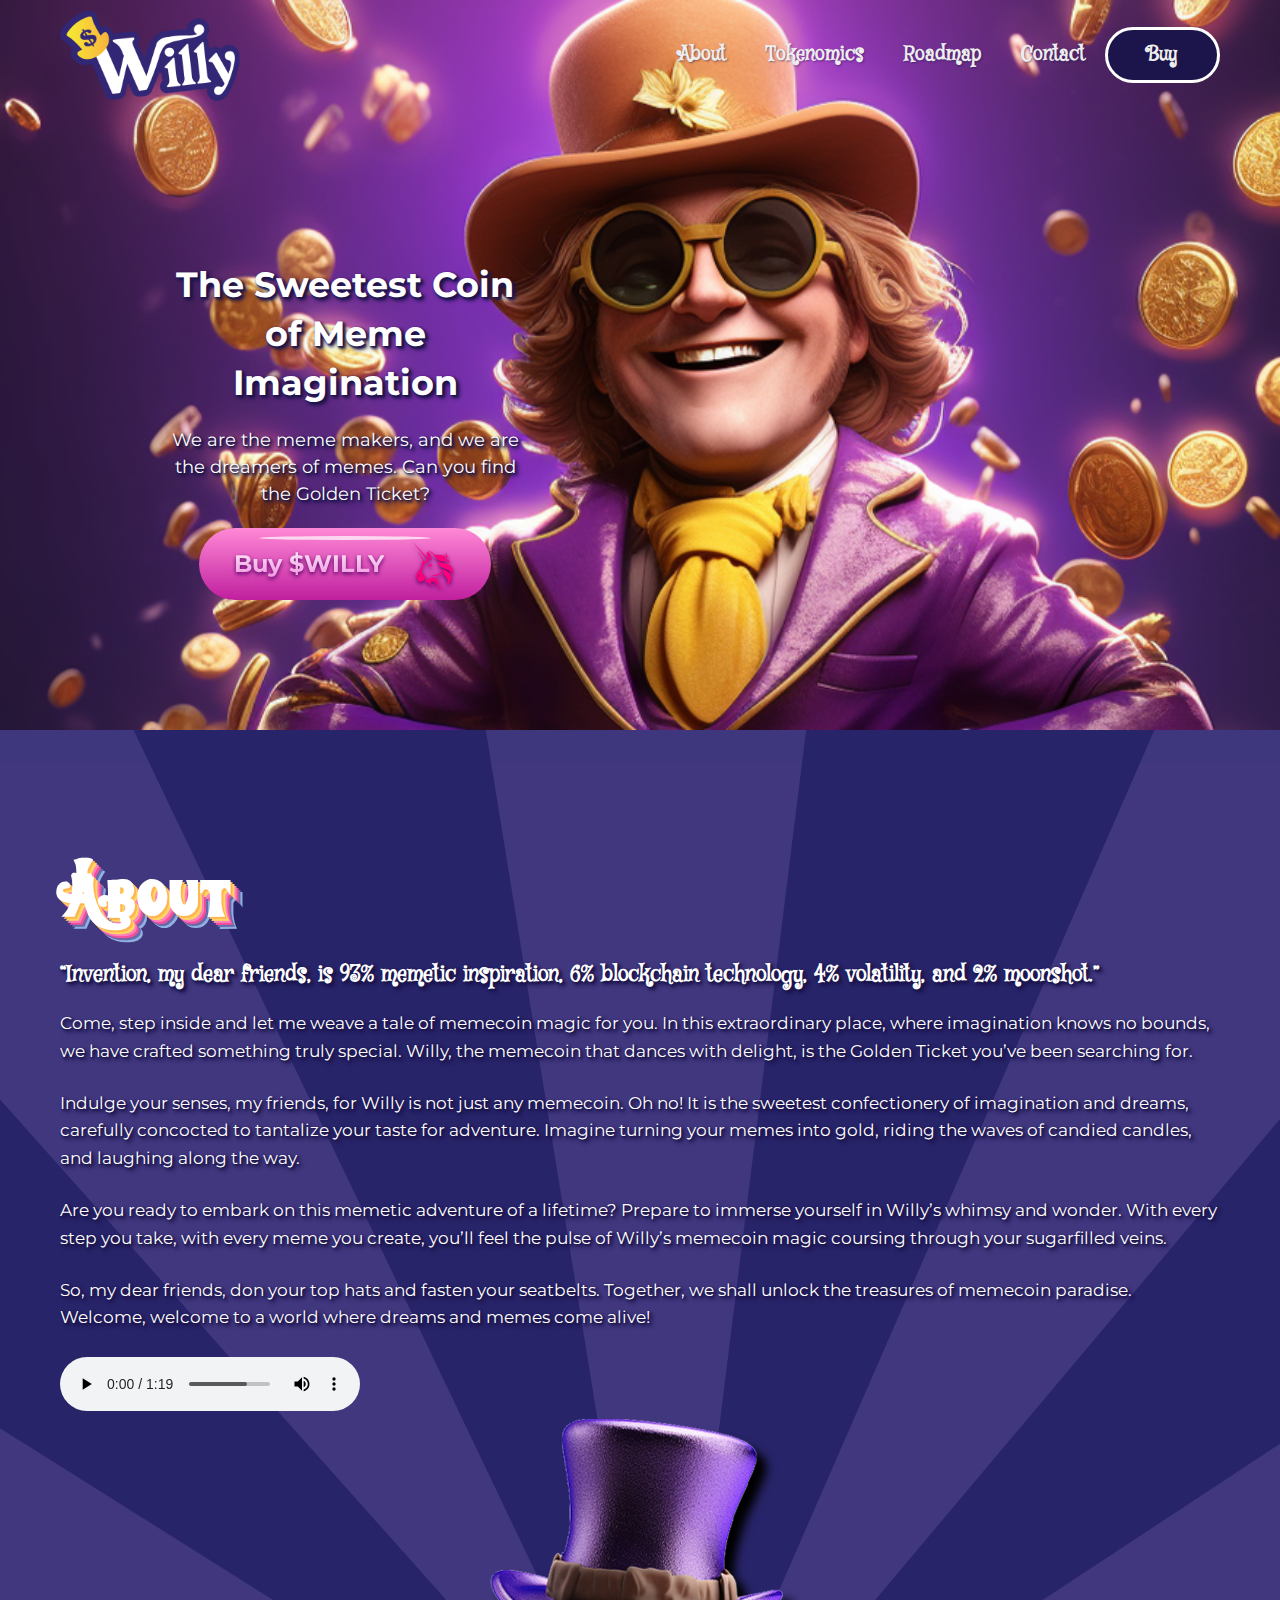
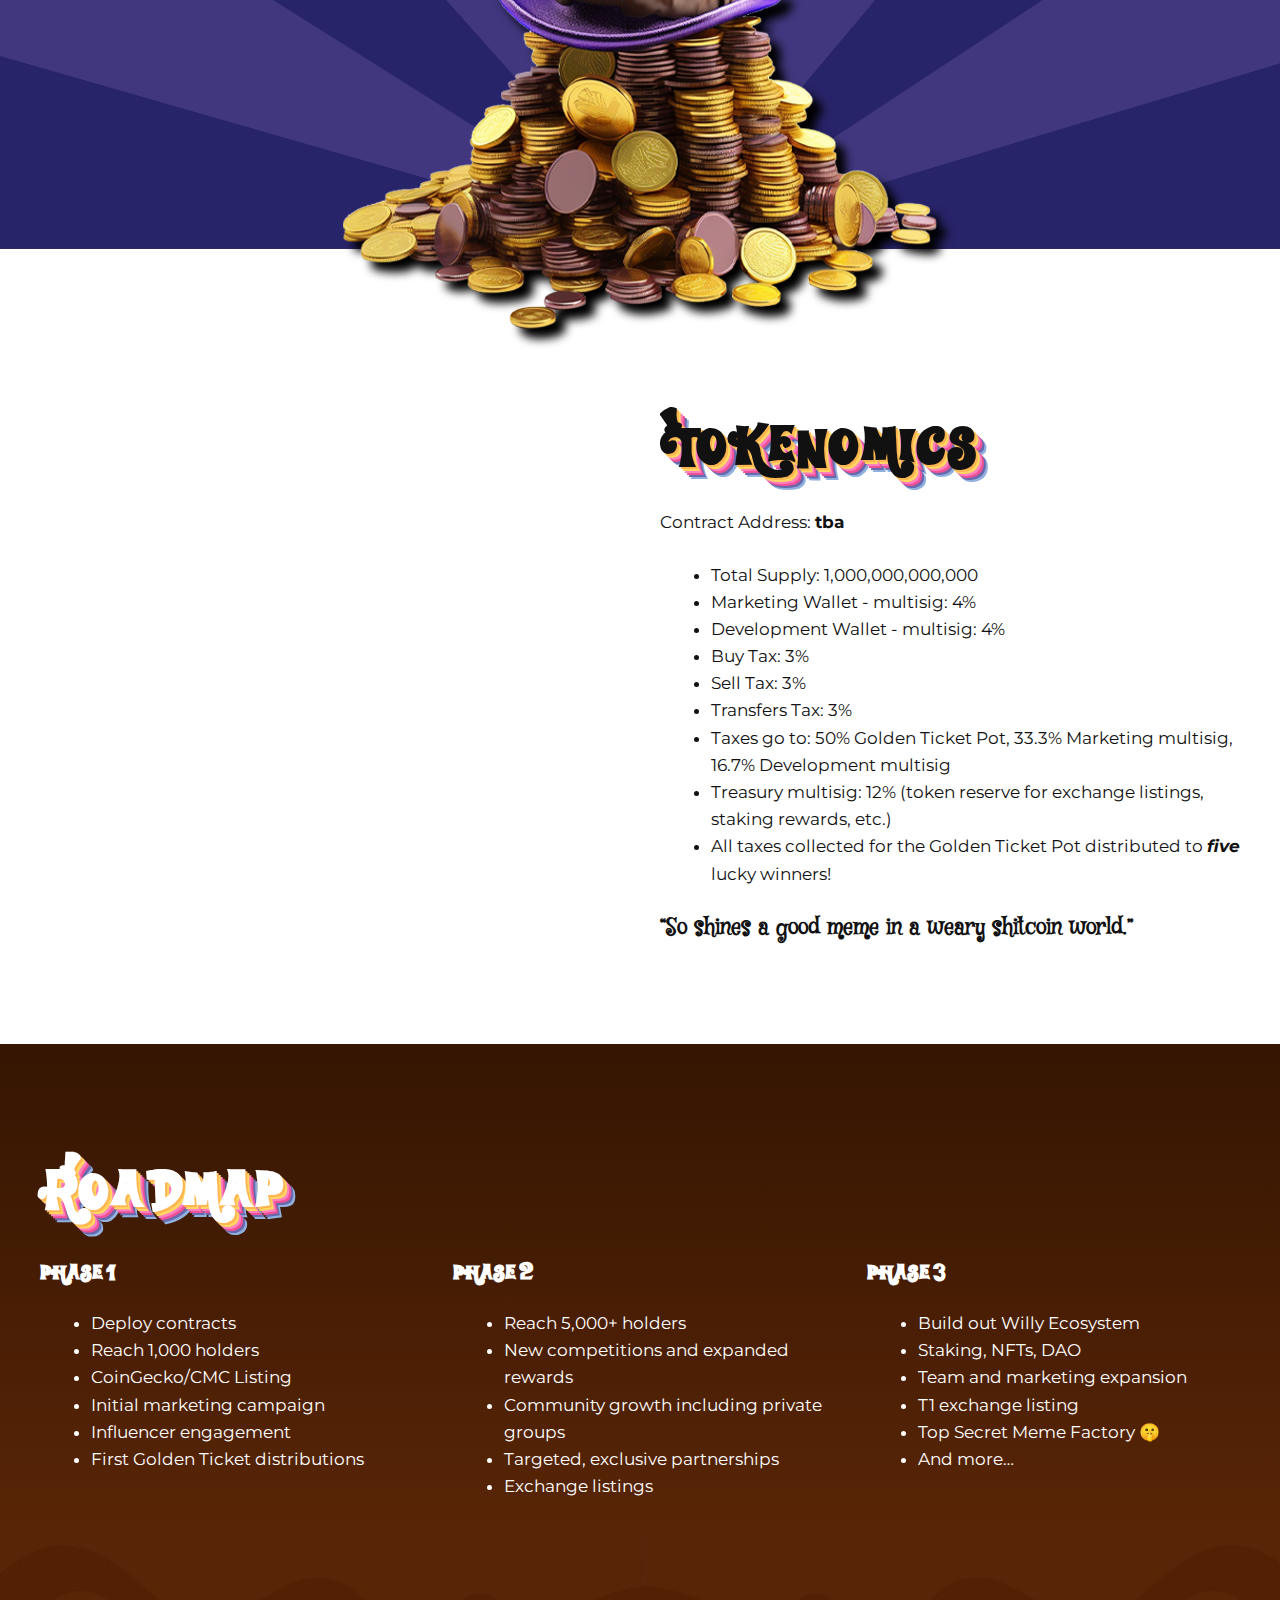
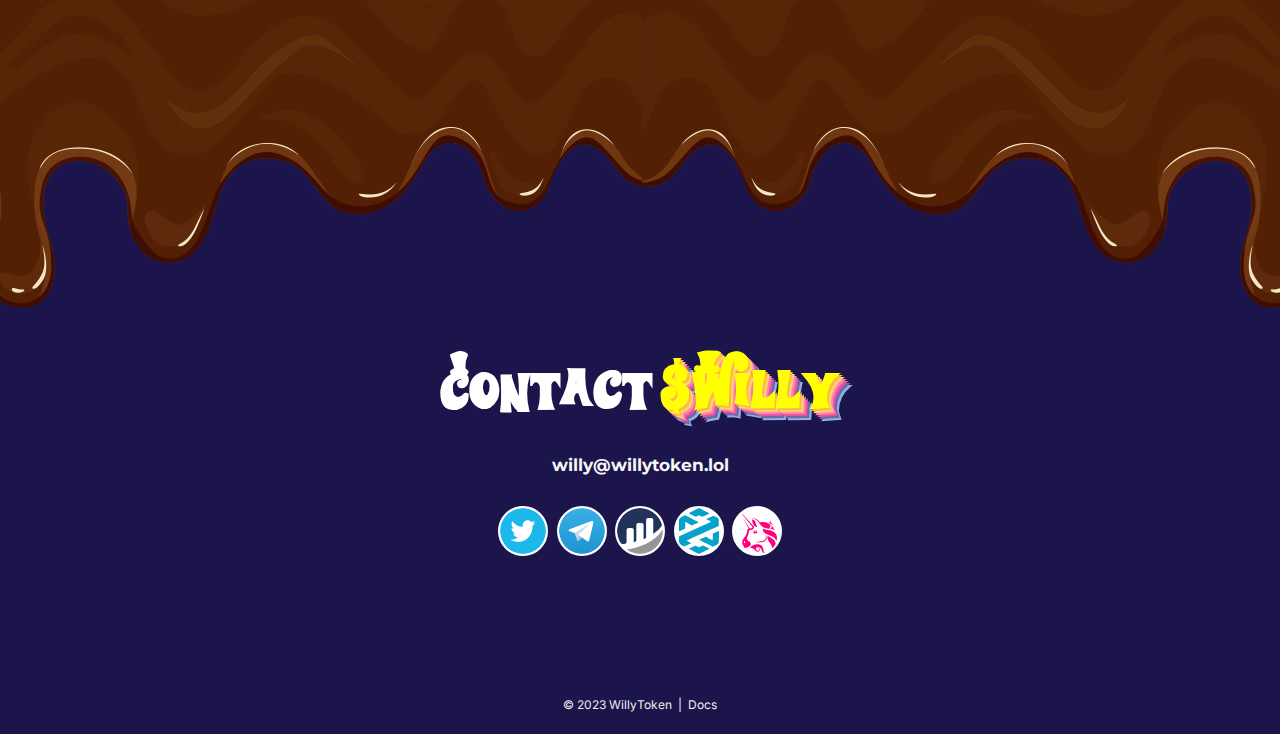
==== commit 736e0cd3: "Tokenomics Update index.html" ====
--- a/index.html
+++ b/index.html
@@ -443,8 +443,8 @@
                               <li>Development Wallet - multisig: 4%</li>
                               <li>Buy Tax: 3%</li>
                               <li>Sell Tax: 3%</li>
-                              <li>3% tax sent to Golden Ticket Pot</li>
-                              <li>2% tax sent to Marketing multisig, 1% tax sent to Development multisig&nbsp;</li>
+                              <li>Transfers Tax: 3%</li>
+                              <li>Taxes go to: 50% Golden Ticket Pot, 33.3% Marketing multisig, 16.7% Development multisig&nbsp;</li>
                               <li>Treasury multisig: 12% (token reserve for exchange listings, staking rewards, etc.)</li>
                               <li>All taxes collected for the Golden Ticket Pot distributed to <strong><em>five </em></strong>lucky winners!</li>
                             </ul>
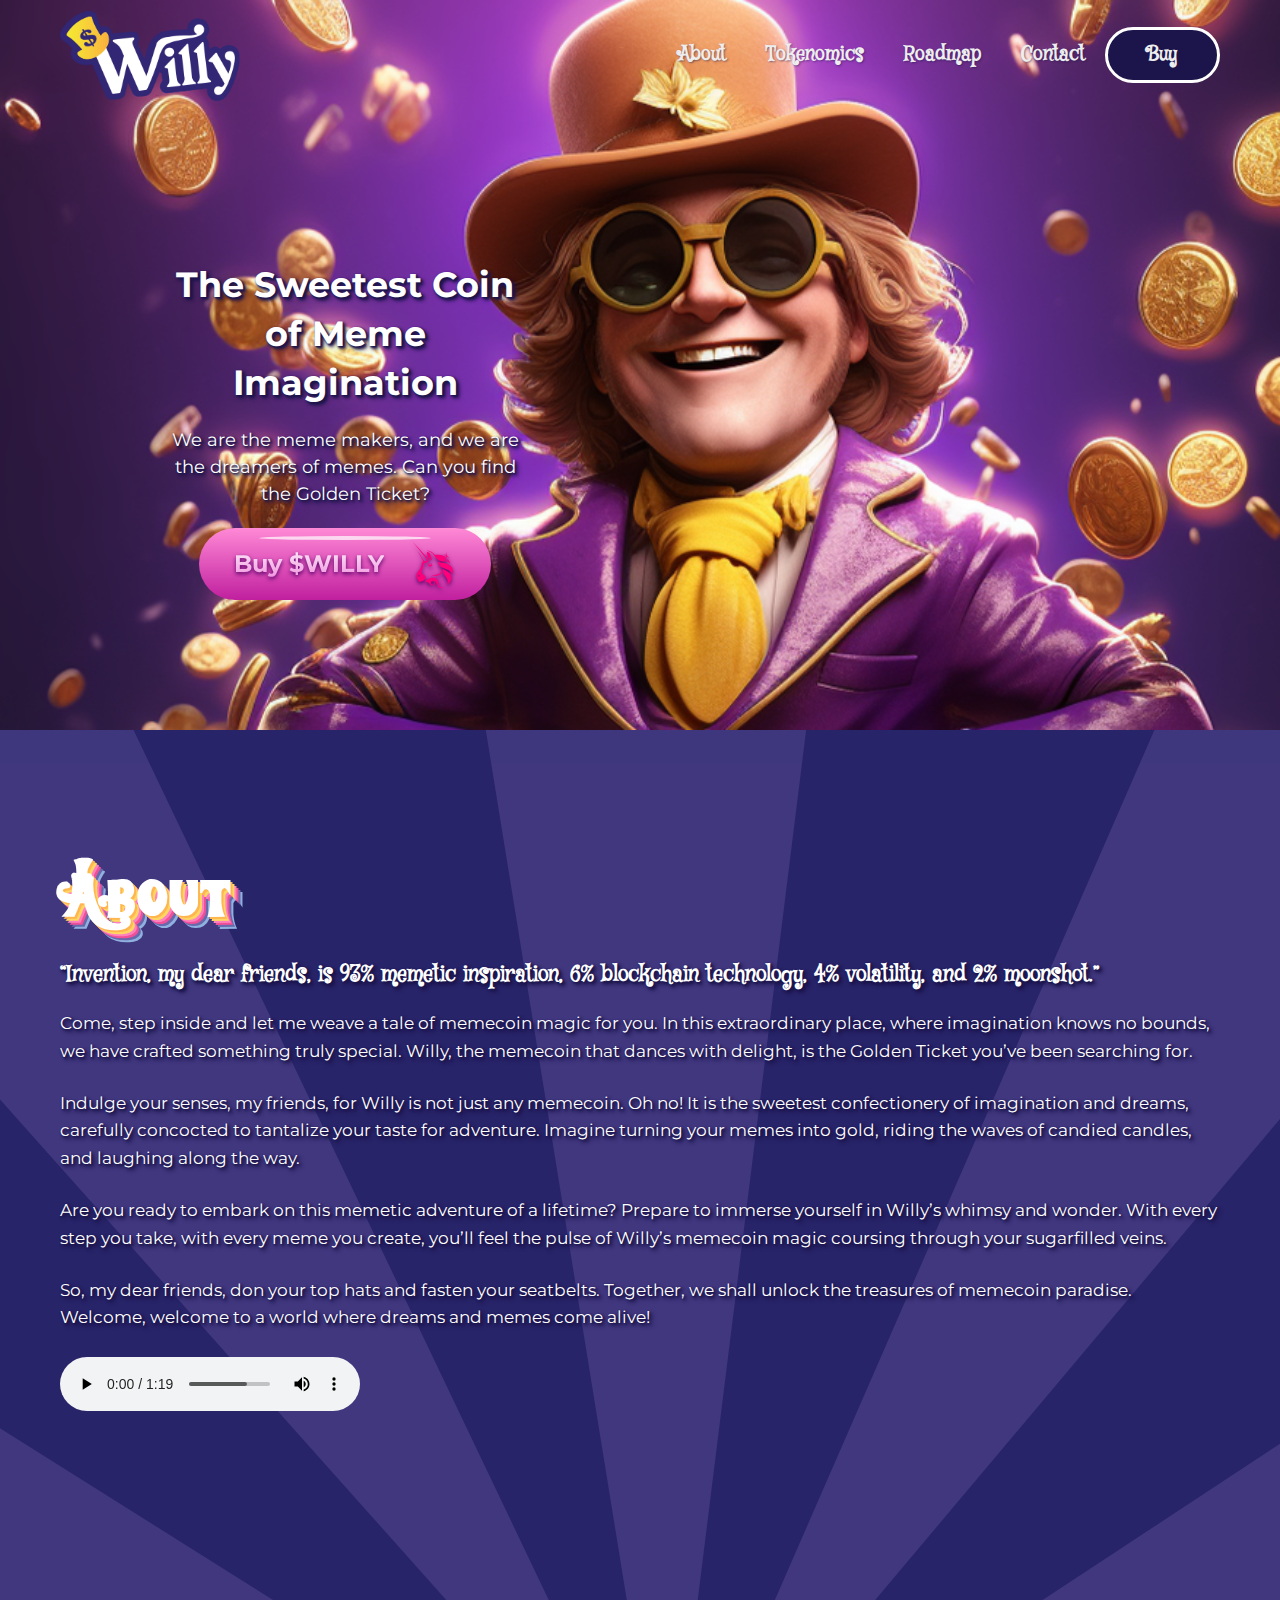
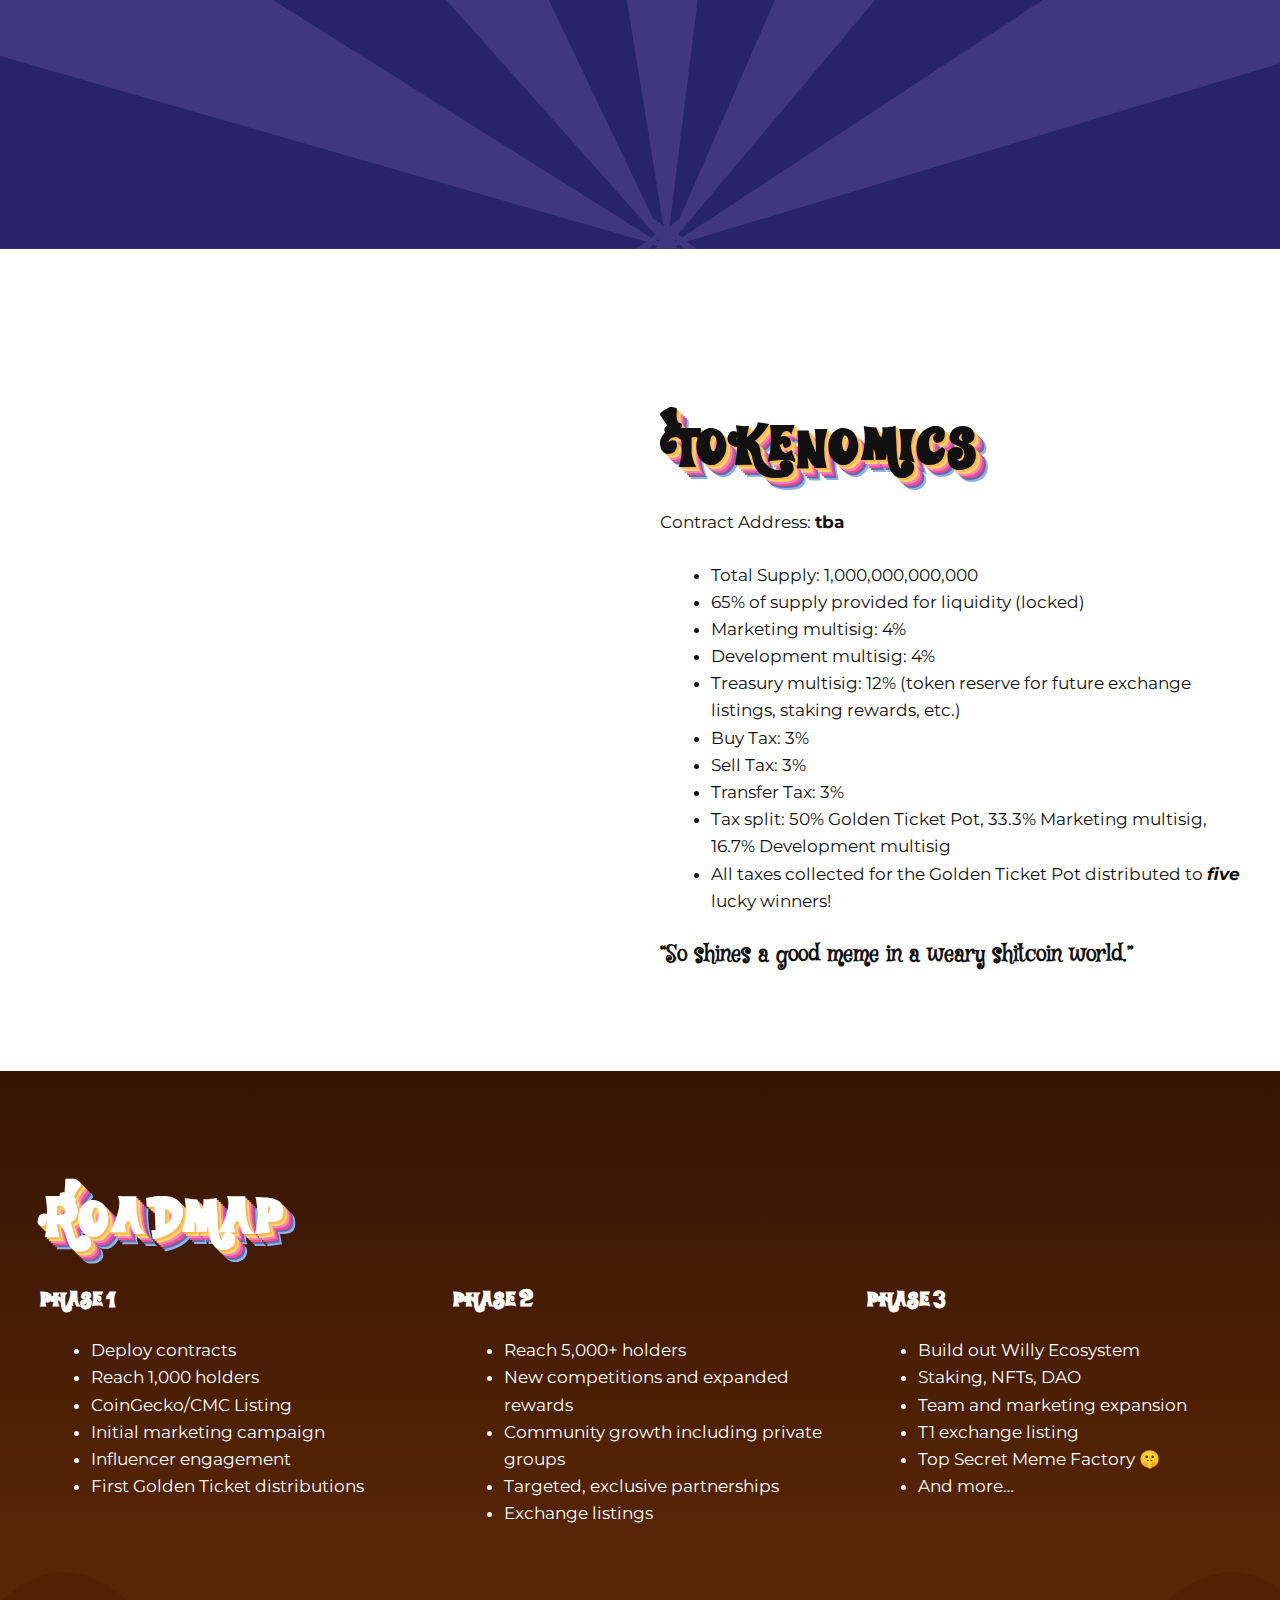
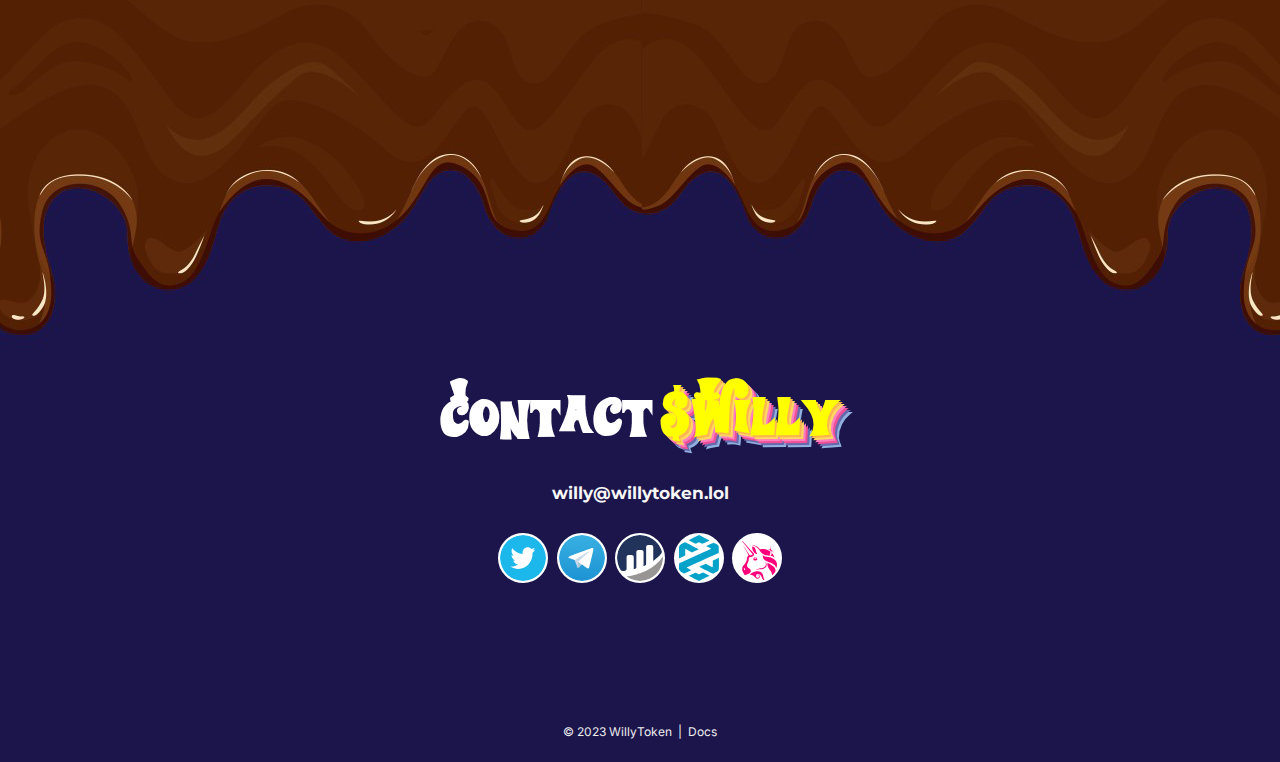
==== commit 6b745a55: "Update index - tokenomics.html" ====
--- a/index.html
+++ b/index.html
@@ -439,13 +439,14 @@
 							<p>Contract Address: <b>tba</b></p>
                             <ul>
                               <li>Total Supply: 1,000,000,000,000</li>
-                              <li>Marketing Wallet - multisig: 4%</li>
-                              <li>Development Wallet - multisig: 4%</li>
+			      <li>65% of supply provided for liquidity (locked)</li>
+                              <li>Marketing multisig: 4%</li>
+                              <li>Development multisig: 4%</li>
+			      <li>Treasury multisig: 12% (token reserve for future exchange listings, staking rewards, etc.)</li>
                               <li>Buy Tax: 3%</li>
                               <li>Sell Tax: 3%</li>
-                              <li>Transfers Tax: 3%</li>
-                              <li>Taxes go to: 50% Golden Ticket Pot, 33.3% Marketing multisig, 16.7% Development multisig&nbsp;</li>
-                              <li>Treasury multisig: 12% (token reserve for exchange listings, staking rewards, etc.)</li>
+                              <li>Transfer Tax: 3%</li>
+                              <li>Tax split: 50% Golden Ticket Pot, 33.3% Marketing multisig, 16.7% Development multisig&nbsp;</li>
                               <li>All taxes collected for the Golden Ticket Pot distributed to <strong><em>five </em></strong>lucky winners!</li>
                             </ul>
                             <h2 class="gb-headline gb-headline-05f69b85 gb-headline-text">&#8220;So shines a good meme in a weary shitcoin world.&#8221;</h2>
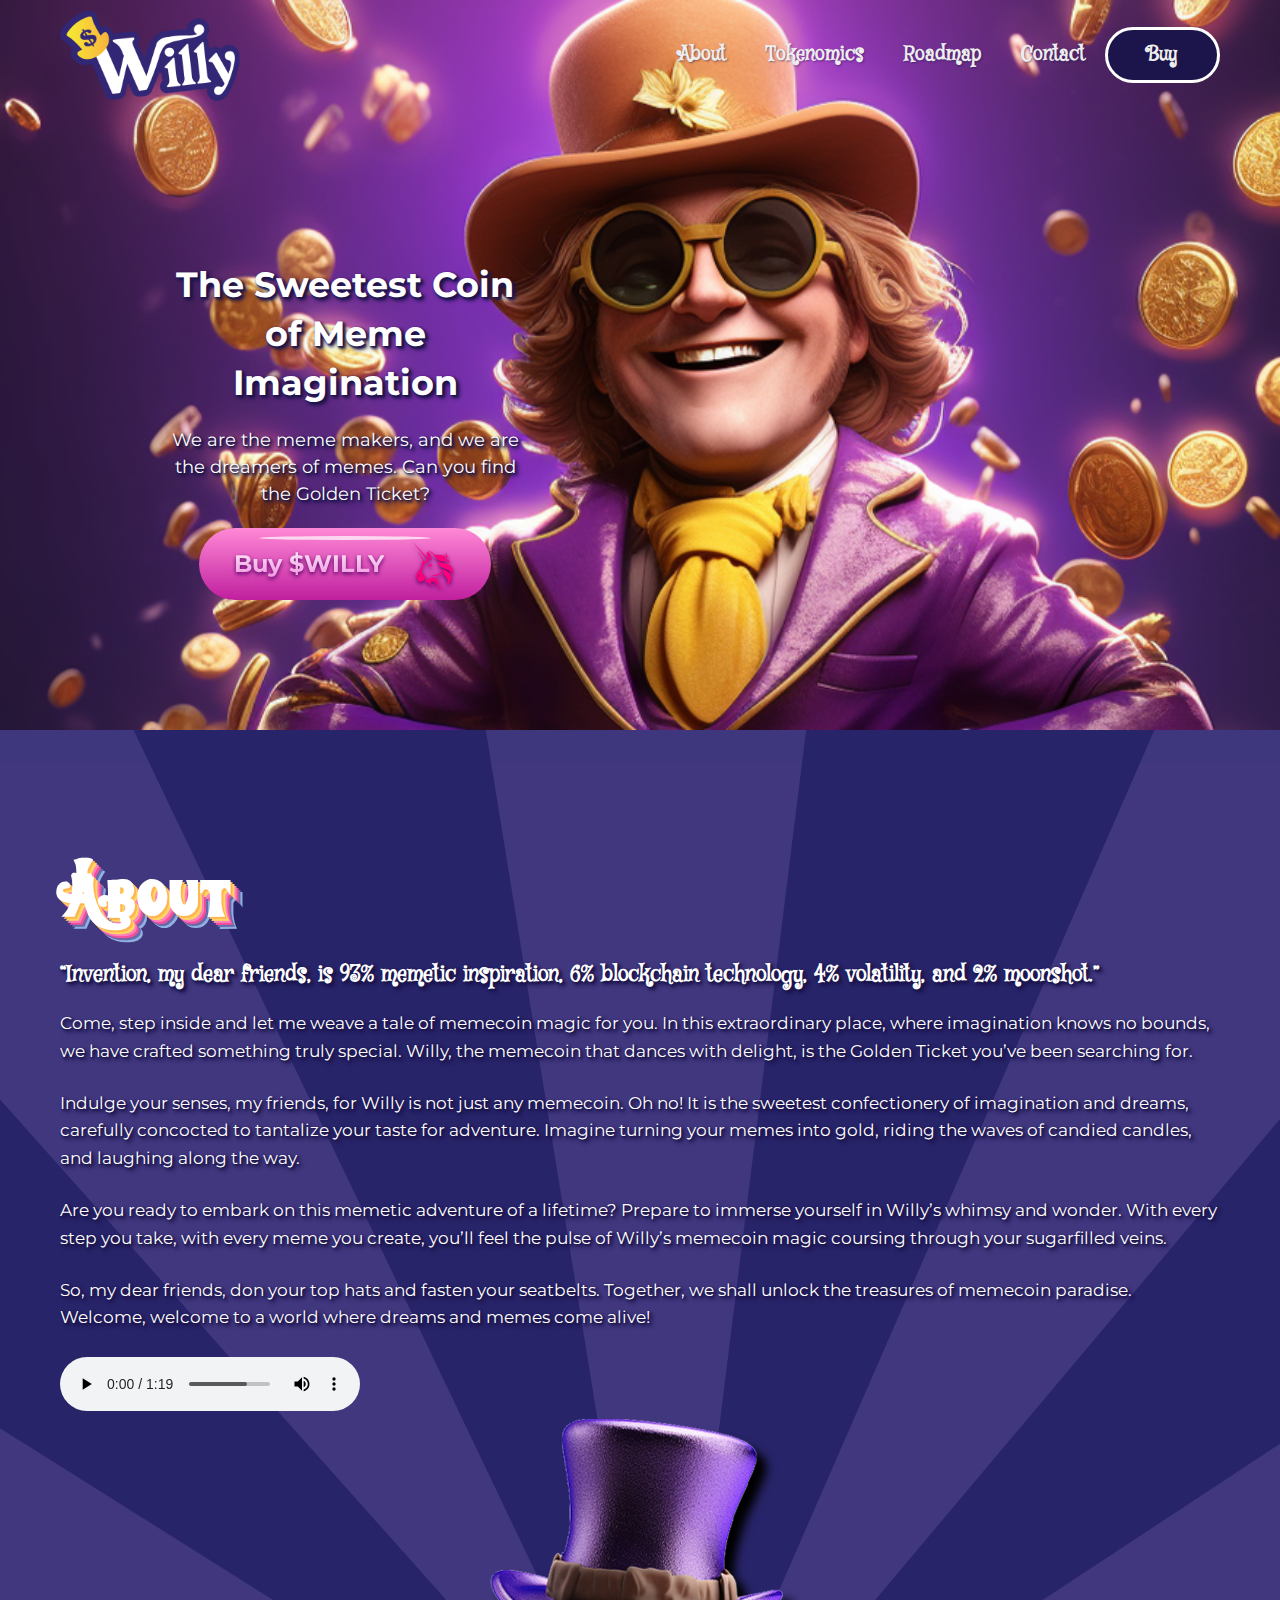
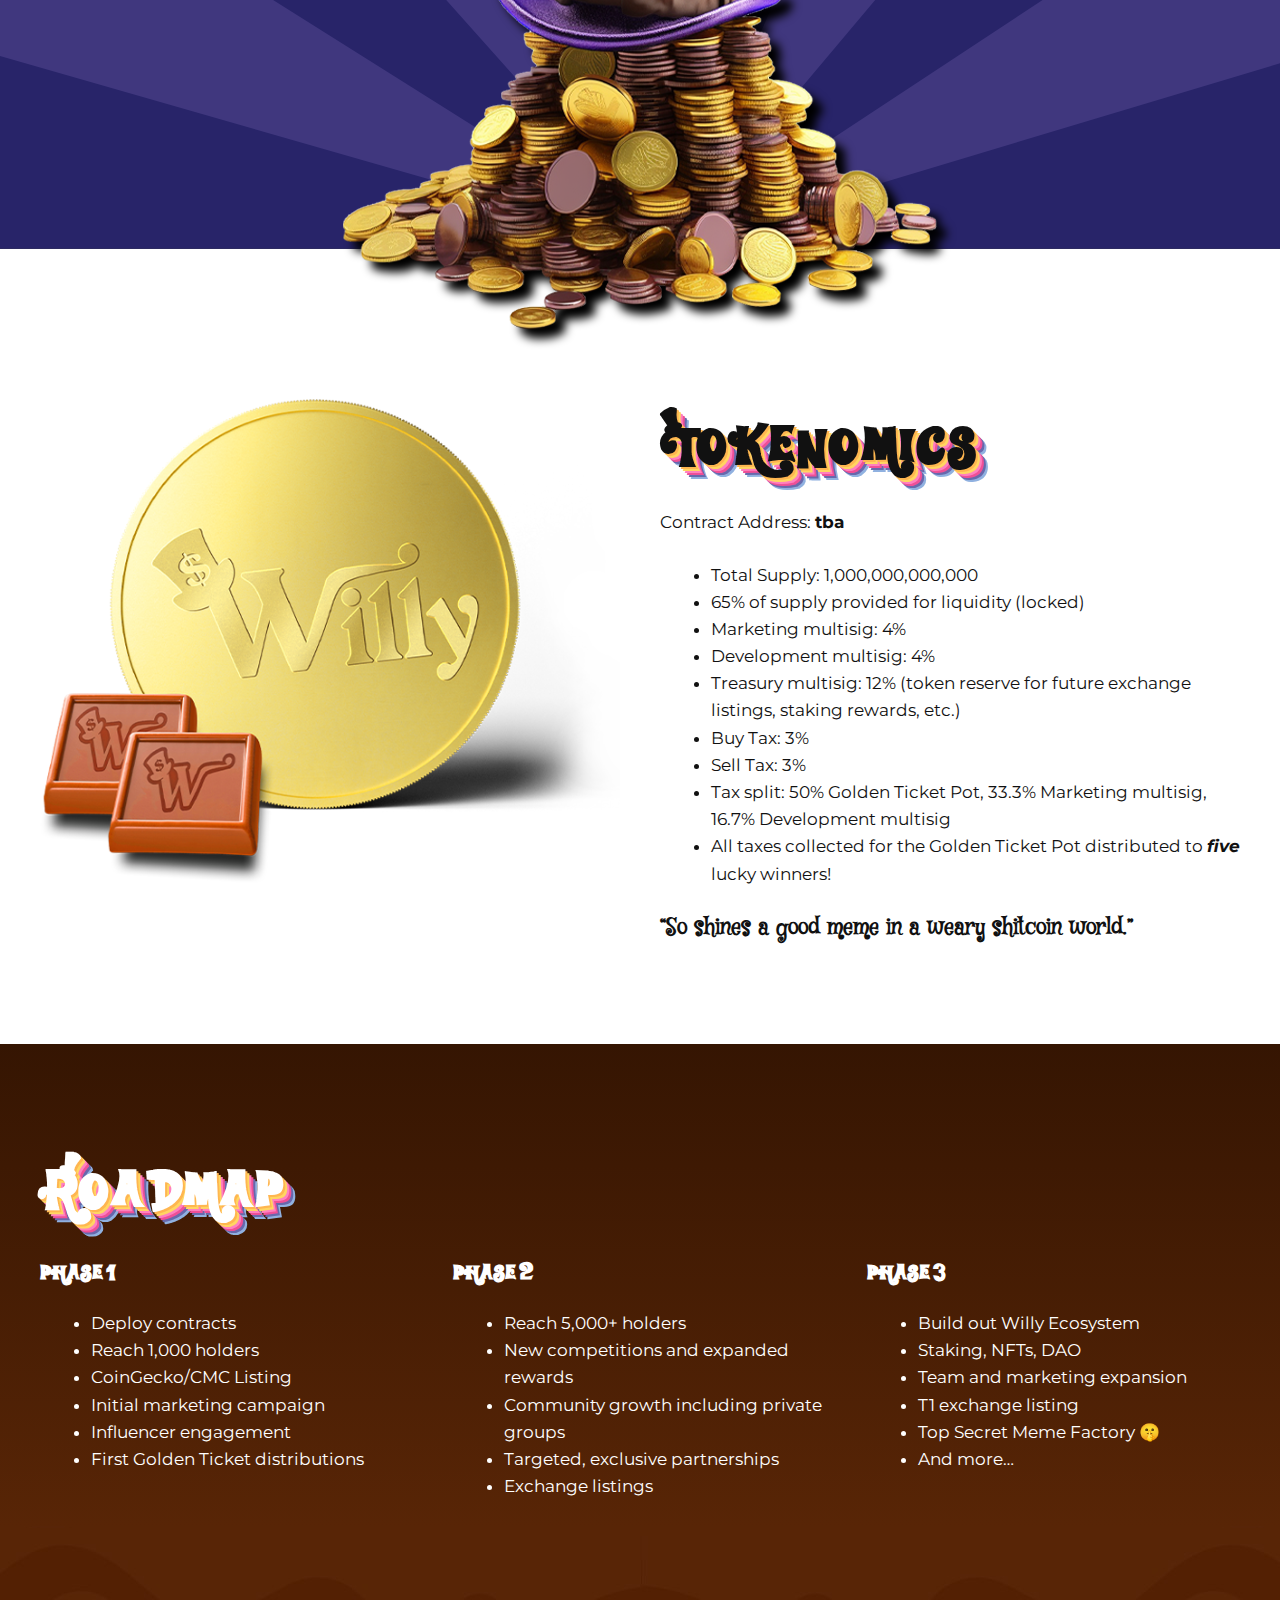
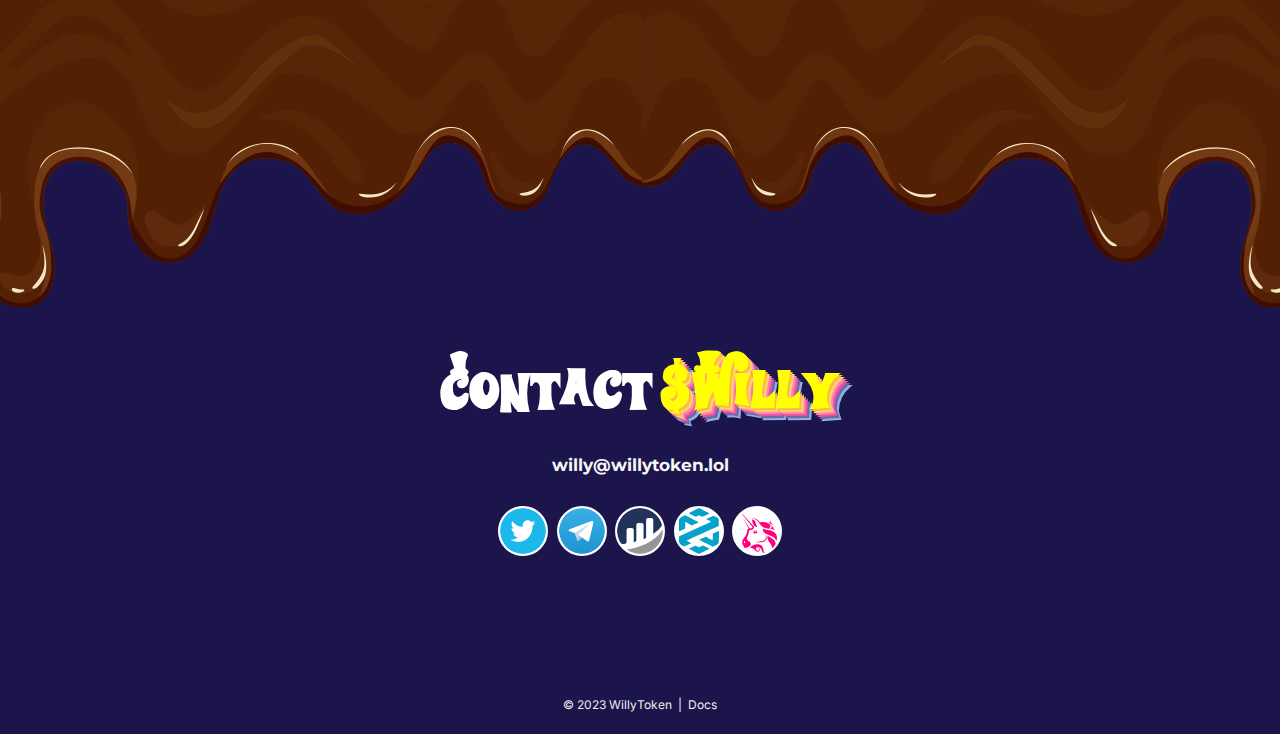
==== commit 11648dd8: "Update index.html" ====
--- a/index.html
+++ b/index.html
@@ -444,8 +444,7 @@
                               <li>Development multisig: 4%</li>
 			      <li>Treasury multisig: 12% (token reserve for future exchange listings, staking rewards, etc.)</li>
                               <li>Buy Tax: 3%</li>
-                              <li>Sell Tax: 3%</li>
-                              <li>Transfer Tax: 3%</li>
+			      <li>Sell Tax: 3%</li>
                               <li>Tax split: 50% Golden Ticket Pot, 33.3% Marketing multisig, 16.7% Development multisig&nbsp;</li>
                               <li>All taxes collected for the Golden Ticket Pot distributed to <strong><em>five </em></strong>lucky winners!</li>
                             </ul>
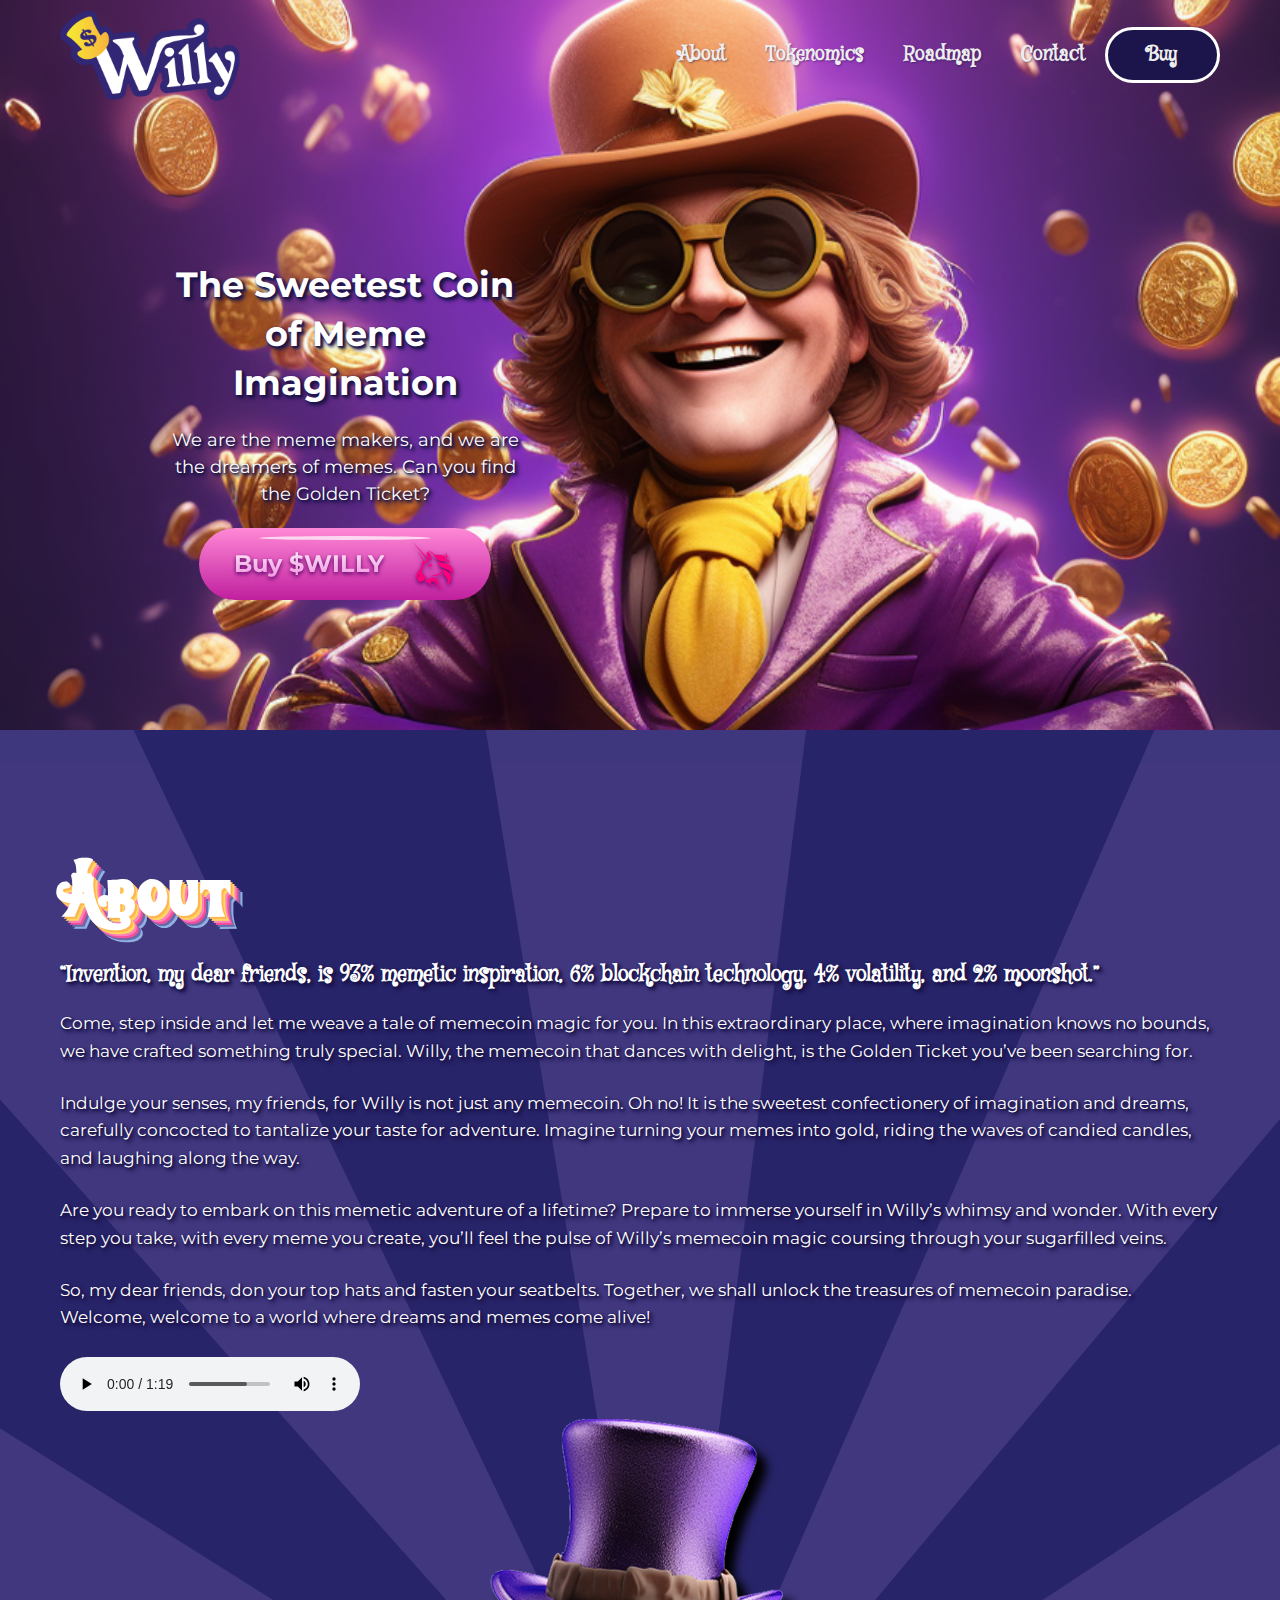
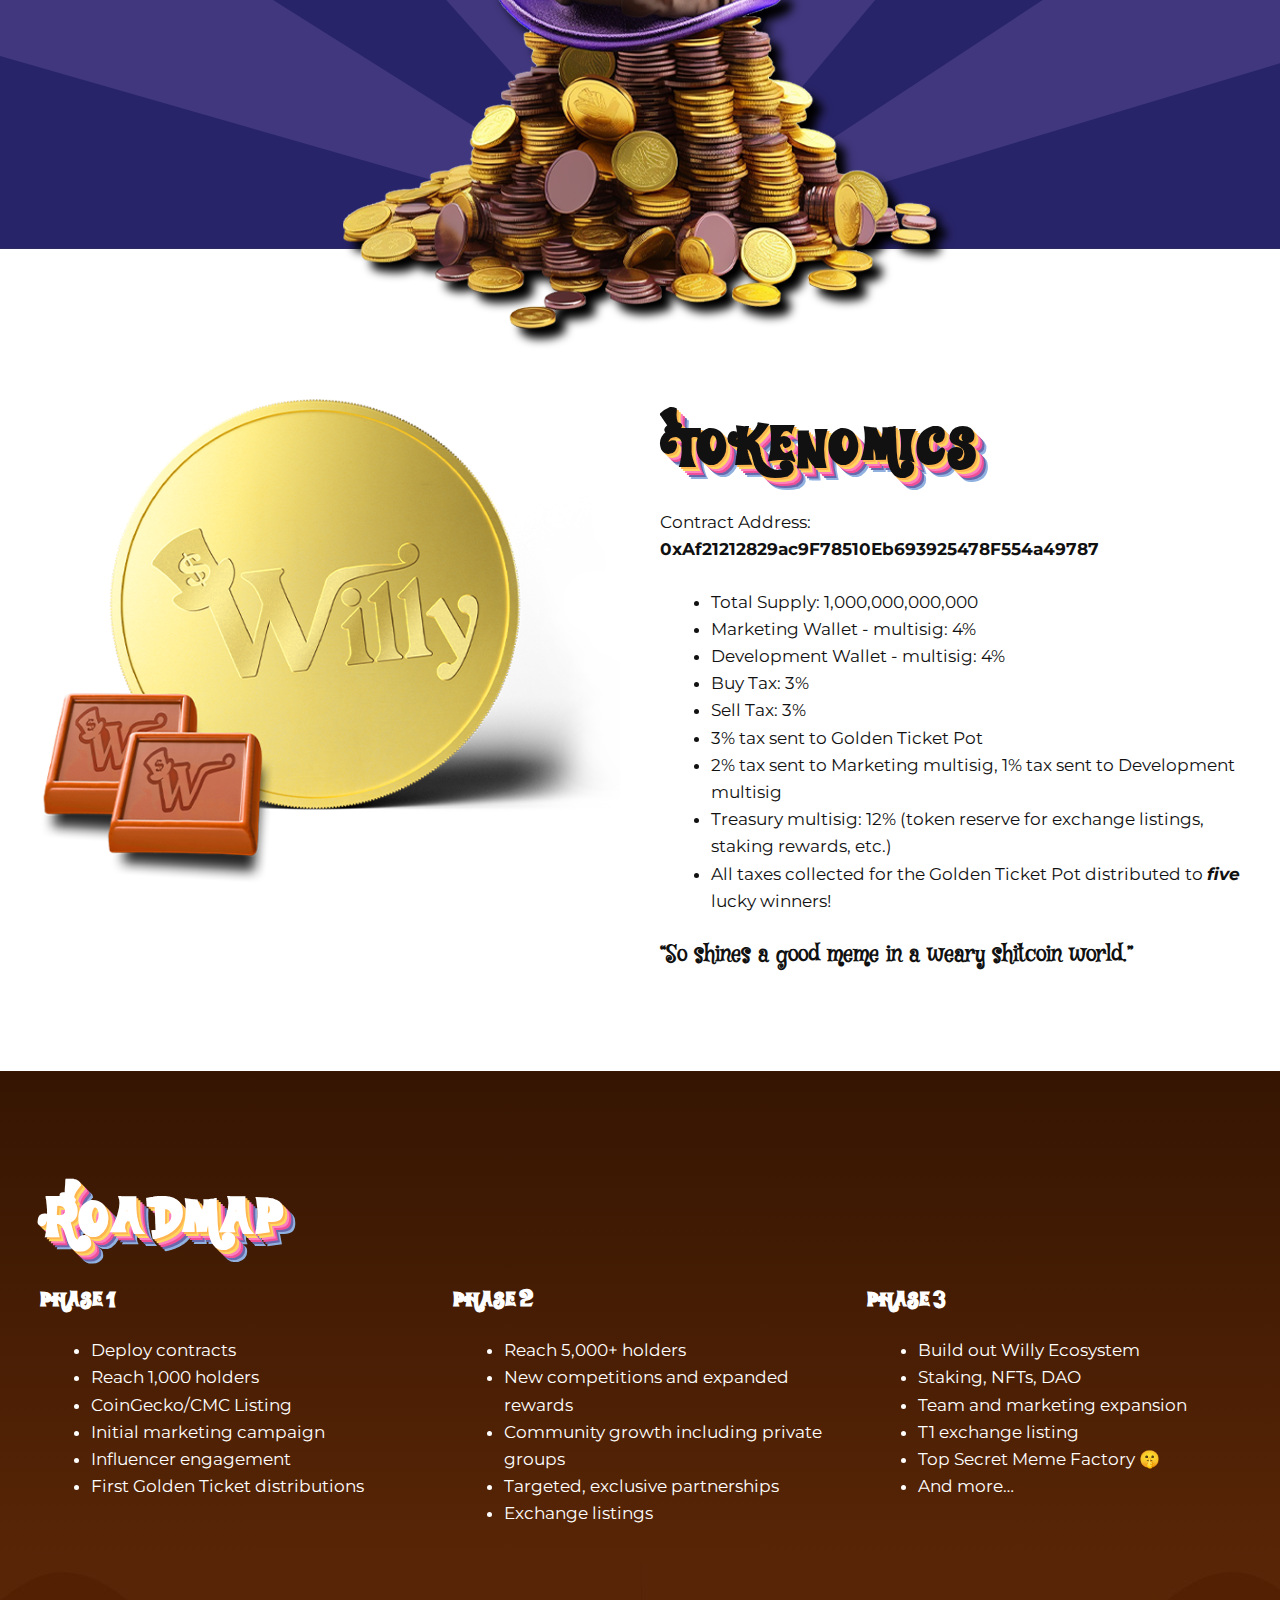
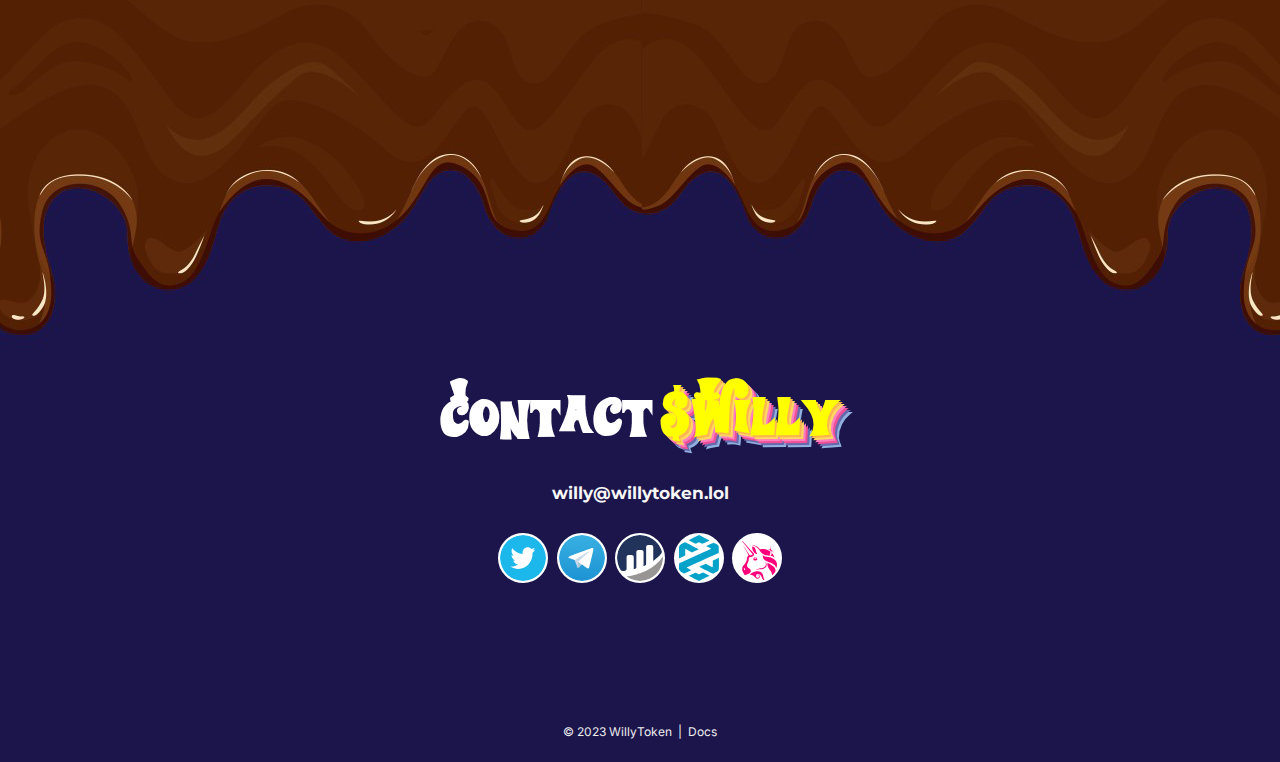
==== commit f298191b: "adding contract info" ====
--- a/index.html
+++ b/index.html
@@ -360,7 +360,7 @@
               <li class="smooth-scroll menu-item menu-item-type-custom menu-item-object-custom menu-item-4172"><a href="#tokenomics">Tokenomics</a></li>
               <li class="smooth-scroll menu-item menu-item-type-custom menu-item-object-custom menu-item-4173"><a href="#roadmap">Roadmap</a></li>
               <li class="smooth-scroll menu-item menu-item-type-custom menu-item-object-custom menu-item-4174"><a href="#contact">Contact</a></li>
-              <li class="smooth-scroll buy-menu menu-item menu-item-type-custom menu-item-object-custom menu-item-4175"><a href="#buy">Buy</a></li>
+              <li class="smooth-scroll buy-menu menu-item menu-item-type-custom menu-item-object-custom menu-item-4175"><a href="https://app.uniswap.org/#/swap?outputCurrency=0xAf21212829ac9F78510Eb693925478F554a49787" target="_blank">Buy</a></li>
             </ul>
           </div>
           <div class="menu-bar-items"></div>
@@ -384,7 +384,7 @@
 
 							<!--BIG WILLY BUTTON-->
 							
-							<div class="gb-container gb-container-89e32db7"><a class="gb-button gb-button-7f4ae998 smooth-scroll jelly-button" href="#"><span class="gb-button-text">Buy $WILLY </span><span class="gb-icon"><svg viewbox="0 0 168.3 193.8" version="1.1" style="enable-background:new 0 0 168.3 193.8" y="0" x="0" id="Layer_1" xml:space="preserve" xmlns="http://www.w3.org/2000/svg">
+							<div class="gb-container gb-container-89e32db7"><a class="gb-button gb-button-7f4ae998 smooth-scroll jelly-button" href="https://app.uniswap.org/#/swap?outputCurrency=0xAf21212829ac9F78510Eb693925478F554a49787" target="_blank"><span class="gb-button-text">Buy $WILLY </span><span class="gb-icon"><svg viewbox="0 0 168.3 193.8" version="1.1" style="enable-background:new 0 0 168.3 193.8" y="0" x="0" id="Layer_1" xml:space="preserve" xmlns="http://www.w3.org/2000/svg">
                                     <style>
                                       .st0,
                                       .st1 {
@@ -436,16 +436,16 @@
                         <div class="gb-grid-column gb-grid-column-9182eb83">
                           <div class="gb-container gb-container-9182eb83">
                             <h2 class="gb-headline gb-headline-83310705 gb-headline-text candy">Tokenomics</h2>
-							<p>Contract Address: <b>tba</b></p>
+							<p>Contract Address: <b>0xAf21212829ac9F78510Eb693925478F554a49787</b></p>
                             <ul>
                               <li>Total Supply: 1,000,000,000,000</li>
-			      <li>65% of supply provided for liquidity (locked)</li>
-                              <li>Marketing multisig: 4%</li>
-                              <li>Development multisig: 4%</li>
-			      <li>Treasury multisig: 12% (token reserve for future exchange listings, staking rewards, etc.)</li>
+                              <li>Marketing Wallet - multisig: 4%</li>
+                              <li>Development Wallet - multisig: 4%</li>
                               <li>Buy Tax: 3%</li>
-			      <li>Sell Tax: 3%</li>
-                              <li>Tax split: 50% Golden Ticket Pot, 33.3% Marketing multisig, 16.7% Development multisig&nbsp;</li>
+                              <li>Sell Tax: 3%</li>
+                              <li>3% tax sent to Golden Ticket Pot</li>
+                              <li>2% tax sent to Marketing multisig, 1% tax sent to Development multisig&nbsp;</li>
+                              <li>Treasury multisig: 12% (token reserve for exchange listings, staking rewards, etc.)</li>
                               <li>All taxes collected for the Golden Ticket Pot distributed to <strong><em>five </em></strong>lucky winners!</li>
                             </ul>
                             <h2 class="gb-headline gb-headline-05f69b85 gb-headline-text">&#8220;So shines a good meme in a weary shitcoin world.&#8221;</h2>
@@ -523,7 +523,7 @@
                                   <path d="m100.106 138.878-2.733 29.046s-1.144 8.9 7.754 0 17.415-15.763 17.415-15.763" fill="#a9c6d8"></path>
                                   <path d="M81.486 130.178 52.2 120.636s-3.5-1.42-2.373-4.64c.232-.664.7-1.229 2.1-2.2 6.489-4.523 120.106-45.36 120.106-45.36s3.208-1.081 5.1-.362a2.766 2.766 0 0 1 1.885 2.055 9.357 9.357 0 0 1 .254 2.585c-.009.752-.1 1.449-.169 2.542-.692 11.165-21.4 94.493-21.4 94.493s-1.239 4.876-5.678 5.043a8.13 8.13 0 0 1-5.925-2.292c-8.711-7.493-38.819-27.727-45.472-32.177a1.27 1.27 0 0 1-.546-.9c-.093-.469.417-1.05.417-1.05s52.426-46.6 53.821-51.492c.108-.379-.3-.566-.848-.4-3.482 1.281-63.844 39.4-70.506 43.607a3.21 3.21 0 0 1-1.48.09Z" fill="#fff"></path>
                                 </svg></span></h2>
-                          </a><a href="https://etherscan.io/token/0x0000000000000000000000000000000000000000000" target="_blank" rel="noopener">
+                          </a><a href="https://etherscan.io/token/0xAf21212829ac9F78510Eb693925478F554a49787" target="_blank" rel="noopener">
                             <h2 class="gb-headline gb-headline-2faba853 willy-circle-link"><span class="gb-icon"><svg viewbox="0 0 2500 2500" style="enable-background:new 0 0 2500 2500" xml:space="preserve" xmlns="http://www.w3.org/2000/svg">
                                   <path style="fill:#21325b" d="M520.6 1188.9c0-57.7 47.4-105.1 105-105.1h177.1c57.7 0 107.1 47.4 107.1 107.2v667.9c20.6-6.2 45.3-12.4 74.2-18.6 39.1-10.3 68-45.3 68-86.6V925c0-57.7 47.4-107.2 107.1-107.2h177.1c57.7 0 107.1 47.4 107.1 107.2v769s43.3-18.6 86.5-37.1c33-14.4 53.6-45.3 53.6-82.5V657.1c0-57.7 47.4-107.2 105.1-107.2h177.1c57.7 0 105.1 47.4 105.1 107.2v756.6c152.4-111.3 309-245.3 432.6-406.1 37.1-47.4 47.4-109.3 26.8-167-226.6-651.4-939.2-997.8-1590.1-771s-996.9 940-770.4 1591.5c24.7 74.2 57.7 144.3 96.8 212.3 30.9 53.6 88.6 84.5 150.4 78.3 33-2.1 74.2-6.2 125.6-12.4 45.3-4.1 78.3-43.3 78.3-88.7l-.1-661.7z"></path>
                                   <path style="fill:#979695" d="M516.4 2260.9c558.2 406.1 1338.9 282.4 1744.6-276.2 154.5-214.4 238.9-472.1 238.9-735.9 0-28.9-2.1-57.7-4.1-86.6C2040.7 1844.5 1198.2 2164 516.4 2260.9z"></path>
@@ -532,7 +532,7 @@
                             <h2 class="gb-headline gb-headline-26780fd5 willy-circle-link"><span class="gb-icon"><svg viewbox="0 -0.058 754.779 867.058" fill="none" height="2500" width="2174" xmlns="http://www.w3.org/2000/svg">
                                   <path clip-rule="evenodd" d="M280.395 49.025c-51.649 26.905-93.905 49.672-93.896 50.598.023 2.39 123.959 65.156 128.358 65.003 2.001-.067 16.517-6.749 32.256-14.847l28.621-14.721 31.258 16.067 31.256 16.07 51.188-23.001c77.13-34.659 85.141-38.457 83.885-39.733-1.666-1.693-29.331-16.555-104.388-56.07-36.274-19.098-71.481-37.823-78.24-41.612-6.758-3.789-13.21-6.837-14.337-6.778s-44.311 22.12-95.961 49.024zM53.863 166.331.097 194.103v121.886c0 67.038.706 121.885 1.572 121.885.863 0 27.316-11.467 58.783-25.482l57.213-25.482V258.434l27.958 15.232a33224.294 33224.294 0 0 0 64.671 35.109l36.712 19.877 16.336-7.387a3822.03 3822.03 0 0 0 30.674-14.056c7.885-3.672 27.241-12.39 43.012-19.377 15.771-6.99 30.37-14.019 32.44-15.621 2.75-2.128-30.782-20.658-124.025-68.54-70.285-36.093-130.046-65.509-132.802-65.368s-29.206 12.752-58.778 28.028zm529.148 7.799c-36.618 16.531-66.604 30.717-66.638 31.526-.032.808 19.926 12.675 44.354 26.367 24.426 13.695 44.412 25.632 44.412 26.531 0 .897-21.615 11.37-48.03 23.278-26.419 11.905-93.194 42.061-148.393 67.014l-184.954 83.602c-46.525 21.032-88.462 39.989-93.193 42.132-95.03 43.019-121.15 54.956-124.737 57.005-3.607 2.063-4.424 14.048-5.066 74.201L0 677.53l48.08 24.498 48.079 24.497 66.669-30.088c36.669-16.547 66.669-30.953 66.669-32.014 0-1.058-6.776-5.473-15.054-9.815-8.282-4.342-25.378-13.954-37.995-21.364-12.616-7.411-25.196-14.21-27.958-15.112-2.761-.899-4.98-2.472-4.935-3.498.046-1.023 29.404-14.968 65.236-30.991 69.597-31.117 122.858-55.1 237.202-106.809a305577.39 305577.39 0 0 1 153.411-69.31c44.948-20.288 97.208-43.983 116.134-52.655l34.41-15.767.765-72.561.769-72.558-48.765-25.03c-26.822-13.765-49.748-24.994-50.95-24.953-1.201.038-32.141 13.595-68.756 30.13zm153.872 261.772c-7.186 3.51-21.38 10.082-31.542 14.603s-29.446 13.222-42.852 19.339l-24.374 11.117-.556 63.702c-.307 35.035-1.597 63.545-2.867 63.36-2.885-.429-48.567-23.857-94.487-48.463-33.143-17.757-35.225-18.463-43.013-14.606-4.502 2.231-31.413 14.3-59.801 26.825-28.389 12.523-52.541 23.587-53.677 24.589-1.133 1 56.002 31.967 126.97 68.819l129.029 67.003 55.119-28.513c30.312-15.68 56.088-29.983 57.275-31.782 2.672-4.045 2.443-242.93-.232-242.607-1.058.127-7.806 3.104-14.992 6.614zM431.656 716.293a25013.26 25013.26 0 0 0-28.675 12.349c-28.856 12.484-23.201 12.898-57.531-4.192-22.865-11.382-32.721-14.894-36.999-13.189-3.209 1.278-30.826 13.703-61.376 27.61-30.548 13.907-56.602 25.285-57.898 25.285-12.817 0 8.491 12.731 90.714 54.207L376.319 867l40.572-20.03c22.315-11.017 67.323-33.078 100.021-49.024 32.695-15.95 59.042-29.413 58.549-29.921-.497-.506-27.893-14.574-60.883-31.262l-59.982-30.338z" fill-rule="evenodd" fill="#05a3c9"></path>
                                 </svg></span></h2>
-                          </a><a href="https://app.uniswap.org/" target="_blank" rel="noopener">
+                          </a><a href="https://app.uniswap.org/#/swap?outputCurrency=0xAf21212829ac9F78510Eb693925478F554a49787" target="_blank" rel="noopener">
                             <h2 class="gb-headline gb-headline-0db39dc4 willy-circle-link"><span class="gb-icon"><svg viewbox="0 0 168.3 193.8" version="1.1" style="enable-background:new 0 0 168.3 193.8" y="0" x="0" id="Layer_1" xml:space="preserve" xmlns="http://www.w3.org/2000/svg">
                                   <style>
                                     .st0,
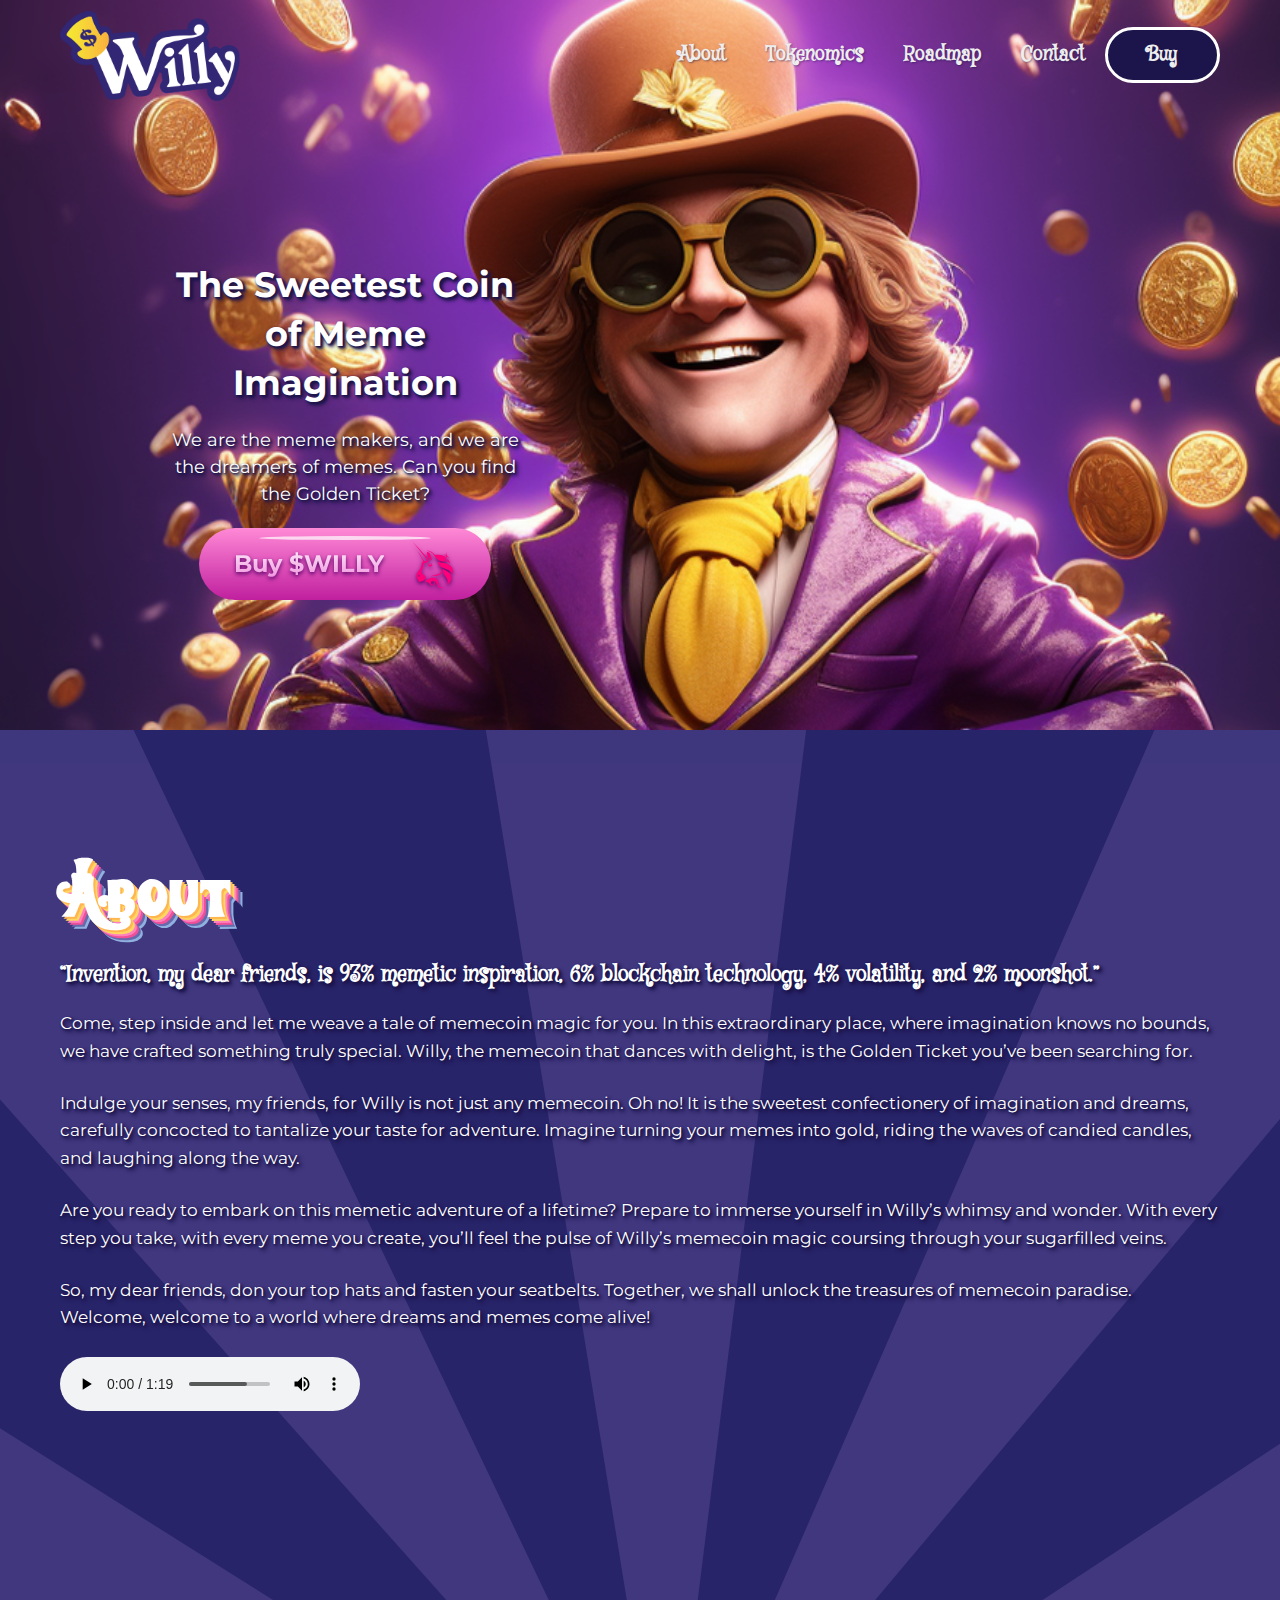
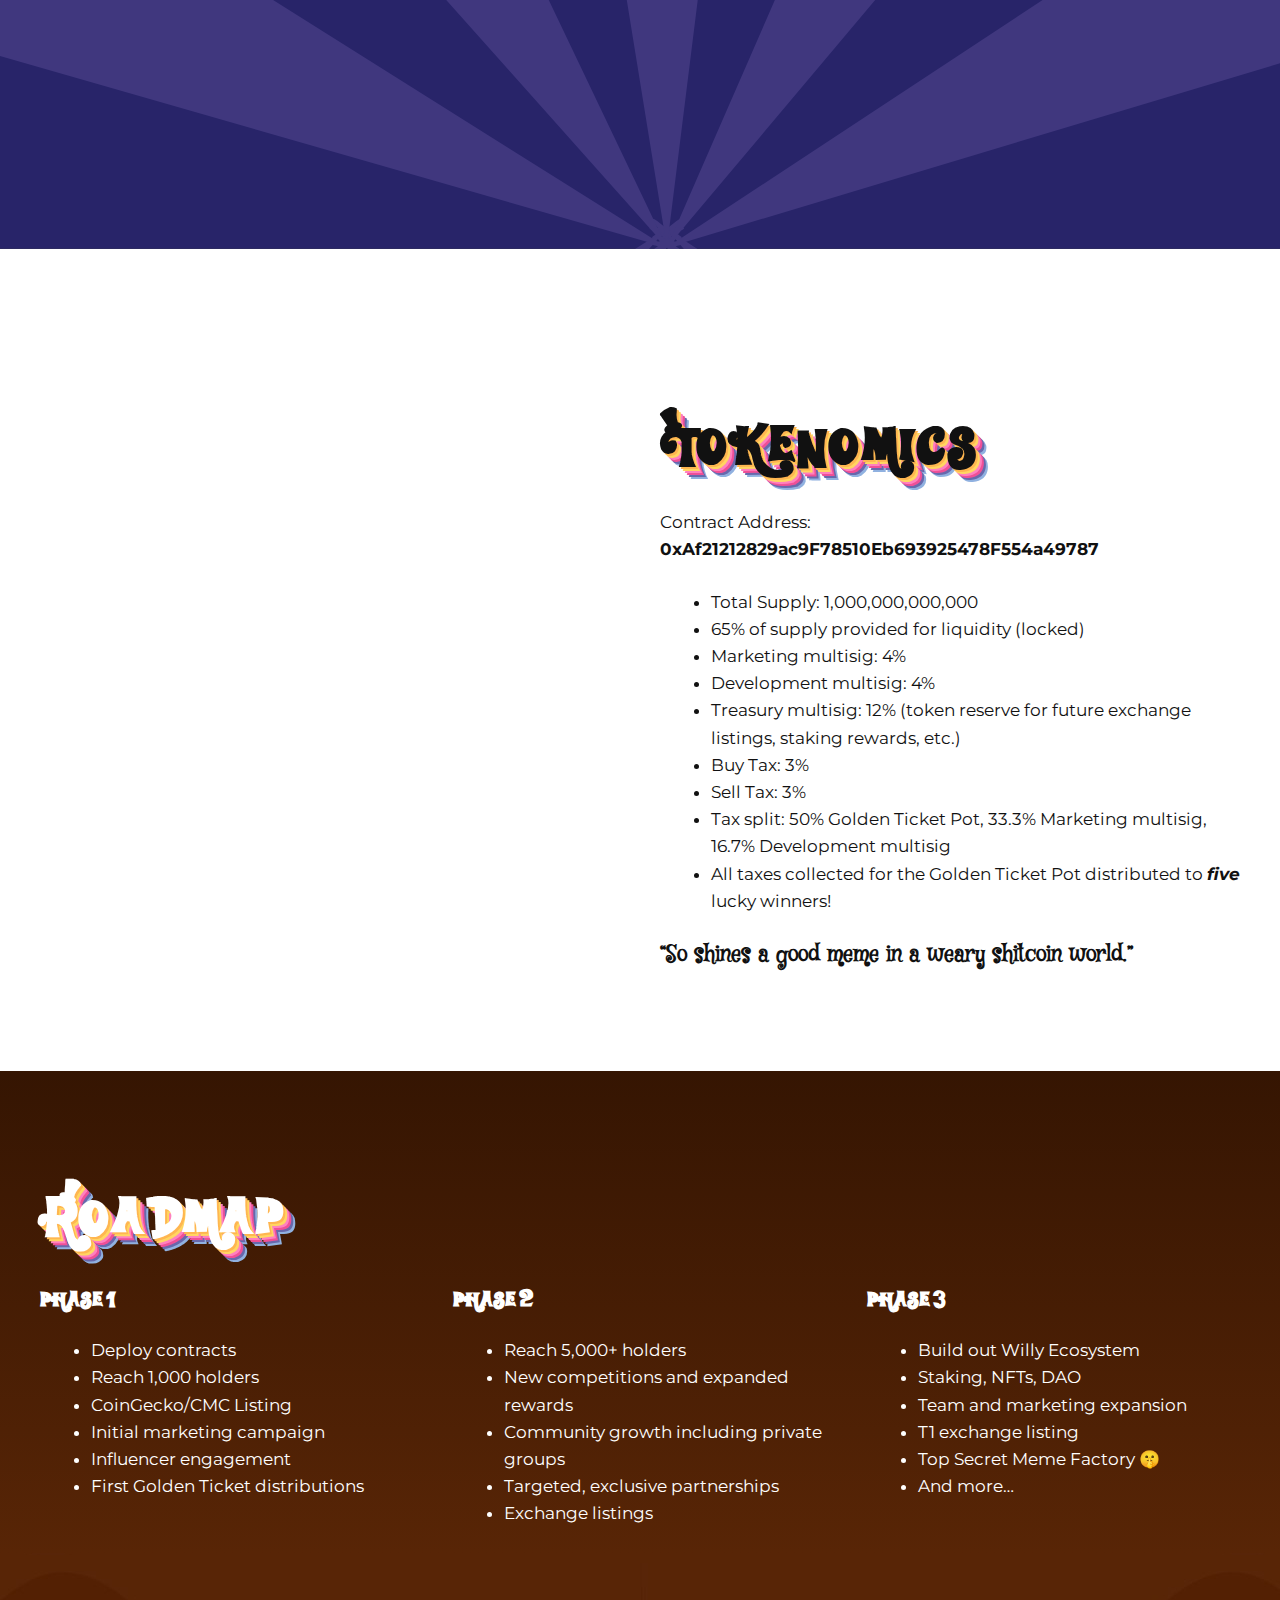
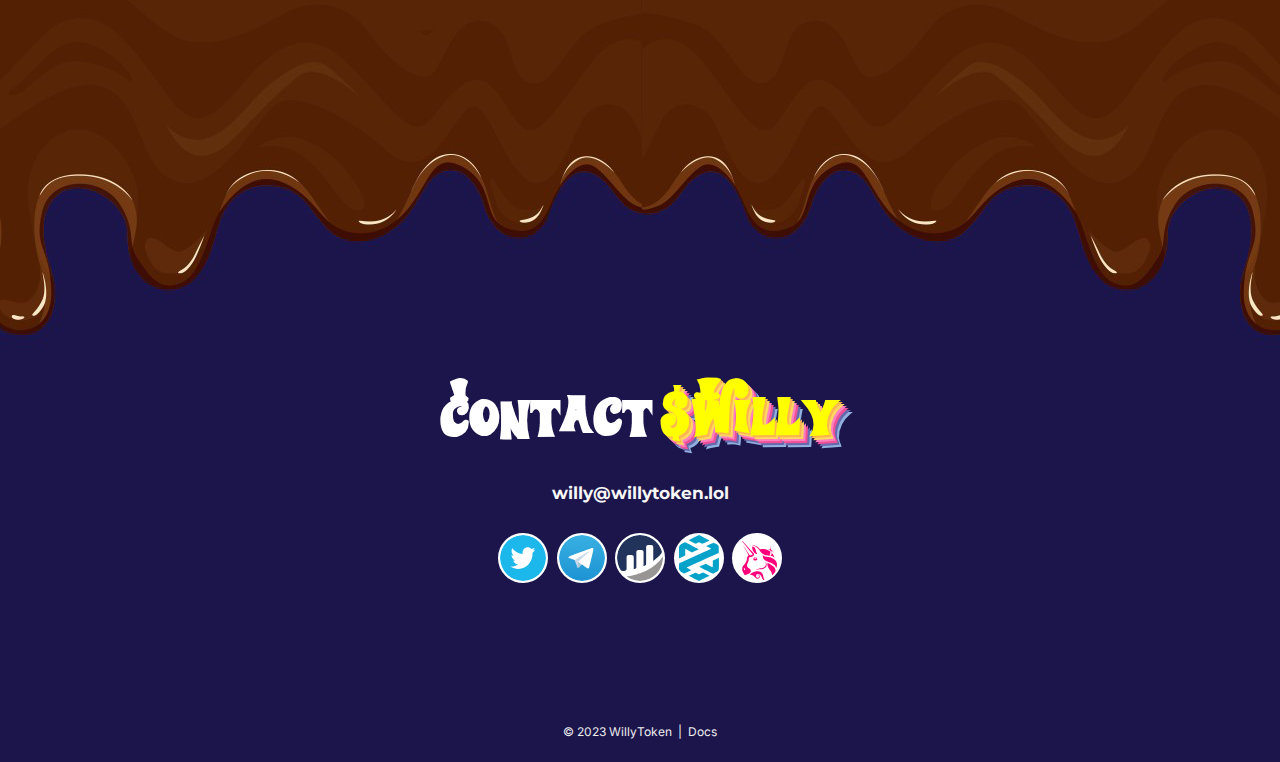
==== commit ba514ab3: "Merge branch 'main' of https://github.com/emt1194/willywonkatoken" ====
--- a/index.html
+++ b/index.html
@@ -439,13 +439,13 @@
 							<p>Contract Address: <b>0xAf21212829ac9F78510Eb693925478F554a49787</b></p>
                             <ul>
                               <li>Total Supply: 1,000,000,000,000</li>
-                              <li>Marketing Wallet - multisig: 4%</li>
-                              <li>Development Wallet - multisig: 4%</li>
+			      <li>65% of supply provided for liquidity (locked)</li>
+                              <li>Marketing multisig: 4%</li>
+                              <li>Development multisig: 4%</li>
+			      <li>Treasury multisig: 12% (token reserve for future exchange listings, staking rewards, etc.)</li>
                               <li>Buy Tax: 3%</li>
-                              <li>Sell Tax: 3%</li>
-                              <li>3% tax sent to Golden Ticket Pot</li>
-                              <li>2% tax sent to Marketing multisig, 1% tax sent to Development multisig&nbsp;</li>
-                              <li>Treasury multisig: 12% (token reserve for exchange listings, staking rewards, etc.)</li>
+			      <li>Sell Tax: 3%</li>
+                              <li>Tax split: 50% Golden Ticket Pot, 33.3% Marketing multisig, 16.7% Development multisig&nbsp;</li>
                               <li>All taxes collected for the Golden Ticket Pot distributed to <strong><em>five </em></strong>lucky winners!</li>
                             </ul>
                             <h2 class="gb-headline gb-headline-05f69b85 gb-headline-text">&#8220;So shines a good meme in a weary shitcoin world.&#8221;</h2>
